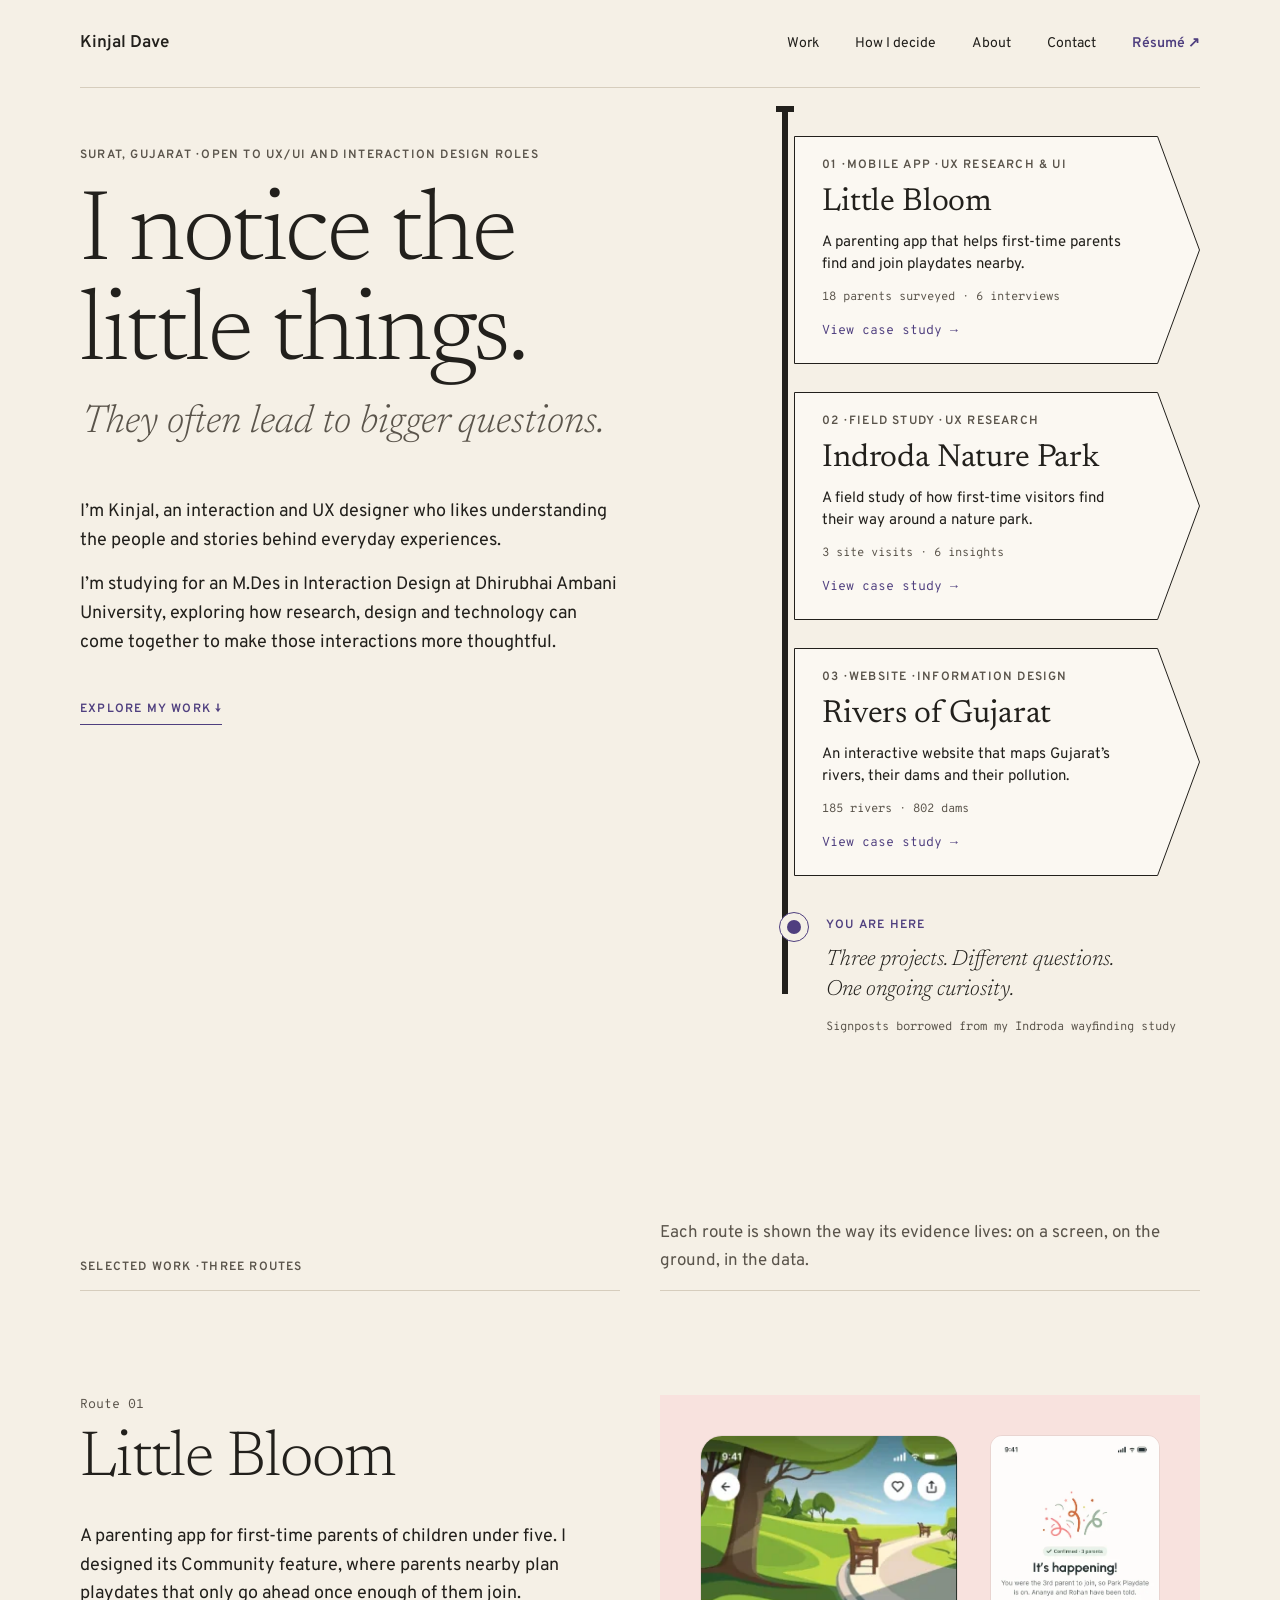
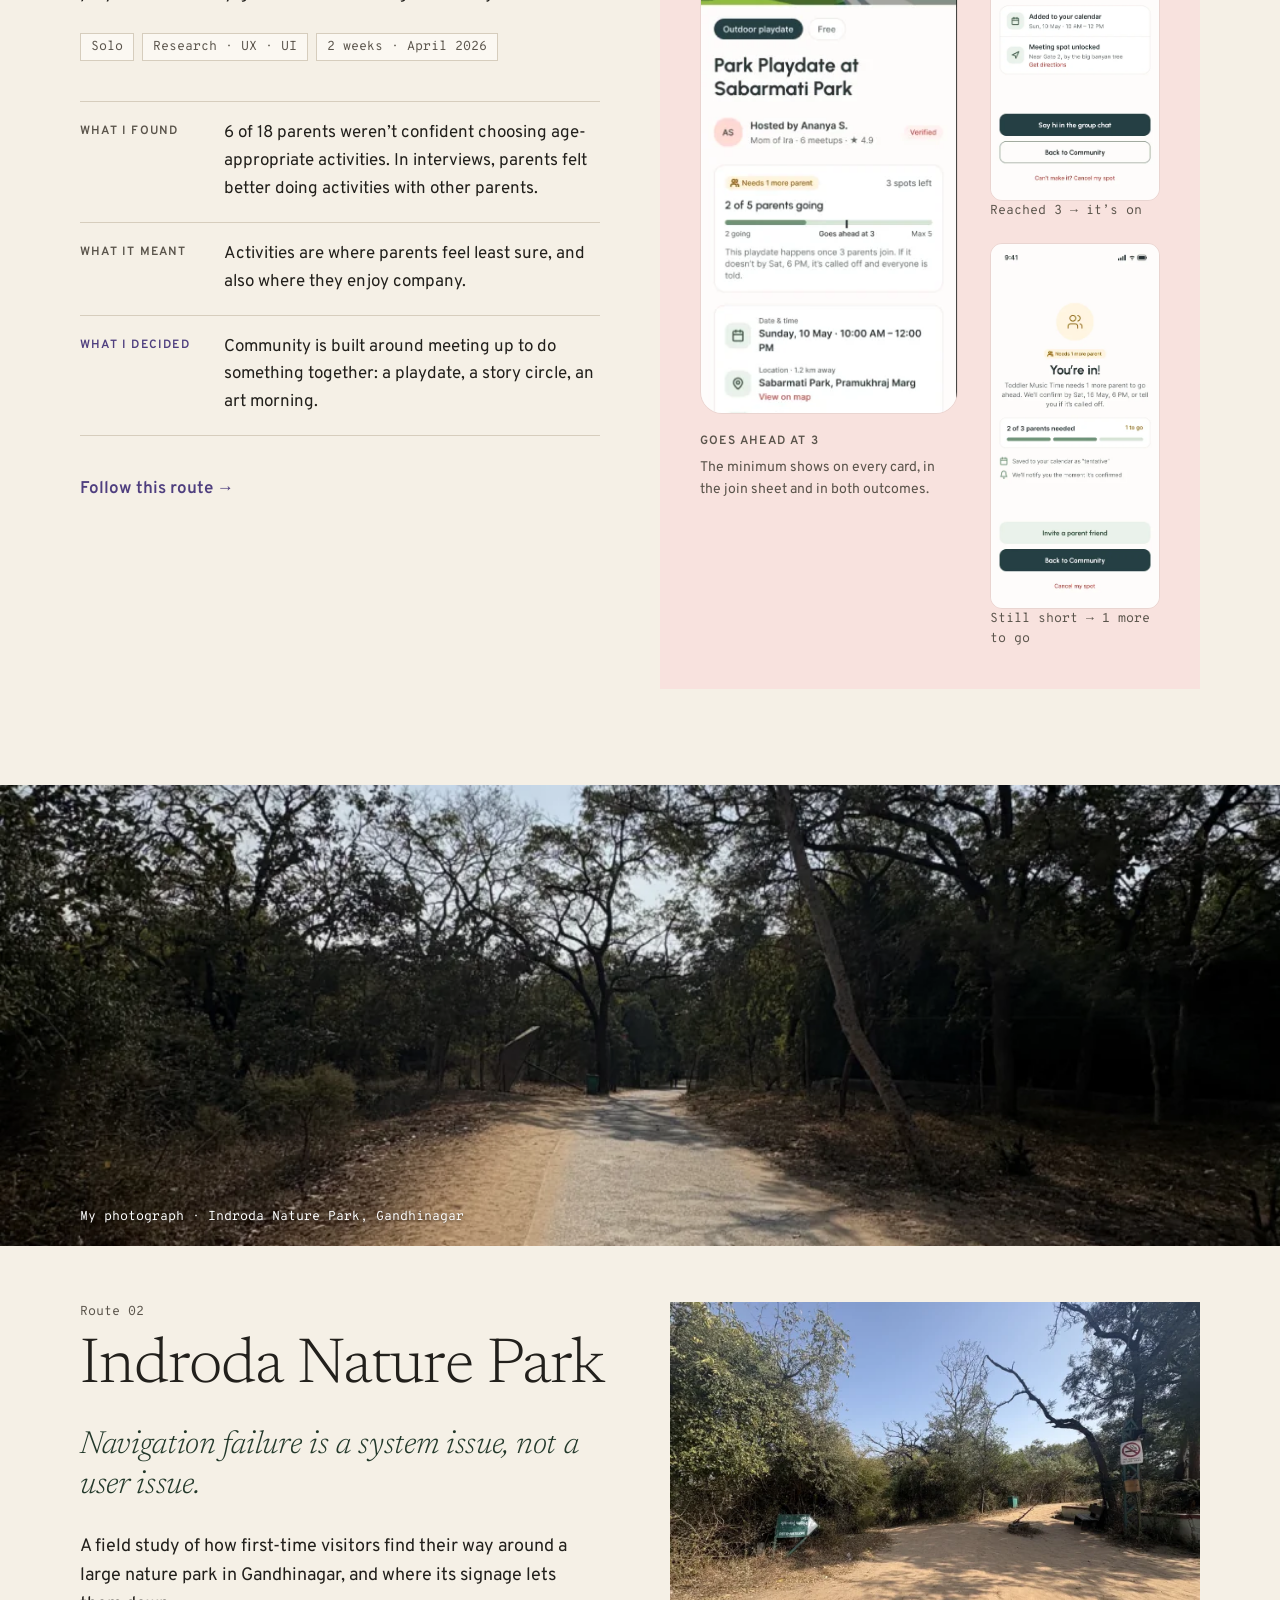
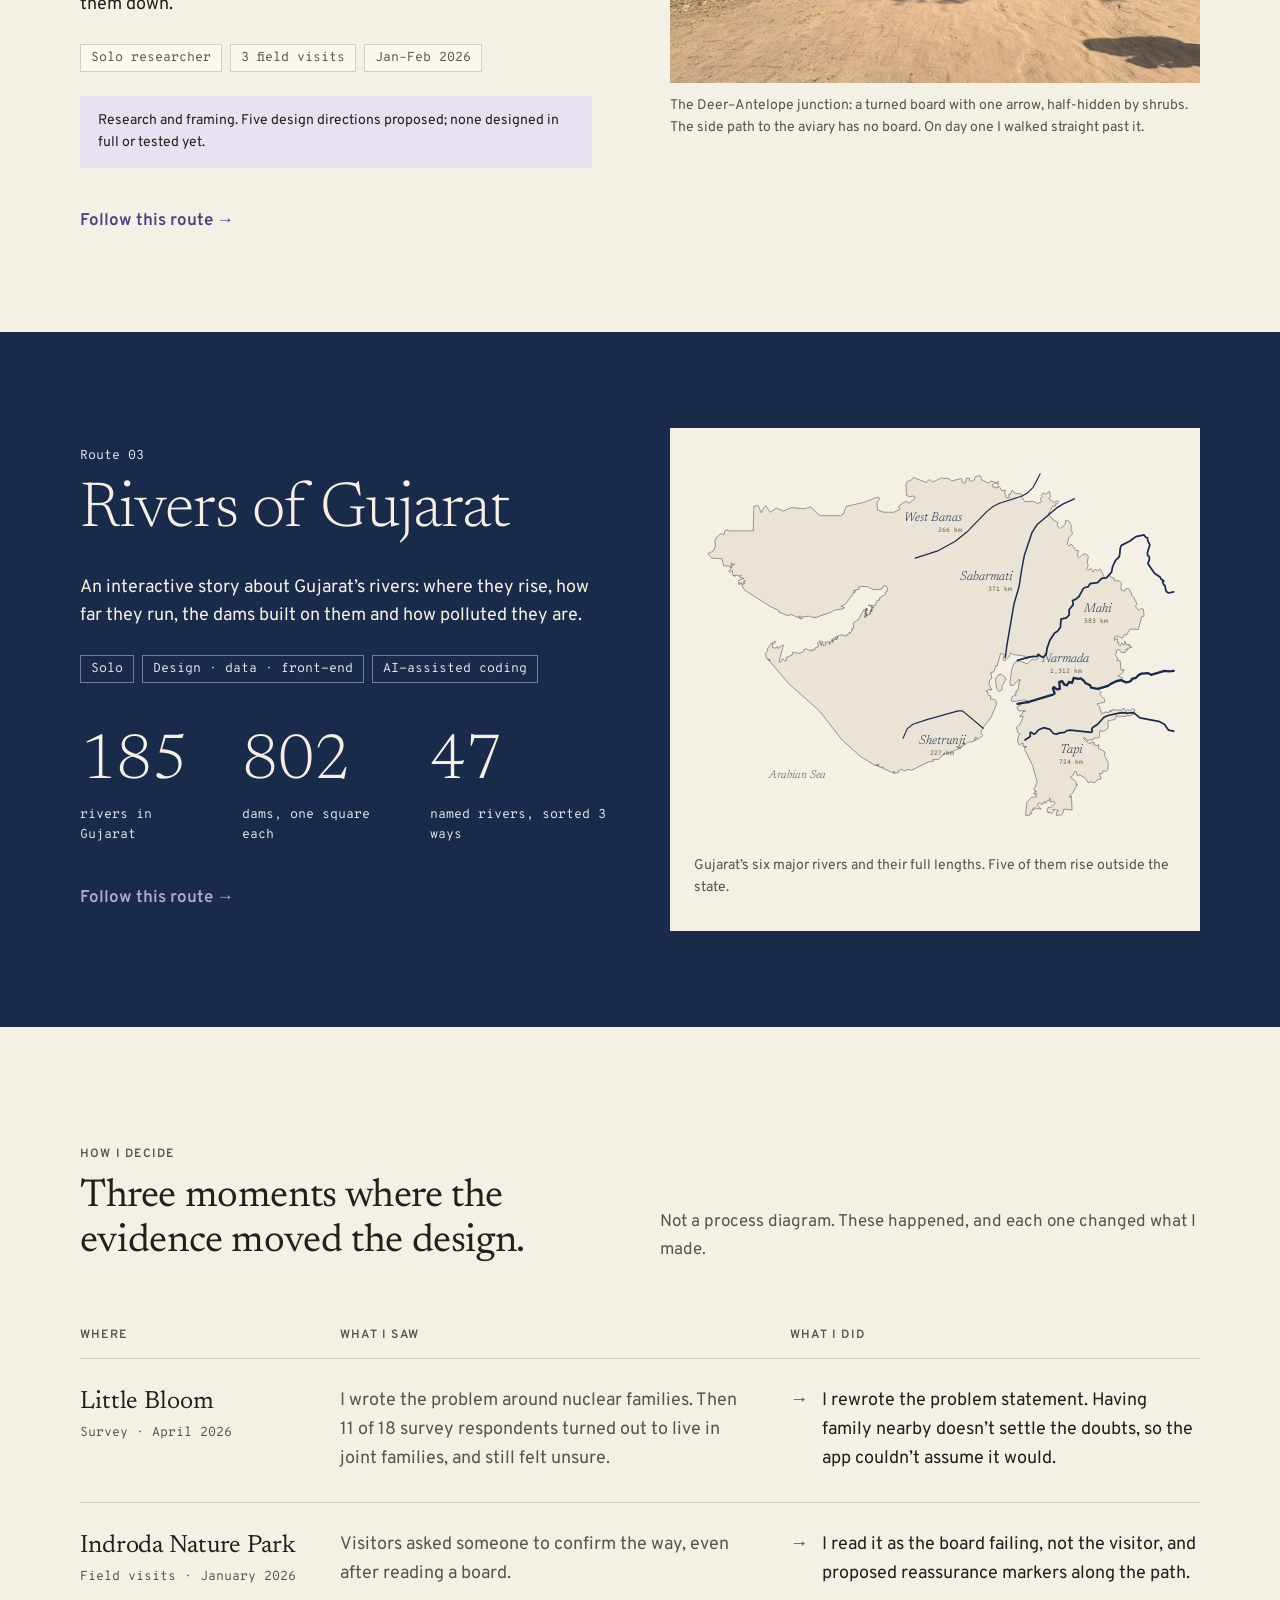
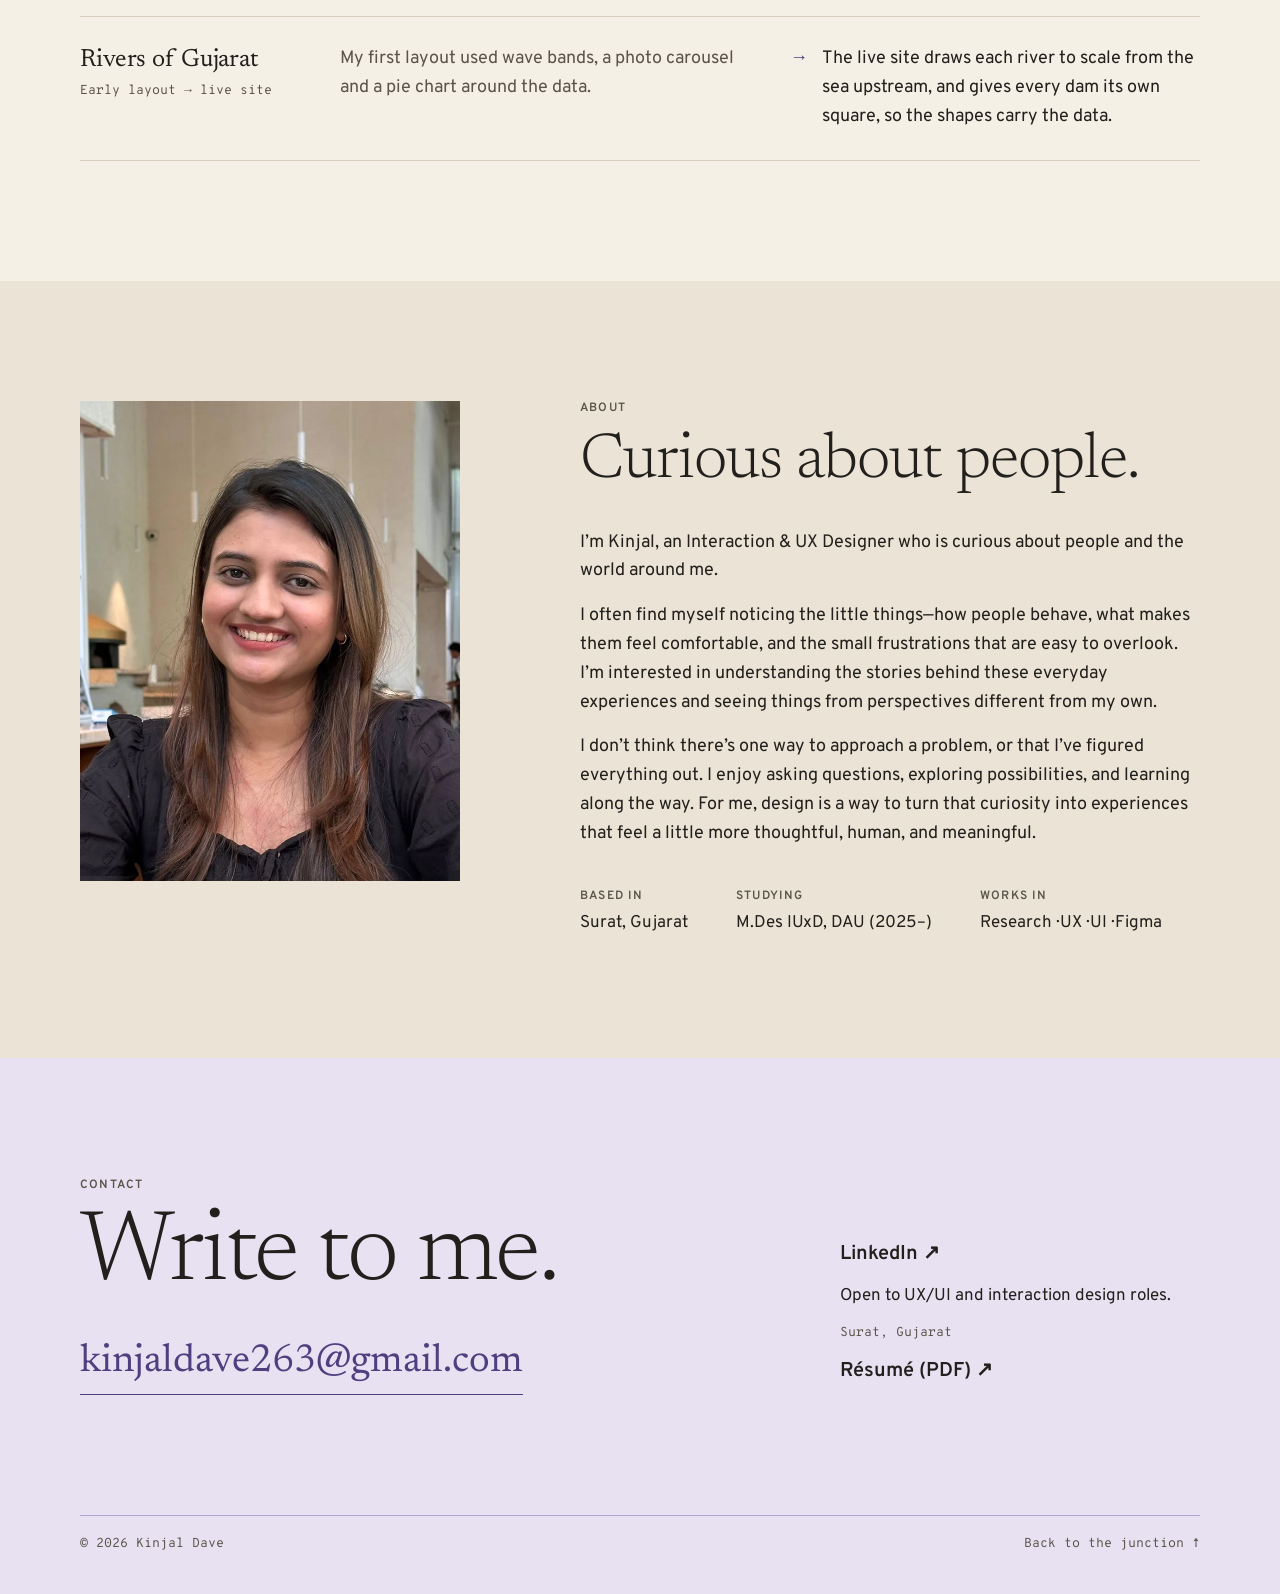
==== index.html @ 8dba32a5 "Add files via upload" ====
<!doctype html>
<html lang="en">
<head>
<meta charset="utf-8">
<meta name="viewport" content="width=device-width, initial-scale=1">
<title>Kinjal Dave · Interaction and UX designer</title>
<meta name="description" content="Kinjal Dave, interaction and UX designer studying for an M.Des at Dhirubhai Ambani University. Three projects: a parenting app, a wayfinding study in a nature park, and an interactive website about Gujarat’s rivers.">
<meta property="og:title" content="Kinjal Dave · Interaction and UX designer">
<meta property="og:description" content="I notice the little things. They often lead to bigger questions.">
<meta name="theme-color" content="#F5F0E6">
<link rel="icon" href="data:image/svg+xml,%3Csvg xmlns='http://www.w3.org/2000/svg' viewBox='0 0 32 32'%3E%3Crect x='13' y='2' width='4' height='28' fill='%2322201C'/%3E%3Cpath d='M17 7h9l4 4-4 4h-9z' fill='%23B3A6D6'/%3E%3C/svg%3E">
<link rel="preload" href="fonts/newsreader-latin-300-normal.woff2" as="font" type="font/woff2" crossorigin>
<link rel="preload" href="fonts/overpass-latin-400-normal.woff2" as="font" type="font/woff2" crossorigin>
<link rel="stylesheet" href="css/site.css">
</head>
<body id="top">
<a class="skip" href="#content">Skip to content</a>
<header class="nav">
  <div class="wrap">
    <a class="name" href="#top">Kinjal Dave</a>
    <button class="menu-btn" type="button" aria-expanded="false" aria-controls="menu">Menu</button>
    <ul id="menu">
      <li><a href="#work">Work</a></li>
      <li><a href="#decide">How I decide</a></li>
      <li><a href="#about">About</a></li>
      <li><a href="#contact">Contact</a></li>
      <li><a class="resume" href="Kinjal-Dave-Resume.pdf" target="_blank" rel="noopener">Résumé ↗</a></li>
    </ul>
  </div>
</header>

<main id="content">
<section class="hero" aria-labelledby="hero-h">
  <div class="wrap">
    <div class="intro">
      <p class="label soft">Surat, Gujarat · Open to UX/UI and interaction design roles</p>
      <h1 id="hero-h" class="t-xl">I notice the<br>little things.</h1>
      <p class="second">They often lead to bigger questions.</p>
      <div class="lede b-l">
        <p>I’m Kinjal, an interaction and UX designer who likes understanding the people and stories behind everyday experiences.</p>
        <p>I’m studying for an M.Des in Interaction Design at Dhirubhai Ambani University, exploring how research, design and technology can come together to make those interactions more thoughtful.</p>
      </div>
      <a class="cta label" href="#work">Explore my work ↓</a>
    </div>

    <nav class="junction" aria-label="Projects">
      <span class="post" aria-hidden="true"></span>
      <span class="lit" aria-hidden="true"></span>
      <ul class="signs">
        <li>
          <a class="sign" data-route="bloom" href="work/little-bloom.html">
            <svg class="shape" viewBox="0 0 402 228" preserveAspectRatio="none" aria-hidden="true"><polygon points="0.5,0.5 360,0.5 401.5,114 360,227.5 0.5,227.5"/></svg>
            <span class="label meta">01 · Mobile app · UX research &amp; UI</span>
            <span class="title">Little Bloom</span>
            <span class="desc">A parenting app that helps first-time parents find and join playdates nearby.</span>
            <span class="facts">18 parents surveyed · 6 interviews</span>
            <span class="go">View case study →</span>
          </a>
          <div class="tap-preview" id="tap-bloom"><div><p>“Goes ahead at 3”: one rule, followed through every screen.</p><p class="mono">Tap again →</p></div><img src="img/lb-c02-details.webp" alt="" width="262" height="1024" loading="lazy"></div>
        </li>
        <li>
          <a class="sign" data-route="indroda" href="work/indroda-nature-park.html">
            <svg class="shape" viewBox="0 0 402 228" preserveAspectRatio="none" aria-hidden="true"><polygon points="0.5,0.5 360,0.5 401.5,114 360,227.5 0.5,227.5"/></svg>
            <span class="label meta">02 · Field study · UX research</span>
            <span class="title">Indroda Nature Park</span>
            <span class="desc">A field study of how first-time visitors find their way around a nature park.</span>
            <span class="facts">3 site visits · 6 insights</span>
            <span class="go">View case study →</span>
          </a>
          <div class="tap-preview" id="tap-indroda"><div><p>One turned board, one arrow, and a side path to the aviary with no board at all.</p><p class="mono">Tap again →</p></div><img src="img/in-junction-deer.webp" alt="" width="640" height="460" loading="lazy"></div>
        </li>
        <li>
          <a class="sign" data-route="rivers" href="work/rivers-of-gujarat.html">
            <svg class="shape" viewBox="0 0 402 228" preserveAspectRatio="none" aria-hidden="true"><polygon points="0.5,0.5 360,0.5 401.5,114 360,227.5 0.5,227.5"/></svg>
            <span class="label meta">03 · Website · Information design</span>
            <span class="title">Rivers of Gujarat</span>
            <span class="desc">An interactive website that maps Gujarat’s rivers, their dams and their pollution.</span>
            <span class="facts">185 rivers · 802 dams</span>
            <span class="go">View case study →</span>
          </a>
          <div class="tap-preview" id="tap-rivers"><div><p>Gujarat’s six major rivers and their full lengths.</p><p class="mono">Tap again →</p></div><svg class="rivers-map mini" viewBox="0 0 830 640" aria-hidden="true"><path class="land" d="M404 520 L375 534 L366 533 L364 536 L357 533 L352 535 L352 538 L347 539 L344 536 L343 538 L346 540 L325 531 L326 528 L322 530 L313 525 L318 527 L318 524 L312 526 L286 510 L254 481 L216 432 L164 386 L127 343 L131 346 L131 344 L125 342 L123 333 L127 329 L126 326 L132 317 L139 312 L141 313 L137 317 L135 316 L135 323 L140 324 L144 321 L145 325 L151 319 L154 319 L147 345 L147 348 L149 348 L153 342 L156 346 L159 345 L159 340 L169 336 L170 331 L181 333 L189 330 L190 326 L194 325 L197 328 L199 326 L201 329 L204 329 L204 326 L208 327 L209 323 L214 322 L213 315 L217 311 L217 317 L220 320 L219 314 L221 312 L223 320 L228 318 L225 314 L228 313 L233 314 L234 318 L233 313 L240 314 L236 310 L241 311 L237 310 L241 307 L241 309 L246 309 L242 306 L247 304 L247 308 L246 304 L253 301 L263 303 L264 300 L268 299 L267 297 L270 297 L273 292 L271 291 L275 289 L274 281 L283 275 L293 257 L296 258 L297 255 L296 260 L298 256 L294 262 L298 256 L299 258 L294 265 L297 262 L298 264 L295 265 L299 266 L295 266 L297 267 L293 269 L296 269 L294 272 L297 267 L298 269 L303 263 L303 266 L304 260 L306 261 L304 260 L305 257 L306 261 L305 257 L307 259 L306 254 L307 256 L306 254 L310 254 L300 250 L312 251 L315 242 L320 241 L319 238 L330 231 L329 228 L333 226 L333 221 L332 218 L327 216 L324 222 L317 223 L308 223 L299 218 L285 218 L283 219 L285 222 L275 225 L278 225 L277 228 L274 227 L275 229 L261 248 L253 252 L259 254 L258 256 L240 259 L237 262 L207 272 L207 270 L202 271 L199 269 L188 270 L187 272 L185 269 L180 269 L186 274 L167 266 L162 268 L146 262 L146 259 L131 252 L87 224 L82 215 L87 213 L86 209 L88 207 L84 213 L78 212 L80 214 L77 214 L77 207 L86 204 L79 202 L81 198 L78 200 L72 198 L70 201 L70 199 L67 199 L66 190 L62 194 L60 192 L65 185 L62 185 L70 179 L67 180 L64 177 L65 181 L62 183 L51 182 L48 170 L30 169 L24 161 L33 157 L37 148 L36 139 L38 134 L46 127 L52 128 L53 122 L58 120 L59 122 L102 122 L103 80 L110 78 L116 91 L120 82 L124 79 L131 90 L142 83 L154 88 L168 82 L189 84 L201 81 L217 96 L252 96 L257 93 L262 80 L292 73 L316 64 L320 66 L315 73 L316 86 L327 90 L344 90 L355 85 L352 80 L360 74 L365 71 L369 74 L372 73 L381 66 L379 62 L371 63 L366 61 L365 42 L367 37 L375 34 L378 30 L400 39 L403 35 L407 34 L411 38 L426 31 L438 32 L444 36 L460 32 L462 34 L461 38 L467 40 L469 31 L475 32 L474 35 L477 37 L483 34 L484 29 L491 27 L494 28 L495 34 L507 40 L511 36 L520 39 L524 37 L524 42 L519 40 L513 43 L515 47 L518 46 L519 48 L523 48 L523 45 L526 46 L530 53 L536 52 L535 57 L538 65 L543 65 L542 59 L544 60 L548 52 L552 57 L565 59 L565 65 L570 72 L584 71 L592 75 L599 71 L596 67 L600 63 L598 61 L601 57 L606 59 L612 54 L614 63 L611 67 L620 73 L625 70 L628 72 L625 76 L623 75 L622 80 L618 79 L610 93 L617 102 L627 108 L625 113 L631 118 L639 111 L640 104 L645 105 L650 113 L649 119 L652 127 L645 134 L643 145 L646 148 L649 145 L651 146 L658 156 L662 156 L660 165 L664 168 L670 162 L675 162 L679 166 L677 178 L679 181 L676 188 L678 190 L684 187 L687 193 L691 188 L695 191 L700 188 L707 203 L712 202 L715 197 L718 202 L723 203 L724 208 L732 208 L736 212 L735 223 L741 226 L744 221 L749 222 L754 231 L753 233 L757 236 L763 248 L760 252 L766 259 L769 256 L774 257 L775 269 L771 270 L765 292 L751 291 L745 301 L741 301 L738 307 L729 303 L724 305 L724 311 L726 308 L730 308 L729 314 L732 314 L731 317 L734 320 L737 315 L739 318 L742 317 L742 312 L744 318 L749 318 L749 320 L750 318 L754 323 L750 322 L749 325 L746 325 L746 328 L744 326 L742 332 L735 331 L732 326 L728 328 L726 336 L730 342 L728 345 L734 346 L735 361 L741 362 L739 362 L739 366 L731 371 L731 373 L738 375 L737 380 L726 382 L710 391 L696 395 L701 400 L699 404 L707 412 L707 417 L694 420 L698 424 L702 437 L709 434 L714 435 L715 432 L718 434 L717 431 L720 432 L720 430 L736 431 L738 428 L741 428 L743 433 L747 430 L751 432 L755 428 L759 430 L758 437 L750 441 L745 439 L744 442 L735 441 L732 443 L727 440 L725 447 L713 449 L713 462 L706 467 L699 466 L698 478 L689 479 L687 483 L685 481 L677 483 L673 478 L670 479 L679 487 L683 488 L685 485 L688 488 L690 486 L688 490 L694 492 L697 490 L696 496 L708 503 L707 509 L713 521 L713 533 L710 536 L705 535 L703 540 L698 540 L701 549 L694 551 L690 556 L684 554 L679 556 L673 547 L663 542 L660 544 L658 536 L655 537 L653 543 L648 546 L658 554 L658 559 L660 559 L651 575 L647 578 L647 581 L650 579 L651 603 L637 601 L635 609 L631 612 L629 610 L627 613 L624 612 L624 607 L628 604 L622 602 L618 602 L619 605 L616 609 L611 606 L610 608 L608 603 L610 598 L614 599 L622 591 L620 588 L614 589 L613 582 L611 587 L607 587 L606 591 L603 588 L603 591 L600 591 L599 594 L595 590 L592 592 L592 595 L598 601 L585 599 L586 602 L583 601 L583 604 L580 605 L581 610 L579 608 L578 612 L571 612 L573 590 L581 581 L590 580 L588 577 L591 575 L585 575 L587 571 L590 571 L585 568 L591 555 L583 526 L570 500 L569 494 L573 494 L566 493 L567 488 L563 488 L561 491 L557 486 L559 474 L562 472 L558 470 L555 460 L561 456 L567 441 L561 442 L567 433 L571 432 L559 432 L556 426 L567 418 L577 419 L579 417 L570 413 L549 416 L546 414 L548 407 L555 405 L552 402 L556 400 L554 398 L558 397 L560 380 L563 379 L559 378 L550 388 L545 388 L544 381 L548 357 L553 348 L561 346 L574 351 L580 345 L584 343 L587 345 L592 342 L594 336 L596 336 L594 333 L591 335 L592 339 L583 337 L573 343 L571 338 L550 335 L545 332 L543 338 L535 346 L532 344 L534 335 L528 333 L522 355 L520 354 L516 365 L511 366 L513 376 L509 379 L508 387 L513 396 L507 395 L503 398 L505 398 L507 405 L511 406 L511 412 L517 412 L520 415 L521 421 L512 442 L497 462 L494 469 L497 475 L485 483 L483 483 L487 478 L485 477 L481 485 L471 486 L466 491 L467 488 L463 488 L465 491 L459 494 L461 495 L458 496 L455 493 L454 496 L459 496 L429 508 L432 504 L421 516 L411 516 L412 519 L404 520 Z M525 399 L521 393 L519 377 L524 370 L529 369 L535 373 L537 378 L531 388 L530 396 L525 399 Z"/><path class="river" stroke-width="4" d="M826 363 L818 364 L810 363 L787 370 L782 367 L771 368 L766 370 L761 375 L754 377 L753 380 L749 382 L744 383 L735 379 L727 381 L717 386 L713 389 L695 394 L684 392 L682 388 L674 384 L671 380 L666 376 L662 377 L654 375 L651 384 L646 382 L642 388 L638 387 L634 381 L629 382 L630 394 L625 395 L620 391 L618 393 L621 402 L618 404 L578 416 L557 420"/><path class="river" stroke-width="3" d="M826 467 L817 465 L810 455 L800 450 L768 444 L757 435 L746 436 L736 435 L713 440 L706 443 L695 455 L686 461 L685 464 L686 467 L684 469 L648 465 L642 466 L638 469 L630 470 L624 472 L619 471 L613 464 L602 461 L593 465 L588 471 L585 472 L581 469 L579 469 L579 476 L570 482"/><path class="river" stroke-width="3" d="M826 227 L817 229 L814 227 L812 223 L811 216 L809 215 L807 210 L809 208 L804 205 L803 202 L793 195 L782 179 L782 177 L784 172 L784 167 L781 164 L781 159 L785 146 L781 138 L781 134 L778 133 L775 129 L761 132 L750 140 L736 147 L734 152 L733 163 L732 167 L726 173 L721 183 L719 193 L712 201 L710 203 L702 204 L695 211 L682 213 L679 218 L672 220 L670 222 L663 235 L657 240 L652 242 L653 249 L646 258 L646 267 L641 272 L632 274 L631 288 L626 295 L621 298 L613 310 L608 324 L607 332 L605 336 L601 340 L592 335 L591 338 L578 339 L557 345"/><path class="river" stroke-width="2.5" d="M655 67 L635 76 L624 83 L591 111 L582 125 L569 164 L564 190 L560 217 L551 248 L539 318 L536 340"/><path class="river" stroke-width="2" d="M596 24 L584 47 L574 57 L565 62 L525 75 L515 80 L505 88 L471 123 L450 140 L421 156 L381 169"/><path class="river" stroke-width="2" d="M360 479 L367 463 L377 455 L401 447 L455 432 L461 432 L466 435 L498 462"/><text class="rn" x="640" y="347" text-anchor="middle">Narmada</text><text class="rk" x="640" y="366" text-anchor="middle">1,312 km</text><text class="rn" x="650" y="505" text-anchor="middle">Tapi</text><text class="rk" x="650" y="524" text-anchor="middle">724 km</text><text class="rn" x="672" y="261" text-anchor="start">Mahi</text><text class="rk" x="672" y="280" text-anchor="start">583 km</text><text class="rn" x="547" y="207" text-anchor="end">Sabarmati</text><text class="rk" x="547" y="226" text-anchor="end">371 km</text><text class="rn" x="462" y="105" text-anchor="end">West Banas</text><text class="rk" x="462" y="124" text-anchor="end">266 km</text><text class="rn" x="427" y="489" text-anchor="middle">Shetrunji</text><text class="rk" x="427" y="508" text-anchor="middle">227 km</text><text class="sea" x="130" y="548">Arabian Sea</text></svg></div>
        </li>
      </ul>
      <div class="here">
        <span class="dot" aria-hidden="true"></span>
        <p class="label">You are here</p>
        <p class="line">Three projects. Different questions.<br>One ongoing curiosity.</p>
        <p class="src mono">Signposts borrowed from my Indroda wayfinding study</p>
      </div>
    </nav>

    <div class="preview" aria-hidden="true"></div>
    <span class="route-line" aria-hidden="true"></span>
  </div>
  <template id="pv-bloom"><div class="pv-media"><img src="img/lb-c02-details.webp" alt=""></div><div class="pv-text"><p class="label lav">Inside this case study</p><p class="pv-line">“Goes ahead at 3”: one rule, followed through every screen.</p><p class="mono lav">Enter to follow →</p></div></template>
  <template id="pv-indroda"><div class="pv-media"><img src="img/in-junction-deer.webp" alt="" style="object-position:center"></div><div class="pv-text"><p class="label lav">Inside this case study</p><p class="pv-line">One turned board, one arrow, and a side path to the aviary with no board at all.</p><p class="mono lav">Enter to follow →</p></div></template>
  <template id="pv-rivers"><div class="pv-media" style="background:var(--paper)"><svg class="rivers-map mini" viewBox="0 0 830 640" aria-hidden="true"><path class="land" d="M404 520 L375 534 L366 533 L364 536 L357 533 L352 535 L352 538 L347 539 L344 536 L343 538 L346 540 L325 531 L326 528 L322 530 L313 525 L318 527 L318 524 L312 526 L286 510 L254 481 L216 432 L164 386 L127 343 L131 346 L131 344 L125 342 L123 333 L127 329 L126 326 L132 317 L139 312 L141 313 L137 317 L135 316 L135 323 L140 324 L144 321 L145 325 L151 319 L154 319 L147 345 L147 348 L149 348 L153 342 L156 346 L159 345 L159 340 L169 336 L170 331 L181 333 L189 330 L190 326 L194 325 L197 328 L199 326 L201 329 L204 329 L204 326 L208 327 L209 323 L214 322 L213 315 L217 311 L217 317 L220 320 L219 314 L221 312 L223 320 L228 318 L225 314 L228 313 L233 314 L234 318 L233 313 L240 314 L236 310 L241 311 L237 310 L241 307 L241 309 L246 309 L242 306 L247 304 L247 308 L246 304 L253 301 L263 303 L264 300 L268 299 L267 297 L270 297 L273 292 L271 291 L275 289 L274 281 L283 275 L293 257 L296 258 L297 255 L296 260 L298 256 L294 262 L298 256 L299 258 L294 265 L297 262 L298 264 L295 265 L299 266 L295 266 L297 267 L293 269 L296 269 L294 272 L297 267 L298 269 L303 263 L303 266 L304 260 L306 261 L304 260 L305 257 L306 261 L305 257 L307 259 L306 254 L307 256 L306 254 L310 254 L300 250 L312 251 L315 242 L320 241 L319 238 L330 231 L329 228 L333 226 L333 221 L332 218 L327 216 L324 222 L317 223 L308 223 L299 218 L285 218 L283 219 L285 222 L275 225 L278 225 L277 228 L274 227 L275 229 L261 248 L253 252 L259 254 L258 256 L240 259 L237 262 L207 272 L207 270 L202 271 L199 269 L188 270 L187 272 L185 269 L180 269 L186 274 L167 266 L162 268 L146 262 L146 259 L131 252 L87 224 L82 215 L87 213 L86 209 L88 207 L84 213 L78 212 L80 214 L77 214 L77 207 L86 204 L79 202 L81 198 L78 200 L72 198 L70 201 L70 199 L67 199 L66 190 L62 194 L60 192 L65 185 L62 185 L70 179 L67 180 L64 177 L65 181 L62 183 L51 182 L48 170 L30 169 L24 161 L33 157 L37 148 L36 139 L38 134 L46 127 L52 128 L53 122 L58 120 L59 122 L102 122 L103 80 L110 78 L116 91 L120 82 L124 79 L131 90 L142 83 L154 88 L168 82 L189 84 L201 81 L217 96 L252 96 L257 93 L262 80 L292 73 L316 64 L320 66 L315 73 L316 86 L327 90 L344 90 L355 85 L352 80 L360 74 L365 71 L369 74 L372 73 L381 66 L379 62 L371 63 L366 61 L365 42 L367 37 L375 34 L378 30 L400 39 L403 35 L407 34 L411 38 L426 31 L438 32 L444 36 L460 32 L462 34 L461 38 L467 40 L469 31 L475 32 L474 35 L477 37 L483 34 L484 29 L491 27 L494 28 L495 34 L507 40 L511 36 L520 39 L524 37 L524 42 L519 40 L513 43 L515 47 L518 46 L519 48 L523 48 L523 45 L526 46 L530 53 L536 52 L535 57 L538 65 L543 65 L542 59 L544 60 L548 52 L552 57 L565 59 L565 65 L570 72 L584 71 L592 75 L599 71 L596 67 L600 63 L598 61 L601 57 L606 59 L612 54 L614 63 L611 67 L620 73 L625 70 L628 72 L625 76 L623 75 L622 80 L618 79 L610 93 L617 102 L627 108 L625 113 L631 118 L639 111 L640 104 L645 105 L650 113 L649 119 L652 127 L645 134 L643 145 L646 148 L649 145 L651 146 L658 156 L662 156 L660 165 L664 168 L670 162 L675 162 L679 166 L677 178 L679 181 L676 188 L678 190 L684 187 L687 193 L691 188 L695 191 L700 188 L707 203 L712 202 L715 197 L718 202 L723 203 L724 208 L732 208 L736 212 L735 223 L741 226 L744 221 L749 222 L754 231 L753 233 L757 236 L763 248 L760 252 L766 259 L769 256 L774 257 L775 269 L771 270 L765 292 L751 291 L745 301 L741 301 L738 307 L729 303 L724 305 L724 311 L726 308 L730 308 L729 314 L732 314 L731 317 L734 320 L737 315 L739 318 L742 317 L742 312 L744 318 L749 318 L749 320 L750 318 L754 323 L750 322 L749 325 L746 325 L746 328 L744 326 L742 332 L735 331 L732 326 L728 328 L726 336 L730 342 L728 345 L734 346 L735 361 L741 362 L739 362 L739 366 L731 371 L731 373 L738 375 L737 380 L726 382 L710 391 L696 395 L701 400 L699 404 L707 412 L707 417 L694 420 L698 424 L702 437 L709 434 L714 435 L715 432 L718 434 L717 431 L720 432 L720 430 L736 431 L738 428 L741 428 L743 433 L747 430 L751 432 L755 428 L759 430 L758 437 L750 441 L745 439 L744 442 L735 441 L732 443 L727 440 L725 447 L713 449 L713 462 L706 467 L699 466 L698 478 L689 479 L687 483 L685 481 L677 483 L673 478 L670 479 L679 487 L683 488 L685 485 L688 488 L690 486 L688 490 L694 492 L697 490 L696 496 L708 503 L707 509 L713 521 L713 533 L710 536 L705 535 L703 540 L698 540 L701 549 L694 551 L690 556 L684 554 L679 556 L673 547 L663 542 L660 544 L658 536 L655 537 L653 543 L648 546 L658 554 L658 559 L660 559 L651 575 L647 578 L647 581 L650 579 L651 603 L637 601 L635 609 L631 612 L629 610 L627 613 L624 612 L624 607 L628 604 L622 602 L618 602 L619 605 L616 609 L611 606 L610 608 L608 603 L610 598 L614 599 L622 591 L620 588 L614 589 L613 582 L611 587 L607 587 L606 591 L603 588 L603 591 L600 591 L599 594 L595 590 L592 592 L592 595 L598 601 L585 599 L586 602 L583 601 L583 604 L580 605 L581 610 L579 608 L578 612 L571 612 L573 590 L581 581 L590 580 L588 577 L591 575 L585 575 L587 571 L590 571 L585 568 L591 555 L583 526 L570 500 L569 494 L573 494 L566 493 L567 488 L563 488 L561 491 L557 486 L559 474 L562 472 L558 470 L555 460 L561 456 L567 441 L561 442 L567 433 L571 432 L559 432 L556 426 L567 418 L577 419 L579 417 L570 413 L549 416 L546 414 L548 407 L555 405 L552 402 L556 400 L554 398 L558 397 L560 380 L563 379 L559 378 L550 388 L545 388 L544 381 L548 357 L553 348 L561 346 L574 351 L580 345 L584 343 L587 345 L592 342 L594 336 L596 336 L594 333 L591 335 L592 339 L583 337 L573 343 L571 338 L550 335 L545 332 L543 338 L535 346 L532 344 L534 335 L528 333 L522 355 L520 354 L516 365 L511 366 L513 376 L509 379 L508 387 L513 396 L507 395 L503 398 L505 398 L507 405 L511 406 L511 412 L517 412 L520 415 L521 421 L512 442 L497 462 L494 469 L497 475 L485 483 L483 483 L487 478 L485 477 L481 485 L471 486 L466 491 L467 488 L463 488 L465 491 L459 494 L461 495 L458 496 L455 493 L454 496 L459 496 L429 508 L432 504 L421 516 L411 516 L412 519 L404 520 Z M525 399 L521 393 L519 377 L524 370 L529 369 L535 373 L537 378 L531 388 L530 396 L525 399 Z"/><path class="river" stroke-width="4" d="M826 363 L818 364 L810 363 L787 370 L782 367 L771 368 L766 370 L761 375 L754 377 L753 380 L749 382 L744 383 L735 379 L727 381 L717 386 L713 389 L695 394 L684 392 L682 388 L674 384 L671 380 L666 376 L662 377 L654 375 L651 384 L646 382 L642 388 L638 387 L634 381 L629 382 L630 394 L625 395 L620 391 L618 393 L621 402 L618 404 L578 416 L557 420"/><path class="river" stroke-width="3" d="M826 467 L817 465 L810 455 L800 450 L768 444 L757 435 L746 436 L736 435 L713 440 L706 443 L695 455 L686 461 L685 464 L686 467 L684 469 L648 465 L642 466 L638 469 L630 470 L624 472 L619 471 L613 464 L602 461 L593 465 L588 471 L585 472 L581 469 L579 469 L579 476 L570 482"/><path class="river" stroke-width="3" d="M826 227 L817 229 L814 227 L812 223 L811 216 L809 215 L807 210 L809 208 L804 205 L803 202 L793 195 L782 179 L782 177 L784 172 L784 167 L781 164 L781 159 L785 146 L781 138 L781 134 L778 133 L775 129 L761 132 L750 140 L736 147 L734 152 L733 163 L732 167 L726 173 L721 183 L719 193 L712 201 L710 203 L702 204 L695 211 L682 213 L679 218 L672 220 L670 222 L663 235 L657 240 L652 242 L653 249 L646 258 L646 267 L641 272 L632 274 L631 288 L626 295 L621 298 L613 310 L608 324 L607 332 L605 336 L601 340 L592 335 L591 338 L578 339 L557 345"/><path class="river" stroke-width="2.5" d="M655 67 L635 76 L624 83 L591 111 L582 125 L569 164 L564 190 L560 217 L551 248 L539 318 L536 340"/><path class="river" stroke-width="2" d="M596 24 L584 47 L574 57 L565 62 L525 75 L515 80 L505 88 L471 123 L450 140 L421 156 L381 169"/><path class="river" stroke-width="2" d="M360 479 L367 463 L377 455 L401 447 L455 432 L461 432 L466 435 L498 462"/><text class="rn" x="640" y="347" text-anchor="middle">Narmada</text><text class="rk" x="640" y="366" text-anchor="middle">1,312 km</text><text class="rn" x="650" y="505" text-anchor="middle">Tapi</text><text class="rk" x="650" y="524" text-anchor="middle">724 km</text><text class="rn" x="672" y="261" text-anchor="start">Mahi</text><text class="rk" x="672" y="280" text-anchor="start">583 km</text><text class="rn" x="547" y="207" text-anchor="end">Sabarmati</text><text class="rk" x="547" y="226" text-anchor="end">371 km</text><text class="rn" x="462" y="105" text-anchor="end">West Banas</text><text class="rk" x="462" y="124" text-anchor="end">266 km</text><text class="rn" x="427" y="489" text-anchor="middle">Shetrunji</text><text class="rk" x="427" y="508" text-anchor="middle">227 km</text><text class="sea" x="130" y="548">Arabian Sea</text></svg></div><div class="pv-text"><p class="label lav">Inside this case study</p><p class="pv-line">Each river drawn to scale, from the sea upstream.</p><p class="mono lav">Enter to follow →</p></div></template>
</section>

<section class="work-head" id="work" aria-label="Selected work">
  <div class="wrap">
    <div><p class="label soft">Selected work · three routes</p></div>
    <div><p class="b-m soft">Each route is shown the way its evidence lives: on a screen, on the ground, in the data.</p></div>
  </div>
</section>

<section class="route" aria-labelledby="r1">
  <div class="wrap">
    <div class="reveal">
      <p class="mono num">Route 01</p>
      <h2 id="r1" class="t-l">Little Bloom</h2>
      <p class="intro b-l">A parenting app for first-time parents of children under five. I designed its Community feature, where parents nearby plan playdates that only go ahead once enough of them join.</p>
      <p class="tags"><span class="tag">Solo</span><span class="tag">Research · UX · UI</span><span class="tag">2 weeks · April 2026</span></p>
      <dl class="chain">
        <div><dt class="label">What I found</dt><dd class="b-m">6 of 18 parents weren’t confident choosing age-appropriate activities. In interviews, parents felt better doing activities with other parents.</dd></div>
        <div><dt class="label">What it meant</dt><dd class="b-m">Activities are where parents feel least sure, and also where they enjoy company.</dd></div>
        <div><dt class="label">What I decided</dt><dd class="b-m">Community is built around meeting up to do something together: a playdate, a story circle, an art morning.</dd></div>
      </dl>
      <a class="follow" href="work/little-bloom.html">Follow this route →</a>
    </div>
    <div class="art reveal">
      <div class="panel-bloom">
        <div class="main"><img src="img/lb-c02-details.webp" alt="Little Bloom meetup details screen: Park Playdate at Sabarmati Park, 2 of 5 parents going, goes ahead at 3." width="262" height="1024" loading="lazy">
          <div class="cap"><p class="label">Goes ahead at 3</p><p class="b-s">The minimum shows on every card, in the join sheet and in both outcomes.</p></div></div>
        <div class="side">
          <figure><img src="img/lb-c04-confirmed.webp" alt="Confirmed screen: the playdate is happening." width="393" height="852" loading="lazy"><figcaption class="mono soft">Reached 3 → it’s on</figcaption></figure>
          <figure><img src="img/lb-c04a-waiting.webp" alt="Waiting screen: you’re in, 1 more parent to go." width="393" height="852" loading="lazy"><figcaption class="mono soft">Still short → 1 more to go</figcaption></figure>
        </div>
      </div>
    </div>
  </div>
</section>

<section class="route route-indroda" aria-labelledby="r2">
  <figure class="field-photo"><img src="img/in-hero-path.webp" alt="A long, empty dirt path through dry forest at Indroda Nature Park." width="1024" height="441" loading="lazy"><figcaption>My photograph · Indroda Nature Park, Gandhinagar</figcaption></figure>
  <div class="wrap">
    <div class="reveal">
      <p class="mono num">Route 02</p>
      <h2 id="r2" class="t-l">Indroda Nature Park</h2>
      <p class="t-it it">Navigation failure is a system issue, not a user issue.</p>
      <p class="intro b-l">A field study of how first-time visitors find their way around a large nature park in Gandhinagar, and where its signage lets them down.</p>
      <p class="tags"><span class="tag">Solo researcher</span><span class="tag">3 field visits</span><span class="tag">Jan–Feb 2026</span></p>
      <p class="status b-s">Research and framing. Five design directions proposed; none designed in full or tested yet.</p>
      <a class="follow" href="work/indroda-nature-park.html">Follow this route →</a>
    </div>
    <figure class="art reveal"><img src="img/in-junction-deer.webp" alt="The Deer–Antelope junction: a sandy fork in the path with a small, turned signboard among shrubs." width="640" height="460" loading="lazy"><figcaption class="b-s soft">The Deer–Antelope junction: a turned board with one arrow, half-hidden by shrubs. The side path to the aviary has no board. On day one I walked straight past it.</figcaption></figure>
  </div>
</section>

<section class="route route-rivers" aria-labelledby="r3">
  <div class="wrap">
    <div class="reveal">
      <p class="mono num">Route 03</p>
      <h2 id="r3" class="t-l">Rivers of Gujarat</h2>
      <p class="intro b-l">An interactive story about Gujarat’s rivers: where they rise, how far they run, the dams built on them and how polluted they are.</p>
      <p class="tags"><span class="tag">Solo</span><span class="tag">Design · data · front-end</span><span class="tag">AI-assisted coding</span></p>
      <div class="stats">
        <div><p class="n">185</p><p class="mono">rivers in Gujarat</p></div>
        <div><p class="n">802</p><p class="mono">dams, one square each</p></div>
        <div><p class="n">47</p><p class="mono">named rivers, sorted 3 ways</p></div>
      </div>
      <a class="follow" href="work/rivers-of-gujarat.html">Follow this route →</a>
    </div>
    <figure class="map-card art reveal"><svg class="rivers-map" viewBox="0 0 830 640" role="img" aria-labelledby="mt-rivers-map"><title id="mt-rivers-map">Map of Gujarat with its six major rivers: Narmada 1,312 km, Tapi 724 km, Mahi 583 km, Sabarmati 371 km, West Banas 266 km, Shetrunji 227 km.</title><path class="land" d="M404 520 L375 534 L366 533 L364 536 L357 533 L352 535 L352 538 L347 539 L344 536 L343 538 L346 540 L325 531 L326 528 L322 530 L313 525 L318 527 L318 524 L312 526 L286 510 L254 481 L216 432 L164 386 L127 343 L131 346 L131 344 L125 342 L123 333 L127 329 L126 326 L132 317 L139 312 L141 313 L137 317 L135 316 L135 323 L140 324 L144 321 L145 325 L151 319 L154 319 L147 345 L147 348 L149 348 L153 342 L156 346 L159 345 L159 340 L169 336 L170 331 L181 333 L189 330 L190 326 L194 325 L197 328 L199 326 L201 329 L204 329 L204 326 L208 327 L209 323 L214 322 L213 315 L217 311 L217 317 L220 320 L219 314 L221 312 L223 320 L228 318 L225 314 L228 313 L233 314 L234 318 L233 313 L240 314 L236 310 L241 311 L237 310 L241 307 L241 309 L246 309 L242 306 L247 304 L247 308 L246 304 L253 301 L263 303 L264 300 L268 299 L267 297 L270 297 L273 292 L271 291 L275 289 L274 281 L283 275 L293 257 L296 258 L297 255 L296 260 L298 256 L294 262 L298 256 L299 258 L294 265 L297 262 L298 264 L295 265 L299 266 L295 266 L297 267 L293 269 L296 269 L294 272 L297 267 L298 269 L303 263 L303 266 L304 260 L306 261 L304 260 L305 257 L306 261 L305 257 L307 259 L306 254 L307 256 L306 254 L310 254 L300 250 L312 251 L315 242 L320 241 L319 238 L330 231 L329 228 L333 226 L333 221 L332 218 L327 216 L324 222 L317 223 L308 223 L299 218 L285 218 L283 219 L285 222 L275 225 L278 225 L277 228 L274 227 L275 229 L261 248 L253 252 L259 254 L258 256 L240 259 L237 262 L207 272 L207 270 L202 271 L199 269 L188 270 L187 272 L185 269 L180 269 L186 274 L167 266 L162 268 L146 262 L146 259 L131 252 L87 224 L82 215 L87 213 L86 209 L88 207 L84 213 L78 212 L80 214 L77 214 L77 207 L86 204 L79 202 L81 198 L78 200 L72 198 L70 201 L70 199 L67 199 L66 190 L62 194 L60 192 L65 185 L62 185 L70 179 L67 180 L64 177 L65 181 L62 183 L51 182 L48 170 L30 169 L24 161 L33 157 L37 148 L36 139 L38 134 L46 127 L52 128 L53 122 L58 120 L59 122 L102 122 L103 80 L110 78 L116 91 L120 82 L124 79 L131 90 L142 83 L154 88 L168 82 L189 84 L201 81 L217 96 L252 96 L257 93 L262 80 L292 73 L316 64 L320 66 L315 73 L316 86 L327 90 L344 90 L355 85 L352 80 L360 74 L365 71 L369 74 L372 73 L381 66 L379 62 L371 63 L366 61 L365 42 L367 37 L375 34 L378 30 L400 39 L403 35 L407 34 L411 38 L426 31 L438 32 L444 36 L460 32 L462 34 L461 38 L467 40 L469 31 L475 32 L474 35 L477 37 L483 34 L484 29 L491 27 L494 28 L495 34 L507 40 L511 36 L520 39 L524 37 L524 42 L519 40 L513 43 L515 47 L518 46 L519 48 L523 48 L523 45 L526 46 L530 53 L536 52 L535 57 L538 65 L543 65 L542 59 L544 60 L548 52 L552 57 L565 59 L565 65 L570 72 L584 71 L592 75 L599 71 L596 67 L600 63 L598 61 L601 57 L606 59 L612 54 L614 63 L611 67 L620 73 L625 70 L628 72 L625 76 L623 75 L622 80 L618 79 L610 93 L617 102 L627 108 L625 113 L631 118 L639 111 L640 104 L645 105 L650 113 L649 119 L652 127 L645 134 L643 145 L646 148 L649 145 L651 146 L658 156 L662 156 L660 165 L664 168 L670 162 L675 162 L679 166 L677 178 L679 181 L676 188 L678 190 L684 187 L687 193 L691 188 L695 191 L700 188 L707 203 L712 202 L715 197 L718 202 L723 203 L724 208 L732 208 L736 212 L735 223 L741 226 L744 221 L749 222 L754 231 L753 233 L757 236 L763 248 L760 252 L766 259 L769 256 L774 257 L775 269 L771 270 L765 292 L751 291 L745 301 L741 301 L738 307 L729 303 L724 305 L724 311 L726 308 L730 308 L729 314 L732 314 L731 317 L734 320 L737 315 L739 318 L742 317 L742 312 L744 318 L749 318 L749 320 L750 318 L754 323 L750 322 L749 325 L746 325 L746 328 L744 326 L742 332 L735 331 L732 326 L728 328 L726 336 L730 342 L728 345 L734 346 L735 361 L741 362 L739 362 L739 366 L731 371 L731 373 L738 375 L737 380 L726 382 L710 391 L696 395 L701 400 L699 404 L707 412 L707 417 L694 420 L698 424 L702 437 L709 434 L714 435 L715 432 L718 434 L717 431 L720 432 L720 430 L736 431 L738 428 L741 428 L743 433 L747 430 L751 432 L755 428 L759 430 L758 437 L750 441 L745 439 L744 442 L735 441 L732 443 L727 440 L725 447 L713 449 L713 462 L706 467 L699 466 L698 478 L689 479 L687 483 L685 481 L677 483 L673 478 L670 479 L679 487 L683 488 L685 485 L688 488 L690 486 L688 490 L694 492 L697 490 L696 496 L708 503 L707 509 L713 521 L713 533 L710 536 L705 535 L703 540 L698 540 L701 549 L694 551 L690 556 L684 554 L679 556 L673 547 L663 542 L660 544 L658 536 L655 537 L653 543 L648 546 L658 554 L658 559 L660 559 L651 575 L647 578 L647 581 L650 579 L651 603 L637 601 L635 609 L631 612 L629 610 L627 613 L624 612 L624 607 L628 604 L622 602 L618 602 L619 605 L616 609 L611 606 L610 608 L608 603 L610 598 L614 599 L622 591 L620 588 L614 589 L613 582 L611 587 L607 587 L606 591 L603 588 L603 591 L600 591 L599 594 L595 590 L592 592 L592 595 L598 601 L585 599 L586 602 L583 601 L583 604 L580 605 L581 610 L579 608 L578 612 L571 612 L573 590 L581 581 L590 580 L588 577 L591 575 L585 575 L587 571 L590 571 L585 568 L591 555 L583 526 L570 500 L569 494 L573 494 L566 493 L567 488 L563 488 L561 491 L557 486 L559 474 L562 472 L558 470 L555 460 L561 456 L567 441 L561 442 L567 433 L571 432 L559 432 L556 426 L567 418 L577 419 L579 417 L570 413 L549 416 L546 414 L548 407 L555 405 L552 402 L556 400 L554 398 L558 397 L560 380 L563 379 L559 378 L550 388 L545 388 L544 381 L548 357 L553 348 L561 346 L574 351 L580 345 L584 343 L587 345 L592 342 L594 336 L596 336 L594 333 L591 335 L592 339 L583 337 L573 343 L571 338 L550 335 L545 332 L543 338 L535 346 L532 344 L534 335 L528 333 L522 355 L520 354 L516 365 L511 366 L513 376 L509 379 L508 387 L513 396 L507 395 L503 398 L505 398 L507 405 L511 406 L511 412 L517 412 L520 415 L521 421 L512 442 L497 462 L494 469 L497 475 L485 483 L483 483 L487 478 L485 477 L481 485 L471 486 L466 491 L467 488 L463 488 L465 491 L459 494 L461 495 L458 496 L455 493 L454 496 L459 496 L429 508 L432 504 L421 516 L411 516 L412 519 L404 520 Z M525 399 L521 393 L519 377 L524 370 L529 369 L535 373 L537 378 L531 388 L530 396 L525 399 Z"/><path class="river" stroke-width="4" d="M826 363 L818 364 L810 363 L787 370 L782 367 L771 368 L766 370 L761 375 L754 377 L753 380 L749 382 L744 383 L735 379 L727 381 L717 386 L713 389 L695 394 L684 392 L682 388 L674 384 L671 380 L666 376 L662 377 L654 375 L651 384 L646 382 L642 388 L638 387 L634 381 L629 382 L630 394 L625 395 L620 391 L618 393 L621 402 L618 404 L578 416 L557 420"/><path class="river" stroke-width="3" d="M826 467 L817 465 L810 455 L800 450 L768 444 L757 435 L746 436 L736 435 L713 440 L706 443 L695 455 L686 461 L685 464 L686 467 L684 469 L648 465 L642 466 L638 469 L630 470 L624 472 L619 471 L613 464 L602 461 L593 465 L588 471 L585 472 L581 469 L579 469 L579 476 L570 482"/><path class="river" stroke-width="3" d="M826 227 L817 229 L814 227 L812 223 L811 216 L809 215 L807 210 L809 208 L804 205 L803 202 L793 195 L782 179 L782 177 L784 172 L784 167 L781 164 L781 159 L785 146 L781 138 L781 134 L778 133 L775 129 L761 132 L750 140 L736 147 L734 152 L733 163 L732 167 L726 173 L721 183 L719 193 L712 201 L710 203 L702 204 L695 211 L682 213 L679 218 L672 220 L670 222 L663 235 L657 240 L652 242 L653 249 L646 258 L646 267 L641 272 L632 274 L631 288 L626 295 L621 298 L613 310 L608 324 L607 332 L605 336 L601 340 L592 335 L591 338 L578 339 L557 345"/><path class="river" stroke-width="2.5" d="M655 67 L635 76 L624 83 L591 111 L582 125 L569 164 L564 190 L560 217 L551 248 L539 318 L536 340"/><path class="river" stroke-width="2" d="M596 24 L584 47 L574 57 L565 62 L525 75 L515 80 L505 88 L471 123 L450 140 L421 156 L381 169"/><path class="river" stroke-width="2" d="M360 479 L367 463 L377 455 L401 447 L455 432 L461 432 L466 435 L498 462"/><text class="rn" x="640" y="347" text-anchor="middle">Narmada</text><text class="rk" x="640" y="366" text-anchor="middle">1,312 km</text><text class="rn" x="650" y="505" text-anchor="middle">Tapi</text><text class="rk" x="650" y="524" text-anchor="middle">724 km</text><text class="rn" x="672" y="261" text-anchor="start">Mahi</text><text class="rk" x="672" y="280" text-anchor="start">583 km</text><text class="rn" x="547" y="207" text-anchor="end">Sabarmati</text><text class="rk" x="547" y="226" text-anchor="end">371 km</text><text class="rn" x="462" y="105" text-anchor="end">West Banas</text><text class="rk" x="462" y="124" text-anchor="end">266 km</text><text class="rn" x="427" y="489" text-anchor="middle">Shetrunji</text><text class="rk" x="427" y="508" text-anchor="middle">227 km</text><text class="sea" x="130" y="548">Arabian Sea</text></svg><figcaption class="cap b-s">Gujarat’s six major rivers and their full lengths. Five of them rise outside the state.</figcaption></figure>
  </div>
</section>

<section class="decide" id="decide" aria-labelledby="dh">
  <div class="wrap">
    <div class="head reveal">
      <div><p class="label soft">How I decide</p><h2 id="dh" class="t-m">Three moments where the evidence moved the design.</h2></div>
      <p class="b-m soft">Not a process diagram. These happened, and each one changed what I made.</p>
    </div>
    <div class="log reveal" role="table" aria-label="Three decisions">
      <div class="row headrow" role="row"><span class="label" role="columnheader">Where</span><span class="label" role="columnheader">What I saw</span><span class="label" role="columnheader">What I did</span></div>
      <div class="row" role="row"><div class="where" role="cell"><p class="t-s">Little Bloom</p><p class="mono">Survey · April 2026</p></div><p class="saw b-l" role="cell">I wrote the problem around nuclear families. Then 11 of 18 survey respondents turned out to live in joint families, and still felt unsure.</p><p class="did b-l" role="cell"><span>I rewrote the problem statement. Having family nearby doesn’t settle the doubts, so the app couldn’t assume it would.</span></p></div>
      <div class="row" role="row"><div class="where" role="cell"><p class="t-s">Indroda Nature Park</p><p class="mono">Field visits · January 2026</p></div><p class="saw b-l" role="cell">Visitors asked someone to confirm the way, even after reading a board.</p><p class="did b-l" role="cell"><span>I read it as the board failing, not the visitor, and proposed reassurance markers along the path.</span></p></div>
      <div class="row" role="row"><div class="where" role="cell"><p class="t-s">Rivers of Gujarat</p><p class="mono">Early layout → live site</p></div><p class="saw b-l" role="cell">My first layout used wave bands, a photo carousel and a pie chart around the data.</p><p class="did b-l" role="cell"><span>The live site draws each river to scale from the sea upstream, and gives every dam its own square, so the shapes carry the data.</span></p></div>
    </div>
  </div>
</section>

<section class="about" id="about" aria-labelledby="ah">
  <div class="wrap">
    <img class="reveal" src="img/portrait.webp" alt="Portrait of Kinjal Dave, smiling, in a dark top." width="760" height="959" loading="lazy">
    <div class="reveal">
      <p class="label soft">About</p>
      <h2 id="ah" class="t-l">Curious about people.</h2>
      <div class="text b-l">
        <p>I’m Kinjal, an Interaction &amp; UX Designer who is curious about people and the world around me.</p>
        <p>I often find myself noticing the little things—how people behave, what makes them feel comfortable, and the small frustrations that are easy to overlook. I’m interested in understanding the stories behind these everyday experiences and seeing things from perspectives different from my own.</p>
        <p>I don’t think there’s one way to approach a problem, or that I’ve figured everything out. I enjoy asking questions, exploring possibilities, and learning along the way. For me, design is a way to turn that curiosity into experiences that feel a little more thoughtful, human, and meaningful.</p>
      </div>
      <dl class="facts-row">
        <div><dt class="label">Based in</dt><dd>Surat, Gujarat</dd></div>
        <div><dt class="label">Studying</dt><dd>M.Des IUxD, DAU (2025–)</dd></div>
        <div><dt class="label">Works in</dt><dd>Research · UX · UI · Figma</dd></div>
      </dl>
    </div>
  </div>
</section>

<section class="contact" id="contact" aria-labelledby="ch">
  <div class="wrap">
    <div class="grid">
      <div>
        <p class="label soft">Contact</p>
        <h2 id="ch" class="t-xl">Write to me.</h2>
        <a class="mail" href="mailto:kinjaldave263@gmail.com">kinjaldave263@gmail.com</a>
      </div>
      <div class="details">
        <a href="https://www.linkedin.com/in/kinjal-dave-8830182ba/" target="_blank" rel="noopener">LinkedIn ↗</a>
        <p class="b-m">Open to UX/UI and interaction design roles.</p>
        <p class="mono soft">Surat, Gujarat</p>
        <a class="resume-link" href="Kinjal-Dave-Resume.pdf" target="_blank" rel="noopener">Résumé (PDF) ↗</a>
      </div>
    </div>
    <footer class="foot mono"><span>© 2026 Kinjal Dave</span><a href="#top">Back to the junction ↑</a></footer>
  </div>
</section>
</main>
<script src="js/site.js" defer></script>
</body>
</html>
---- css/site.css ----
/* Kinjal Dave · portfolio
   Tokens mirror the Figma file "Portfolio / Colour", "Portfolio / Space" and the local text styles. */

@font-face{font-family:"Newsreader";src:url(../fonts/newsreader-latin-300-normal.woff2) format("woff2");font-weight:300;font-style:normal;font-display:swap}
@font-face{font-family:"Newsreader";src:url(../fonts/newsreader-latin-300-italic.woff2) format("woff2");font-weight:300;font-style:italic;font-display:swap}
@font-face{font-family:"Newsreader";src:url(../fonts/newsreader-latin-400-normal.woff2) format("woff2");font-weight:400;font-style:normal;font-display:swap}
@font-face{font-family:"Newsreader";src:url(../fonts/newsreader-latin-400-italic.woff2) format("woff2");font-weight:400;font-style:italic;font-display:swap}
@font-face{font-family:"Overpass";src:url(../fonts/overpass-latin-400-normal.woff2) format("woff2");font-weight:400;font-display:swap}
@font-face{font-family:"Overpass";src:url(../fonts/overpass-latin-600-normal.woff2) format("woff2");font-weight:600;font-display:swap}
@font-face{font-family:"Overpass Mono";src:url(../fonts/overpass-mono-latin-400-normal.woff2) format("woff2");font-weight:400;font-display:swap}

:root{
  --paper:#F5F0E6; --paper-raised:#FBF8F2; --stone:#EBE4D6; --rule:#D6CDBD;
  --ink:#22201C; --ink-soft:#5A544B;
  --lavender-wash:#E7E1F1; --lavender:#B3A6D6; --lavender-ink:#4F3F7F;
  --bloom-teal:#23403F; --bloom-blush:#F8E2DE;
  --indroda-forest:#22382A; --indroda-sand:#E9E1CF;
  --rivers-navy:#1A2A4A; --rivers-mist:#DCE5F0;
  --serif:"Newsreader",Georgia,"Times New Roman",serif;
  --sans:"Overpass","Helvetica Neue",Arial,sans-serif;
  --mono:"Overpass Mono",ui-monospace,Menlo,monospace;
  --gutter:80px; --max:1440px;
  --ease:cubic-bezier(.2,.7,.2,1);
}
*,*::before,*::after{box-sizing:border-box}
html{-webkit-text-size-adjust:100%;scroll-behavior:smooth;scroll-padding-top:96px}
body{margin:0;background:var(--paper);color:var(--ink);font-family:var(--sans);font-size:17px;line-height:1.64;-webkit-font-smoothing:antialiased;text-rendering:optimizeLegibility}
img{max-width:100%;height:auto;display:block}
a{color:inherit}
p{margin:0}
h1,h2,h3,h4{margin:0;font-weight:inherit}
ul,ol,dl,dd,figure{margin:0;padding:0}
ul{list-style:none}
button{font:inherit;color:inherit;background:none;border:0;padding:0;cursor:pointer}
:focus-visible{outline:2px solid var(--lavender-ink);outline-offset:4px;border-radius:2px}
.skip{position:absolute;left:-9999px;top:0;background:var(--ink);color:var(--paper);padding:10px 16px;z-index:100}
.skip:focus{left:16px;top:16px}
.vh{position:absolute!important;width:1px;height:1px;overflow:hidden;clip:rect(0 0 0 0);white-space:nowrap}

/* ---------- Type (Figma text styles) ---------- */
.t-xl{font-family:var(--serif);font-weight:300;font-size:clamp(52px,7.8vw,112px);line-height:1;letter-spacing:-.025em}
.t-l{font-family:var(--serif);font-weight:300;font-size:clamp(40px,5vw,72px);line-height:1.06;letter-spacing:-.015em}
.t-m{font-family:var(--serif);font-weight:400;font-size:clamp(30px,3.06vw,44px);line-height:1.14;letter-spacing:-.01em}
.t-s{font-family:var(--serif);font-weight:400;font-size:clamp(22px,1.95vw,28px);line-height:1.28;letter-spacing:-.005em}
.t-it{font-family:var(--serif);font-weight:300;font-style:italic;font-size:clamp(26px,2.5vw,36px);line-height:1.24;letter-spacing:-.01em}
.b-l{font-size:clamp(18px,1.4vw,20px);line-height:1.6}
.b-m{font-size:17px;line-height:1.64}
.b-s{font-size:14px;line-height:1.57}
.label{font-family:var(--sans);font-weight:600;font-size:12px;line-height:1.33;letter-spacing:.1em;text-transform:uppercase}
.mono{font-family:var(--mono);font-size:13px;line-height:1.54}
.soft{color:var(--ink-soft)}
.lav{color:var(--lavender-ink)}

/* ---------- Layout ---------- */
.wrap{max-width:var(--max);margin:0 auto;padding:0 var(--gutter)}
.rule-top{border-top:1px solid var(--rule)}

/* ---------- Nav ---------- */
.nav{position:sticky;top:0;z-index:40;background:color-mix(in srgb,var(--paper) 94%,transparent);backdrop-filter:saturate(1.1)}
.nav .wrap{display:flex;align-items:center;justify-content:space-between;height:88px;position:relative}
.nav .wrap::after{content:"";position:absolute;left:var(--gutter);right:var(--gutter);bottom:0;height:1px;background:var(--rule)}
.nav .name{font-weight:600;font-size:17px;text-decoration:none}
.nav ul{display:flex;gap:36px;font-size:14px}
.nav a{text-decoration:none}
.nav ul a:hover{text-decoration:underline;text-underline-offset:4px}
.nav .resume{font-weight:600;color:var(--lavender-ink)}
.nav .back{font-family:var(--mono);font-size:13px;text-decoration:none}
.nav .back:hover{text-decoration:underline}
.nav .crumb{font-size:14px;color:var(--ink-soft)}
.nav .crumb a{color:var(--ink);text-decoration:none;font-weight:600}
.nav.on-dark{background:var(--rivers-navy);color:var(--paper)}
.nav.on-dark .crumb{color:var(--rivers-mist)}
.nav.on-dark .crumb a{color:var(--paper)}
.nav.on-dark .wrap::after{background:rgba(255,255,255,.18)}
.nav .menu-btn{display:none}

/* ---------- Hero ---------- */
.hero{padding:48px 0 120px}
.hero .wrap{display:grid;grid-template-columns:minmax(0,1fr) 418px;column-gap:88px;align-items:start}
.hero .intro{padding-top:12px;position:relative}
.hero h1{margin-top:22px}
.hero .second{font-family:var(--serif);font-style:italic;font-weight:300;font-size:clamp(26px,3.06vw,44px);line-height:1.18;color:var(--ink-soft);margin:14px 0 0 .06em}
.hero .lede{max-width:540px;margin-top:52px;display:grid;gap:16px}
.cta{display:inline-block;margin-top:44px;color:var(--lavender-ink);text-decoration:none;border-bottom:1px solid var(--lavender-ink);padding-bottom:6px}
.cta:hover{border-bottom-width:2px;padding-bottom:5px}

/* Junction: the signpost navigation */
.junction{position:relative;padding-left:12px}
.junction .post{position:absolute;left:0;top:-30px;width:6px;bottom:42px;background:var(--ink)}
.junction .post::before{content:"";position:absolute;left:-6px;top:0;width:18px;height:6px;background:var(--ink)}
.junction .lit{position:absolute;left:0;width:6px;background:var(--lavender-ink);transform-origin:top;transform:scaleY(0);transition:transform .3s var(--ease)}
.signs{display:grid;gap:28px}
.sign{position:relative;display:block;text-decoration:none;color:var(--ink);padding:22px 54px 22px 28px;min-height:228px;display:flex;flex-direction:column;transition:opacity .2s var(--ease)}
.sign .shape{position:absolute;inset:0;width:100%;height:100%;overflow:visible;z-index:-1}
.sign .shape polygon{fill:var(--paper-raised);stroke:var(--ink);stroke-width:1;vector-effect:non-scaling-stroke;transition:fill .2s var(--ease)}
.sign{isolation:isolate}
.sign .meta{color:var(--ink-soft)}
.sign .title{font-family:var(--serif);font-weight:400;font-size:32px;line-height:1.25;letter-spacing:-.005em;margin-top:8px}
.sign .desc{font-size:15px;line-height:1.47;margin-top:10px;max-width:316px}
.sign .facts{font-family:var(--mono);font-size:12px;line-height:1.5;color:var(--ink-soft);margin-top:12px}
.sign .go{font-family:var(--mono);font-size:13px;color:var(--lavender-ink);margin-top:auto;padding-top:14px}
.junction.engaged .sign{opacity:.38}
.junction.engaged .sign.active{opacity:1}
.sign.active .shape polygon,.sign:focus-visible .shape polygon{fill:var(--lavender-wash);stroke:var(--lavender-ink)}
.sign:focus-visible{outline:none}
.sign:focus-visible .shape polygon{stroke-width:2.5}
.here{position:relative;margin-top:42px;padding-left:32px}
.here .dot{position:absolute;left:-15px;top:-6px;width:30px;height:30px;border-radius:50%;border:1px solid var(--lavender-ink);display:grid;place-items:center;background:var(--paper)}
.here .dot::after{content:"";width:14px;height:14px;border-radius:50%;background:var(--lavender-ink)}
.here .label{color:var(--lavender-ink)}
.here .line{font-family:var(--serif);font-style:italic;font-weight:300;font-size:22px;line-height:1.36;margin-top:12px}
.here .src{margin-top:12px;color:var(--ink-soft);font-size:12px}

/* Hover preview window (desktop) */
.preview{position:absolute;left:0;width:min(560px,100%);display:grid;grid-template-columns:200px 1fr;gap:24px;align-items:center;padding:20px;background:var(--paper-raised);border:1px solid var(--lavender-ink);opacity:0;transform:translateY(8px);pointer-events:none;transition:opacity .2s var(--ease),transform .2s var(--ease)}
.preview.show{opacity:1;transform:none}
.preview .pv-media{height:220px;display:grid;place-items:center;overflow:hidden;background:var(--stone)}
.preview .pv-media img{width:100%;height:100%;object-fit:cover;object-position:top}
.preview .pv-media svg{width:100%;height:auto}
.preview .pv-text{display:grid;gap:12px}
.preview .pv-line{font-family:var(--serif);font-size:22px;line-height:1.3}
.route-line{position:absolute;height:2px;background:var(--lavender-ink);transform-origin:left;transform:scaleX(0);transition:transform .3s var(--ease);pointer-events:none}
.route-line.show{transform:scaleX(1)}
.tap-preview{display:none}

/* ---------- Work: route sections ---------- */
.work-head{padding:64px 0 48px}
.work-head .wrap{display:grid;grid-template-columns:1fr 1fr;gap:40px;align-items:end}
.work-head .wrap>div{border-bottom:1px solid var(--rule);padding-bottom:14px}
.route{padding:56px 0 96px}
.route .wrap{display:grid;grid-template-columns:minmax(0,520px) minmax(0,700px);justify-content:space-between;gap:60px;align-items:start}
.route .num{color:var(--ink-soft)}
.route h2{margin-top:12px}
.route .intro{margin-top:28px;max-width:520px}
.tags{display:flex;flex-wrap:wrap;gap:8px;margin-top:24px}
.tag{font-family:var(--mono);font-size:13px;line-height:1;padding:7px 10px 6px;border:1px solid var(--rule);color:var(--ink-soft);background:var(--paper-raised)}
.follow{display:inline-block;margin-top:40px;font-weight:600;color:var(--lavender-ink);text-decoration:none}
.follow:hover{text-decoration:underline;text-underline-offset:5px}
.chain{margin-top:40px;border-top:1px solid var(--rule)}
.chain>div{display:grid;grid-template-columns:120px 1fr;gap:24px;padding:18px 0;border-bottom:1px solid var(--rule)}
.chain dt{padding-top:4px;color:var(--ink-soft)}
.chain>div:last-child dt{color:var(--lavender-ink)}
.panel-bloom{background:var(--bloom-blush);padding:40px;display:grid;grid-template-columns:1fr 150px;gap:32px;align-items:start}
.panel-bloom .main img{width:100%;aspect-ratio:330/740;object-fit:cover;object-position:top;border-radius:22px;border:1px solid rgba(0,0,0,.06)}
.panel-bloom .side{display:grid;gap:22px}
.panel-bloom .side img{border-radius:12px;border:1px solid rgba(0,0,0,.06)}
.panel-bloom .side p{margin-top:8px}
.panel-bloom .cap{margin-top:20px}
.panel-bloom .cap p{margin-top:8px}
.route-indroda{padding-top:0}
.field-photo{position:relative;height:clamp(240px,36vw,520px);overflow:hidden;margin-bottom:56px}
.field-photo img{width:100%;height:100%;object-fit:cover}
.field-photo figcaption{position:absolute;left:var(--gutter);bottom:18px;color:#fff;font-family:var(--mono);font-size:13px;text-shadow:0 1px 3px rgba(0,0,0,.5)}
.route-indroda .wrap{grid-template-columns:minmax(0,560px) minmax(0,600px)}
.route-indroda .it{margin-top:24px;color:var(--indroda-forest);max-width:520px}
.status{margin-top:24px;background:var(--lavender-wash);padding:14px 18px;max-width:512px}
.route-indroda figure img{width:100%;aspect-ratio:600/431;object-fit:cover}
.route-indroda figcaption{margin-top:12px}
.route-rivers{background:var(--rivers-navy);color:var(--paper);padding:96px 0}
.route-rivers .wrap{align-items:center}
.route-rivers .num,.route-rivers .soft{color:var(--rivers-mist)}
.route-rivers .tag{background:transparent;color:var(--rivers-mist);border-color:rgba(220,229,240,.45)}
.route-rivers .follow{color:var(--lavender)}
.stats{display:flex;gap:56px;margin-top:48px;flex-wrap:wrap}
.stats .n{font-family:var(--serif);font-weight:300;font-size:clamp(48px,5vw,72px);line-height:1}
.stats .mono{color:var(--rivers-mist);margin-top:10px}
.ticks{margin-top:28px;width:100%;max-width:560px;height:48px;display:block}
.map-card{background:var(--paper);color:var(--ink);padding:32px 24px}
.map-card .cap{margin-top:24px;color:var(--ink-soft)}
.rivers-map{width:100%;height:auto;display:block}
.rivers-map .land{fill:var(--stone);stroke:var(--ink-soft);stroke-width:1;stroke-linejoin:round}
.rivers-map .river{fill:none;stroke:var(--rivers-navy);stroke-linecap:round;stroke-linejoin:round}
.rivers-map .rn{font-family:var(--serif);font-style:italic;font-weight:300;font-size:22px;fill:var(--rivers-navy)}
.rivers-map .rk{font-family:var(--mono);font-size:11px;fill:var(--ink-soft)}
.rivers-map .sea{font-family:var(--serif);font-style:italic;font-weight:300;font-size:20px;fill:var(--ink-soft)}

/* ---------- How I decide ---------- */
.decide{padding:120px 0}
.decide .head{display:grid;grid-template-columns:1fr 1fr;gap:40px;align-items:end}
.decide h2{margin-top:12px;max-width:640px}
.log{margin-top:64px}
.log .row{display:grid;grid-template-columns:220px 1fr 1fr;gap:40px;padding:28px 0;border-bottom:1px solid var(--rule)}
.log .row.headrow{padding:0 0 14px;color:var(--ink-soft)}
.log .where .mono{color:var(--ink-soft);margin-top:4px}
.log .saw{color:var(--ink-soft)}
.log .did{display:grid;grid-template-columns:24px 1fr;gap:8px}
.log .did::before{content:"→";color:var(--lavender-ink)}

/* ---------- About / Contact ---------- */
.about{background:var(--stone);padding:120px 0}
.about .wrap{display:grid;grid-template-columns:380px minmax(0,1fr);gap:120px;align-items:start}
.about img{width:100%;aspect-ratio:380/480;object-fit:cover}
.about h2{margin-top:12px}
.about .text{margin-top:32px;display:grid;gap:16px;max-width:620px}
.facts-row{display:flex;gap:48px;margin-top:40px;flex-wrap:wrap}
.facts-row dt{color:var(--ink-soft)}
.facts-row dd{margin-top:6px;font-size:17px}
.contact{background:var(--lavender-wash);padding:120px 0 40px}
.contact .grid{display:grid;grid-template-columns:1fr 360px;gap:60px;align-items:start}
.contact h2{margin-top:12px}
.mail{display:inline-block;margin-top:24px;font-family:var(--serif);font-size:clamp(26px,3.06vw,44px);color:var(--lavender-ink);text-decoration:none;border-bottom:1px solid var(--lavender-ink);word-break:break-word}
.mail:hover{border-bottom-width:2px}
.contact .details{padding-top:60px;display:grid;gap:12px}
.contact .details a{font-weight:600;font-size:20px;text-decoration:none}
.contact .details a:hover{text-decoration:underline}
.foot{display:flex;justify-content:space-between;margin-top:120px;padding-top:18px;border-top:1px solid var(--lavender);color:var(--ink-soft)}
.foot a{text-decoration:none}
.foot a:hover{text-decoration:underline}

/* ---------- Case studies ---------- */
.cs-open{padding:64px 0 0}
.cs-open .wrap>.label{color:var(--ink-soft)}
.cs-open h1{margin-top:16px}
.cs-open .it{margin-top:24px;max-width:860px}
.opening-photo{position:relative;height:clamp(260px,42vw,600px);overflow:hidden}
.opening-photo img{width:100%;height:100%;object-fit:cover}
.opening-photo figcaption{position:absolute;left:var(--gutter);bottom:18px;color:#fff;font-family:var(--mono);font-size:13px;text-shadow:0 1px 3px rgba(0,0,0,.6)}
.navy-band{background:var(--rivers-navy);color:var(--paper);padding:56px 0 96px}
.navy-band .label{color:var(--rivers-mist)}
.navy-band .sub{color:var(--rivers-mist);max-width:620px;margin-top:20px}
.navy-band .live{display:inline-block;margin-top:28px;color:var(--lavender);font-weight:600;text-decoration:none}
.navy-band .live:hover{text-decoration:underline}
.band-art{display:grid;grid-template-columns:560fr 640fr;gap:80px;margin-top:80px}
.band-art figure{background:var(--paper);color:var(--ink);padding:0}
.band-art img{width:100%}
.band-art figcaption{padding:16px 20px;color:var(--ink-soft);font-size:14px}

.cs{display:grid;grid-template-columns:240px minmax(0,980px);column-gap:60px;max-width:var(--max);margin:0 auto;padding:0 var(--gutter)}
.cs main{min-width:0}
.rail{position:sticky;top:120px;align-self:start;margin-top:96px;padding-left:22px}
.rail .route-name{color:var(--ink-soft);margin:0 0 18px -22px}
.rail ol{list-style:none;padding:0;margin:0;position:relative}
.rail ol::before{content:"";position:absolute;left:-17px;top:6px;bottom:6px;width:3px;background:var(--rail,var(--ink))}
.rail.dashed ol::before{width:0;border-left:3px dashed var(--rail)}
.rail li{position:relative;padding:5px 0}
.rail a{display:grid;grid-template-columns:28px 1fr;gap:6px;text-decoration:none;color:var(--ink-soft);font-size:13px;line-height:1.4}
.rail a .n{font-family:var(--mono);font-size:12px}
.rail a:hover{color:var(--ink)}
.rail li::before{content:"";position:absolute;left:-22px;top:10px;width:13px;height:13px;border-radius:50%;background:var(--paper);border:2px solid var(--rail,var(--ink));transition:background .2s}
.rail li.passed::before{background:var(--rail,var(--ink))}
.rail li.current::before{background:var(--lavender-ink);border-color:var(--lavender-ink);box-shadow:0 0 0 5px var(--paper),0 0 0 6px var(--lavender-ink)}
.rail li.current a{color:var(--ink);font-weight:600}
.rail li.tick::after{content:"";position:absolute;left:-30px;top:16px;width:10px;height:2px;background:var(--lavender-ink)}
.rail .end{font-family:var(--mono);font-size:12px;color:var(--ink-soft);margin-left:-22px}
.rail .end.top{margin-bottom:6px}.rail .end.bottom{margin-top:6px}
.progress{display:none}

.glance{margin-top:56px;border-top:1px solid var(--rule);max-width:932px}
.glance>div{display:grid;grid-template-columns:160px 1fr;gap:32px;padding:18px 0;border-bottom:1px solid var(--rule)}
.glance dt{padding-top:5px;color:var(--ink-soft)}
.proto-links{display:flex;flex-wrap:wrap;gap:32px;margin-top:28px;font-weight:600}
.proto-links a{color:var(--lavender-ink);text-decoration:none}
.proto-links a:hover{text-decoration:underline}
.proto-links .pending{color:var(--ink-soft);font-weight:400}

.stop{padding-top:160px}
.stop:first-of-type{padding-top:120px}
.stop-head .mono{color:var(--lavender-ink)}
.stop-head h2{margin-top:10px;max-width:900px}
.stop-head .lede{margin-top:16px;max-width:720px;color:var(--ink-soft)}
.stop-body{margin-top:56px}
.stack>*+*{margin-top:40px}
.two{display:grid;grid-template-columns:1fr 1fr;gap:40px}
.three{display:grid;grid-template-columns:repeat(3,1fr);gap:24px}
.cap{font-size:14px;line-height:1.57;color:var(--ink-soft);margin-top:10px}
.callout{background:var(--lavender-wash);padding:24px 28px}
.callout .label{color:var(--lavender-ink)}
.callout p{margin-top:8px}
.note{border:1px dashed var(--ink);padding:22px 28px}
.note .label{color:var(--ink-soft)}
.note p{margin-top:8px}
.boxed{background:var(--paper-raised);border:1px solid var(--rule);padding:24px}
.sec-title{font-family:var(--serif);font-size:28px;line-height:1.28}
.list-dash>li{padding-left:0}
.list-dash>li+li{margin-top:8px}
.table{border-top:1px solid var(--rule)}
.table .tr{display:grid;gap:32px;padding:20px 0;border-bottom:1px solid var(--rule)}
.table .th{padding:0 0 12px;color:var(--ink-soft);border-bottom:1px solid var(--rule)}
.screen{border-radius:18px;border:1px solid rgba(0,0,0,.08);background:#fff;overflow:hidden}
.screen img{width:100%}
.screens{display:flex;gap:24px;align-items:flex-start;flex-wrap:wrap}
.screens figure{flex:1 1 0;min-width:0}
.screens figcaption{font-family:var(--mono);font-size:13px;color:var(--ink-soft);margin-top:10px}
.decision{display:grid;grid-template-columns:400px minmax(0,1fr);gap:48px;padding:40px 0;border-top:1px solid var(--rule);align-items:start}
.decision .mono{color:var(--lavender-ink)}
.decision h3{margin-top:10px}
.decision p{margin-top:14px}
.decision .screens{background:var(--bloom-blush);padding:24px;justify-content:center}
.decision .screens figure{max-width:220px}
.strip{background:var(--bloom-blush);padding:32px;overflow-x:auto}
.strip .screens{flex-wrap:nowrap}
.strip figure{min-width:120px;max-width:150px}

.nums{display:grid;grid-template-columns:repeat(3,1fr);gap:24px}
.nums .big{font-family:var(--serif);font-weight:300;font-size:clamp(64px,7.8vw,112px);line-height:1;letter-spacing:-.025em}
.nums .of{font-family:var(--serif);font-size:28px;color:var(--ink-soft)}
.nums p{margin-top:12px}
.bars .row{display:grid;grid-template-columns:170px 1fr 28px;gap:12px;align-items:center;margin-top:10px;font-size:14px}
.bars .bar{height:12px;background:var(--bloom-teal)}
.bars .track{background:var(--stone)}
.stack-bar{display:flex;height:30px;margin-top:6px}
.stack-bar span{display:grid;place-items:center;font-family:var(--mono);font-size:13px}
.legend{display:flex;gap:18px;flex-wrap:wrap;margin-top:14px;font-family:var(--mono);font-size:13px;color:var(--ink-soft)}
.legend i{display:inline-block;width:12px;height:12px;margin-right:6px;vertical-align:-1px}
.c1{background:var(--bloom-teal);color:#fff}.c2{background:#8FB1AD;color:var(--ink)}.c3{background:var(--bloom-blush);color:var(--ink)}
.themes{display:grid;grid-template-columns:repeat(3,1fr);gap:24px}
.themes>div{border-top:2px solid var(--bloom-teal);padding-top:14px}
.themes h4{font-weight:600;font-size:17px}
.themes p{font-size:14px;color:var(--ink-soft);margin-top:6px}
.reframe{border-left:3px solid var(--lavender-ink);padding-left:32px;max-width:900px}
.reframe p+p{margin-top:24px}
.reframe .t-it{color:var(--lavender-ink)}
.board{display:grid;grid-template-columns:repeat(4,1fr);gap:20px;background:var(--stone);padding:24px}
.board h4{margin-bottom:10px;color:var(--ink-soft)}
.board li{background:var(--paper-raised);padding:9px 12px;font-size:14px;margin-top:8px;border:1px solid var(--rule)}
.board li.picked{background:var(--lavender-wash);border-color:var(--lavender-ink);font-weight:600}
.board-key{margin-top:12px;font-family:var(--mono);font-size:13px;color:var(--ink-soft)}
.board-key i{display:inline-block;width:12px;height:12px;background:var(--lavender-wash);border:1px solid var(--lavender-ink);margin-right:6px;vertical-align:-1px}
.synth .tr{grid-template-columns:1fr 1fr 1fr}
.synth .did{display:grid;grid-template-columns:16px 1fr;gap:10px}
.synth .did::before{content:"";width:14px;height:14px;background:var(--lavender-ink);margin-top:6px}

.gallery{display:grid;grid-template-columns:240px 1fr;gap:40px;padding:32px 0;border-top:1px solid var(--rule)}
.gallery .label{color:var(--lavender-ink)}
.gallery h3{margin-top:8px}
.gallery .pics{display:grid;grid-template-columns:repeat(3,1fr);gap:20px}
.gallery .pics.two{grid-template-columns:repeat(2,1fr)}
.gallery .pics img{width:100%;object-fit:cover}
.visits{display:grid;grid-template-columns:repeat(3,1fr);gap:24px}
.visits>div{border-top:2px solid var(--indroda-forest);padding-top:20px}
.visits .t-m{color:var(--indroda-forest)}
.visits .label{color:var(--ink-soft);margin-top:4px}
.visits p{margin-top:10px}
.methods{display:flex;flex-wrap:wrap;gap:10px}
.empathy{display:grid;grid-template-columns:repeat(3,1fr);gap:20px}
.empathy>div{background:var(--paper-raised);border:1px solid var(--rule);padding:22px}
.empathy>div.pain{background:var(--indroda-sand)}
.empathy h4{display:flex;align-items:baseline;gap:10px}
.empathy h4 .label{color:var(--lavender-ink)}
.empathy li{margin-top:10px}
.empathy .say li{font-family:var(--serif);font-style:italic;font-weight:300;font-size:20px;line-height:1.3;color:var(--indroda-forest)}
.ekey{display:flex;flex-wrap:wrap;gap:8px 24px;margin-bottom:24px}
.ekey .label{color:var(--lavender-ink);margin-right:6px}
.insights{display:grid;grid-template-columns:1fr 1fr;gap:40px 24px}
.insight{border-top:2px solid var(--indroda-forest);padding-top:20px;display:grid;gap:14px;align-content:start}
.insight.key{background:var(--lavender-wash);border-top-color:var(--lavender-ink);padding:20px 24px 24px}
.insight .mono{color:var(--lavender-ink)}
.insight .label{color:var(--ink-soft);margin-bottom:4px}
.hmw{background:var(--indroda-forest);color:var(--paper);padding:44px 48px}
.hmw .label{color:var(--lavender)}
.hmw p{margin-top:12px}
.flag{display:inline-block;border:1px dashed var(--lavender-ink);color:var(--lavender-ink);padding:6px 12px;font-family:var(--mono);font-size:13px}
.lessons .tr{grid-template-columns:400px 1fr}
.bullets li{display:grid;grid-template-columns:10px 1fr;gap:12px}
.bullets li::before{content:"";height:1px;background:var(--rule);margin-top:13px}
.bullets.lav li::before{background:var(--lavender)}
.closing{color:var(--paper);padding:110px 0}
.closing .wrap{display:grid;grid-template-columns:minmax(0,1fr) 460px;gap:80px;align-items:center}
.closing .label{color:var(--lavender)}
.closing p.t-m{margin-top:20px;max-width:620px}
.closing .small{margin-top:40px;font-size:14px;opacity:.85}
.closing img{width:100%}
.next{padding:72px 0 96px}
.next .wrap{display:flex;justify-content:space-between;align-items:center;gap:40px;flex-wrap:wrap}
.next a.go{text-decoration:none}
.next a.go:hover .t-l{text-decoration:underline;text-decoration-thickness:2px;text-underline-offset:10px}
.next .mono{color:var(--lavender-ink);margin-top:10px}
.next .back{font-size:17px;color:var(--ink-soft);text-decoration:none}
.next .back:hover{text-decoration:underline}

.facts4{display:grid;grid-template-columns:repeat(4,1fr);gap:20px}
.facts4>div{border-top:2px solid var(--rivers-navy);padding-top:16px}
.facts4 .t-l{color:var(--rivers-navy)}
.facts4 p{font-size:14px;color:var(--ink-soft);margin-top:6px}
.question{background:var(--rivers-mist);padding:36px 40px}
.question .label{color:var(--rivers-navy)}
.question p{margin-top:10px}
.chapters .tr{grid-template-columns:100px 200px 300px 1fr;align-items:baseline}
.chapters .q{font-family:var(--serif);font-style:italic;font-weight:300;font-size:22px;color:var(--rivers-navy)}
.compare{display:grid;grid-template-columns:1fr 1fr;gap:40px}
.compare figure .label{display:block;margin-bottom:10px}
.compare img{border:1px solid var(--rule);width:100%}
.compare .live .label{color:var(--rivers-navy)}
.first-layout{display:grid;grid-template-columns:187px 1fr;gap:48px}
.first-layout img{border:1px solid var(--rule)}
.inter h3{display:flex;gap:20px;align-items:baseline;flex-wrap:wrap}
.inter h3 .label{color:var(--rivers-navy)}
.inter img{border:1px solid var(--rule);width:100%;margin-top:16px}
.inter p{margin-top:14px;color:var(--ink-soft)}

/* ---------- Reveal (respectful) ---------- */
@media (prefers-reduced-motion:no-preference){
  .js .reveal{opacity:0;transform:translateY(14px);transition:opacity .6s var(--ease),transform .6s var(--ease)}
  .js .reveal.in{opacity:1;transform:none}
}
@media (prefers-reduced-motion:reduce){
  html{scroll-behavior:auto}
  *,*::before,*::after{transition:none!important;animation:none!important}
}

/* ---------- Responsive ---------- */
@media (max-width:1240px){
  :root{--gutter:48px}
  .hero .wrap{grid-template-columns:minmax(0,1fr) 380px;column-gap:56px}
  .sign .title{font-size:28px}
  .cs{grid-template-columns:200px minmax(0,1fr);column-gap:40px}
  .decision{grid-template-columns:320px minmax(0,1fr)}
  .about .wrap{gap:64px;grid-template-columns:320px minmax(0,1fr)}
}
@media (max-width:1024px){
  .hero .wrap{grid-template-columns:1fr;row-gap:64px}
  .junction{max-width:480px}
  .preview,.route-line,.junction .lit{display:none}
  .route .wrap,.route-indroda .wrap{grid-template-columns:1fr}
  .route .art{order:2}
  .cs{display:block}
  .rail{display:none}
  .progress{display:block;position:fixed;left:0;top:0;height:3px;width:100%;z-index:60;background:var(--lavender-ink);transform-origin:left;transform:scaleX(0)}
  .decision{grid-template-columns:1fr}
  .band-art{grid-template-columns:1fr;gap:32px}
  .closing .wrap{grid-template-columns:1fr}
  .closing img{max-width:420px}
  .board{grid-template-columns:repeat(2,1fr)}
  .first-layout{grid-template-columns:120px 1fr;gap:24px}
  .about .wrap{grid-template-columns:1fr}
  .about img{max-width:380px}
  .contact .grid{grid-template-columns:1fr}
  .contact .details{padding-top:0}
}
@media (max-width:760px){
  :root{--gutter:24px}
  body{font-size:16px}
  .nav .wrap{height:68px}
  .nav ul{display:none}
  .nav ul.open{display:grid;position:absolute;top:68px;left:0;right:0;background:var(--paper);padding:16px var(--gutter) 24px;gap:14px;font-size:17px;border-bottom:1px solid var(--rule)}
  .nav .menu-btn{display:block;font-family:var(--mono);font-size:13px;padding:10px 0}
  .nav .crumb .sep,.nav .crumb .who{display:none}
  .hero{padding:32px 0 72px}
  .hero .lede{margin-top:32px}
  .junction{padding-left:12px}
  .sign{min-height:0;padding:20px 48px 20px 22px}
  .sign .title{font-size:26px}
  .signs{gap:16px}
  .tap-preview.open{display:grid;grid-template-columns:1fr 120px;gap:16px;align-items:center;border:1px solid var(--lavender-ink);background:var(--paper-raised);padding:16px;margin-top:-4px}
  .tap-preview p{font-family:var(--serif);font-size:19px;line-height:1.3}
  .tap-preview .mono{color:var(--lavender-ink);margin-top:10px}
  .tap-preview img,.tap-preview svg{width:100%;max-height:190px;object-fit:cover;object-position:top}
  .work-head .wrap,.decide .head{grid-template-columns:1fr}
  .route{padding:40px 0 72px}
  .panel-bloom{padding:20px;grid-template-columns:1fr 110px;gap:16px}
  .chain>div{grid-template-columns:1fr;gap:4px}
  .stats{gap:28px}
  .decide{padding:80px 0}
  .log .row{grid-template-columns:1fr;gap:12px}
  .log .row.headrow{display:none}
  .about,.contact{padding:80px 0 32px}
  .foot{margin-top:72px}
  .glance>div{grid-template-columns:1fr;gap:4px}
  .stop{padding-top:96px}
  .two,.three,.nums,.visits,.empathy,.insights,.compare,.themes{grid-template-columns:1fr}
  .gallery{grid-template-columns:1fr;gap:20px}
  .gallery .pics{grid-template-columns:repeat(2,1fr)}
  .table .tr,.synth .tr,.lessons .tr,.chapters .tr{grid-template-columns:1fr;gap:8px}
  .table .th{display:none}
  .facts4{grid-template-columns:1fr 1fr}
  .board{grid-template-columns:1fr}
  .decision .screens{padding:16px}
  .hmw{padding:28px 24px}
  .first-layout{grid-template-columns:1fr}
  .first-layout img{max-width:160px}
  .bars .row{grid-template-columns:120px 1fr 24px}
  .next .wrap{display:block}
  .next .back{display:inline-block;margin-top:28px}
}

/* hero positioning helpers */
.hero .wrap{position:relative}
.preview{left:var(--gutter)}
.junction .signs>li{position:relative}
.rivers-map.mini{width:100%;height:auto}
.cs-main{min-width:0}
.screen img{aspect-ratio:393/852;object-fit:cover;object-position:top}
.route-rivers .wrap{grid-template-columns:minmax(0,640px) minmax(0,600px)}
.route-rivers .stats{gap:48px;flex-wrap:nowrap}
.panel-bloom{grid-template-columns:1fr 170px}
@media (max-width:1240px){.route-rivers .stats{flex-wrap:wrap}}
/* Indroda additions */
.fieldlog{margin-top:64px;max-width:980px}
.fieldlog-grid{display:grid;grid-template-columns:420fr 260fr 260fr;gap:24px;margin-top:16px;align-items:start}
.fieldlog-grid img{width:100%;object-fit:cover}
.fieldlog-grid figure:nth-child(1) img{aspect-ratio:420/302}
.fieldlog-grid figure:nth-child(2) img{aspect-ratio:260/169}
.fieldlog-grid figure:nth-child(3) img{aspect-ratio:260/306}
.split{display:grid;grid-template-columns:520fr 412fr;gap:48px;align-items:start}
.split img{width:100%}
.table.obs .tr{grid-template-columns:40px 260px 1fr 1fr;gap:28px;align-items:start}
.table.obs .t-s{font-size:24px}
.three.parts>div{border-top:1px solid var(--rule);padding-top:16px}
.three.parts .label{margin-bottom:10px}
.empathy h3{display:flex;align-items:baseline;gap:10px}
.empathy h3 .label{color:var(--lavender-ink)}
.empathy ul{margin-top:6px}
.gallery .pics figure img{aspect-ratio:220/283}
.gallery .pics.two figure img{aspect-ratio:330/214}
@media (max-width:1024px){.split{grid-template-columns:1fr}.fieldlog-grid{grid-template-columns:1fr 1fr}.fieldlog-grid figure:nth-child(1){grid-column:1/-1}}
@media (max-width:760px){.table.obs .tr{grid-template-columns:1fr}.three.parts{grid-template-columns:1fr}}
.gallery .pics.land figure img{aspect-ratio:220/189}
.gallery .pics.mid figure img{aspect-ratio:220/259}
/* Rivers additions */
.ruled{border-top:1px solid var(--rule);padding-top:16px}
.ruled .label{margin-bottom:10px}
.navy-band .t-it.sub{color:var(--rivers-mist)}
.band-art figure{align-self:start}
.rail.river ol::before{width:3px;border-radius:2px}
.closing .t-m{margin-top:16px}
.facts4 p.t-l{font-size:clamp(44px,5vw,72px);color:var(--rivers-navy);margin:0}
@media (max-width:1024px){
  .chapters .tr{grid-template-columns:110px 1fr;row-gap:6px}
  .chapters .tr>*:nth-child(n+3){grid-column:2}
  .table.obs .tr{grid-template-columns:40px 1fr 1fr;}
  .table.obs .tr>*:nth-child(2){grid-column:2/-1}
  .table.obs .tr>*:nth-child(3){grid-column:2}
  .table.obs .th>*:nth-child(n+2){display:none}
}
@media (max-width:760px){.chapters .tr{grid-template-columns:1fr}.chapters .tr>*:nth-child(n+3){grid-column:auto}.table.obs .tr>*{grid-column:auto!important}}
@media (max-width:1024px){.route-rivers .wrap{grid-template-columns:1fr}.route-rivers .map-card{max-width:600px}}
@media (max-width:760px){
  .screens{flex-wrap:nowrap;overflow-x:auto;scroll-snap-type:x mandatory;-webkit-overflow-scrolling:touch;padding-bottom:8px}
  .screens figure{flex:0 0 46%;min-width:0;scroll-snap-align:start;max-width:none!important}
  .decision .screens{justify-content:flex-start}
  .cs-open .screens{padding:20px!important;gap:16px!important}
}
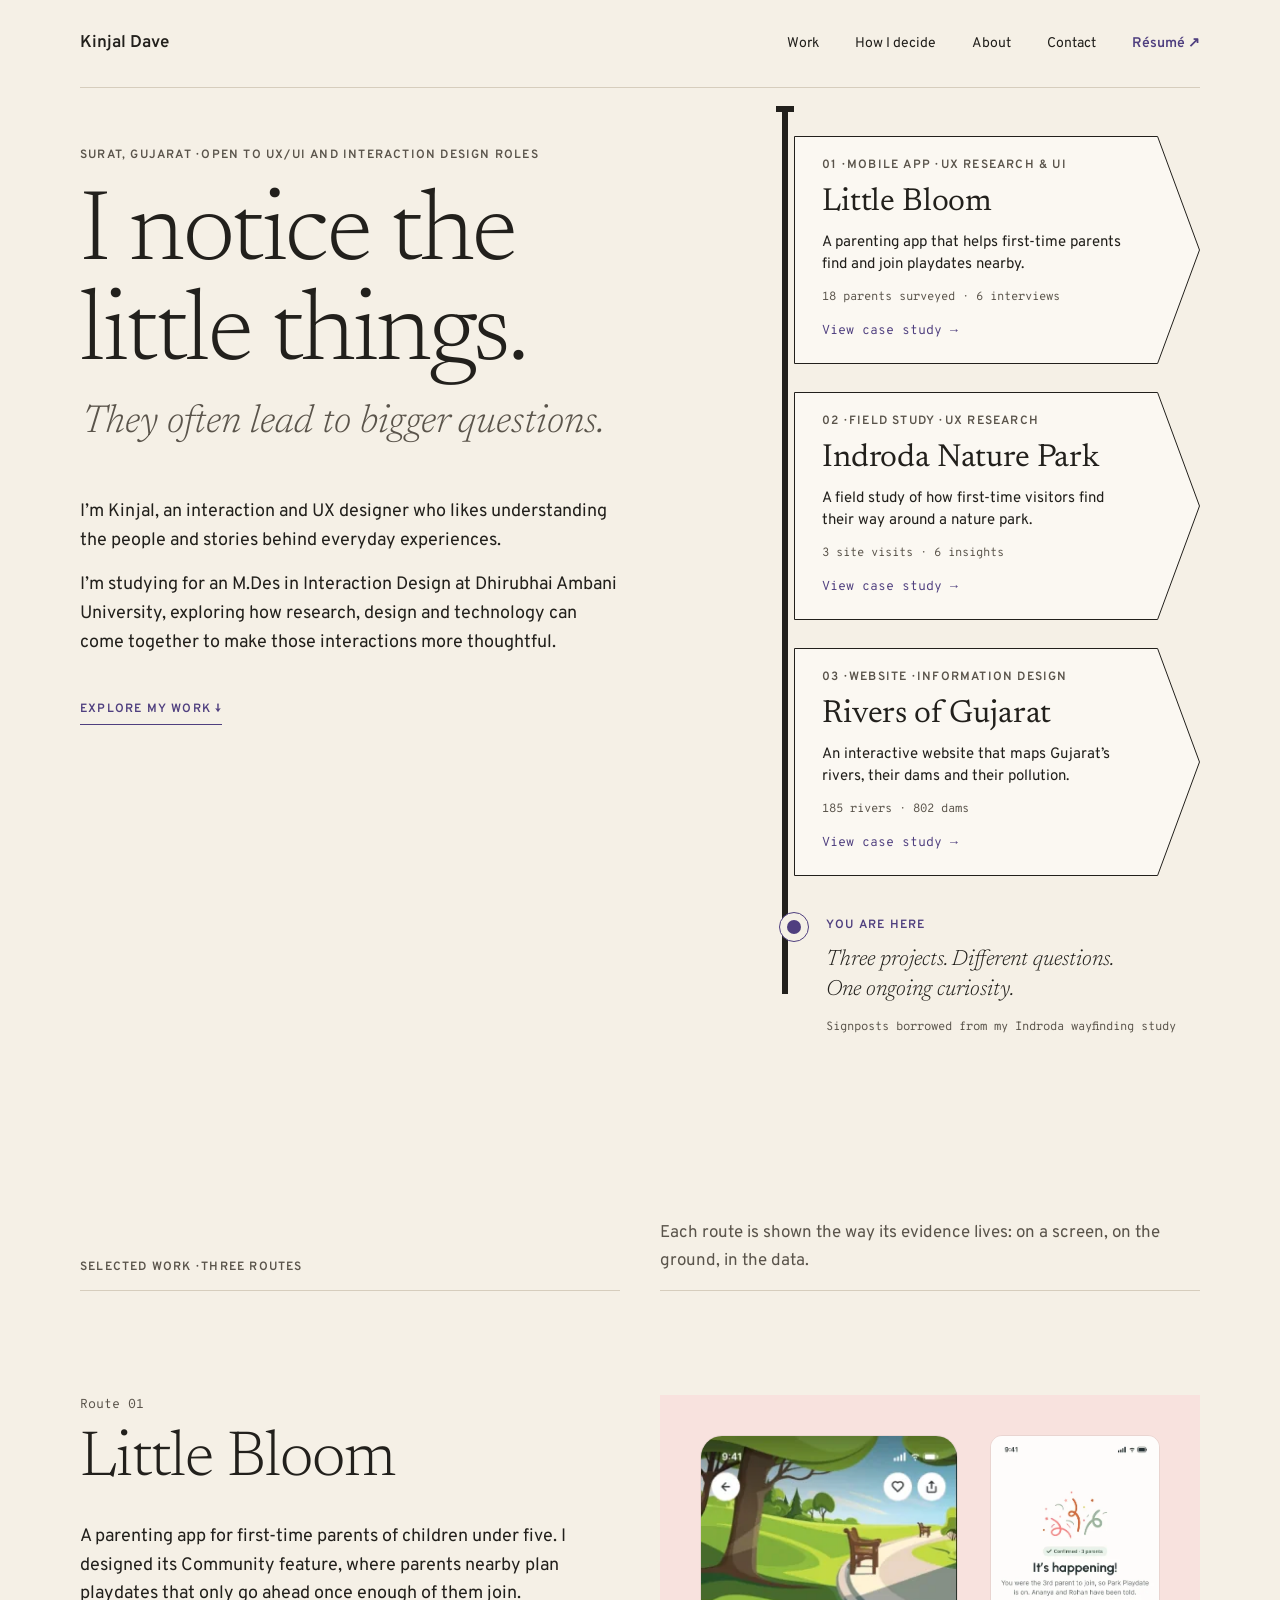
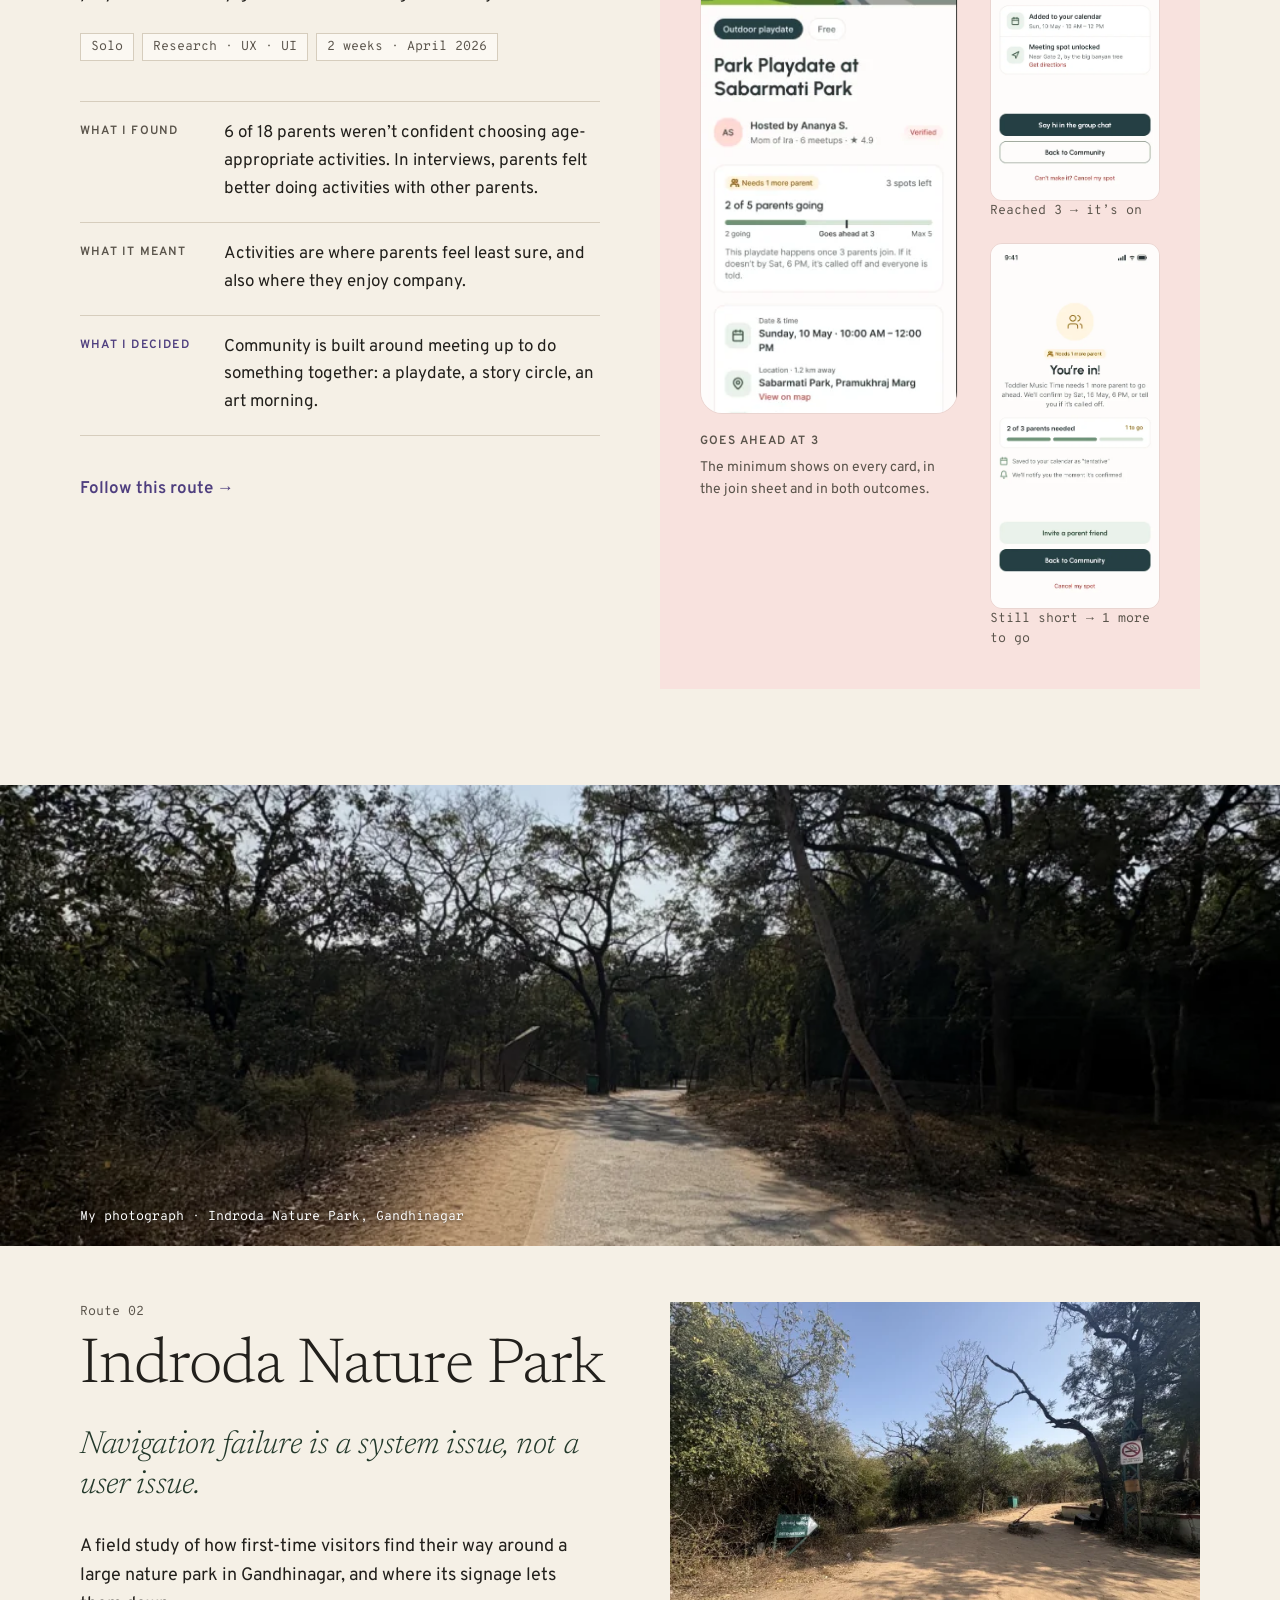
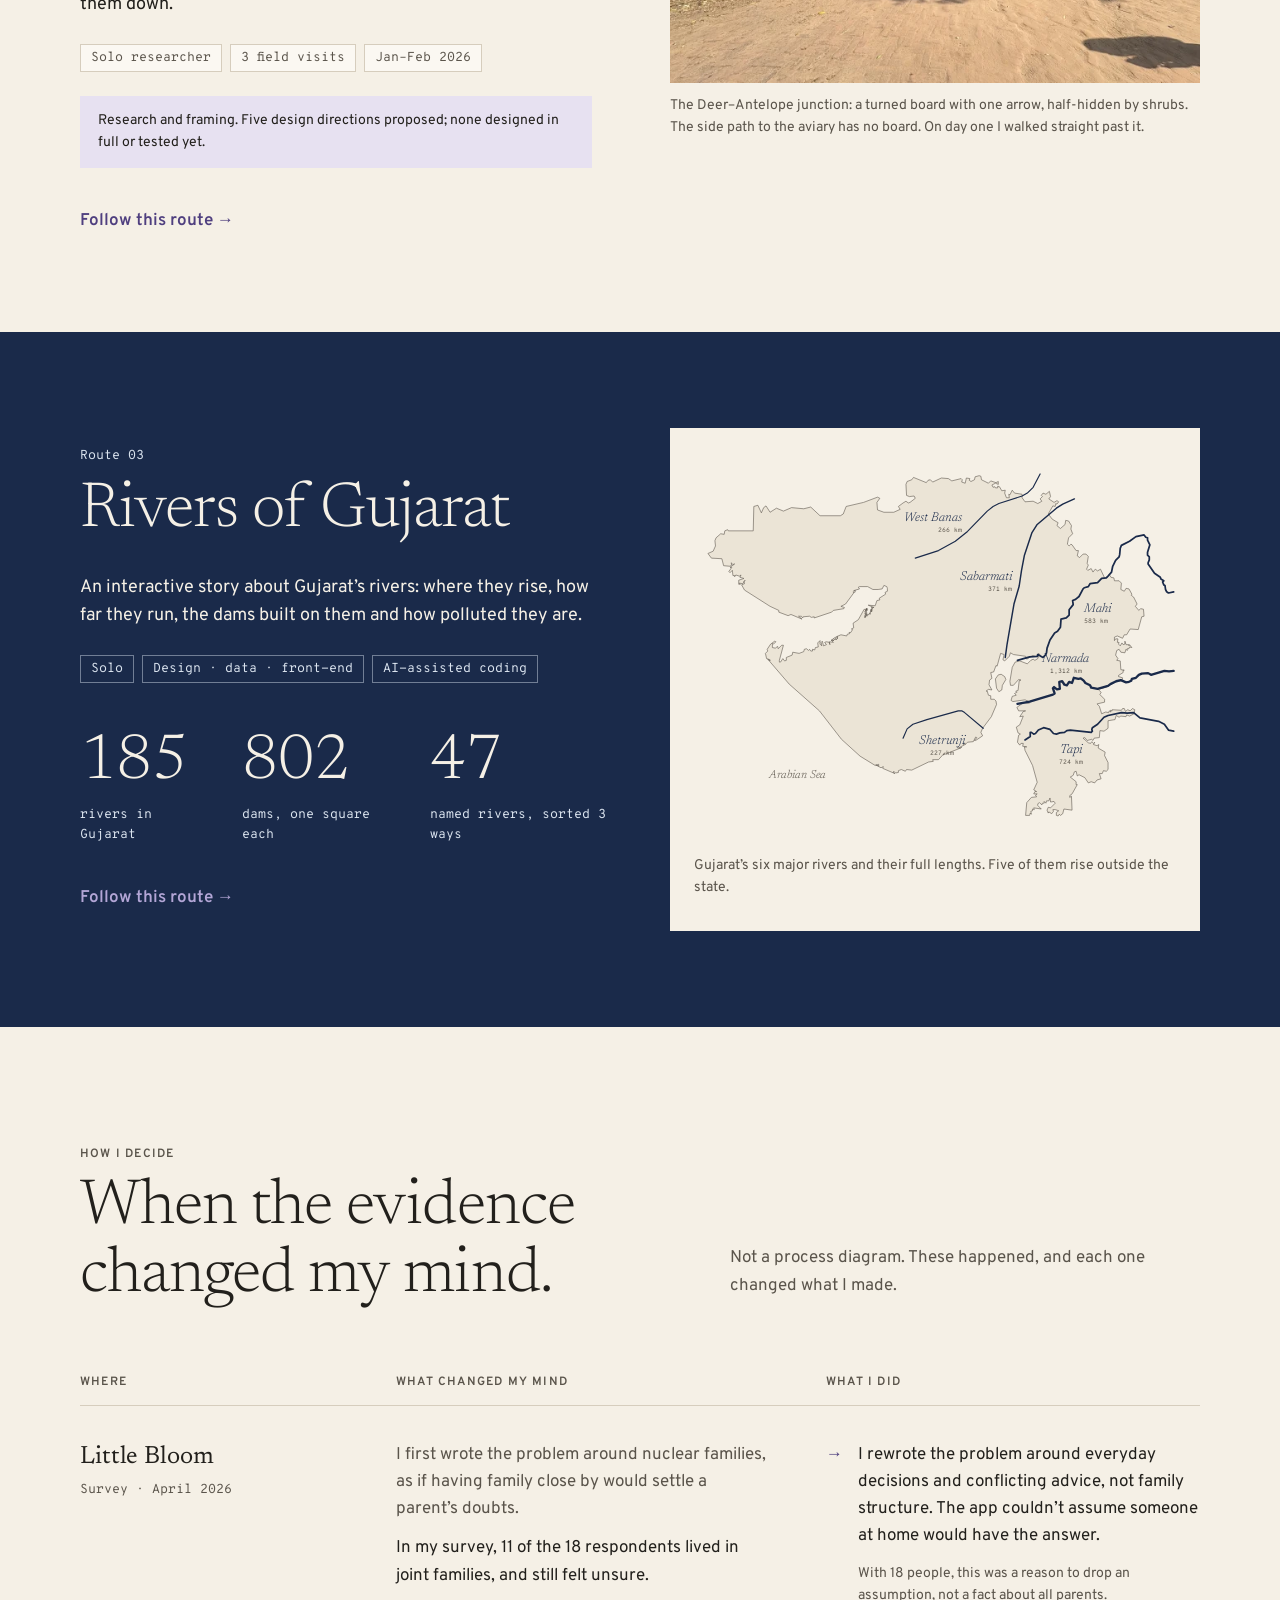
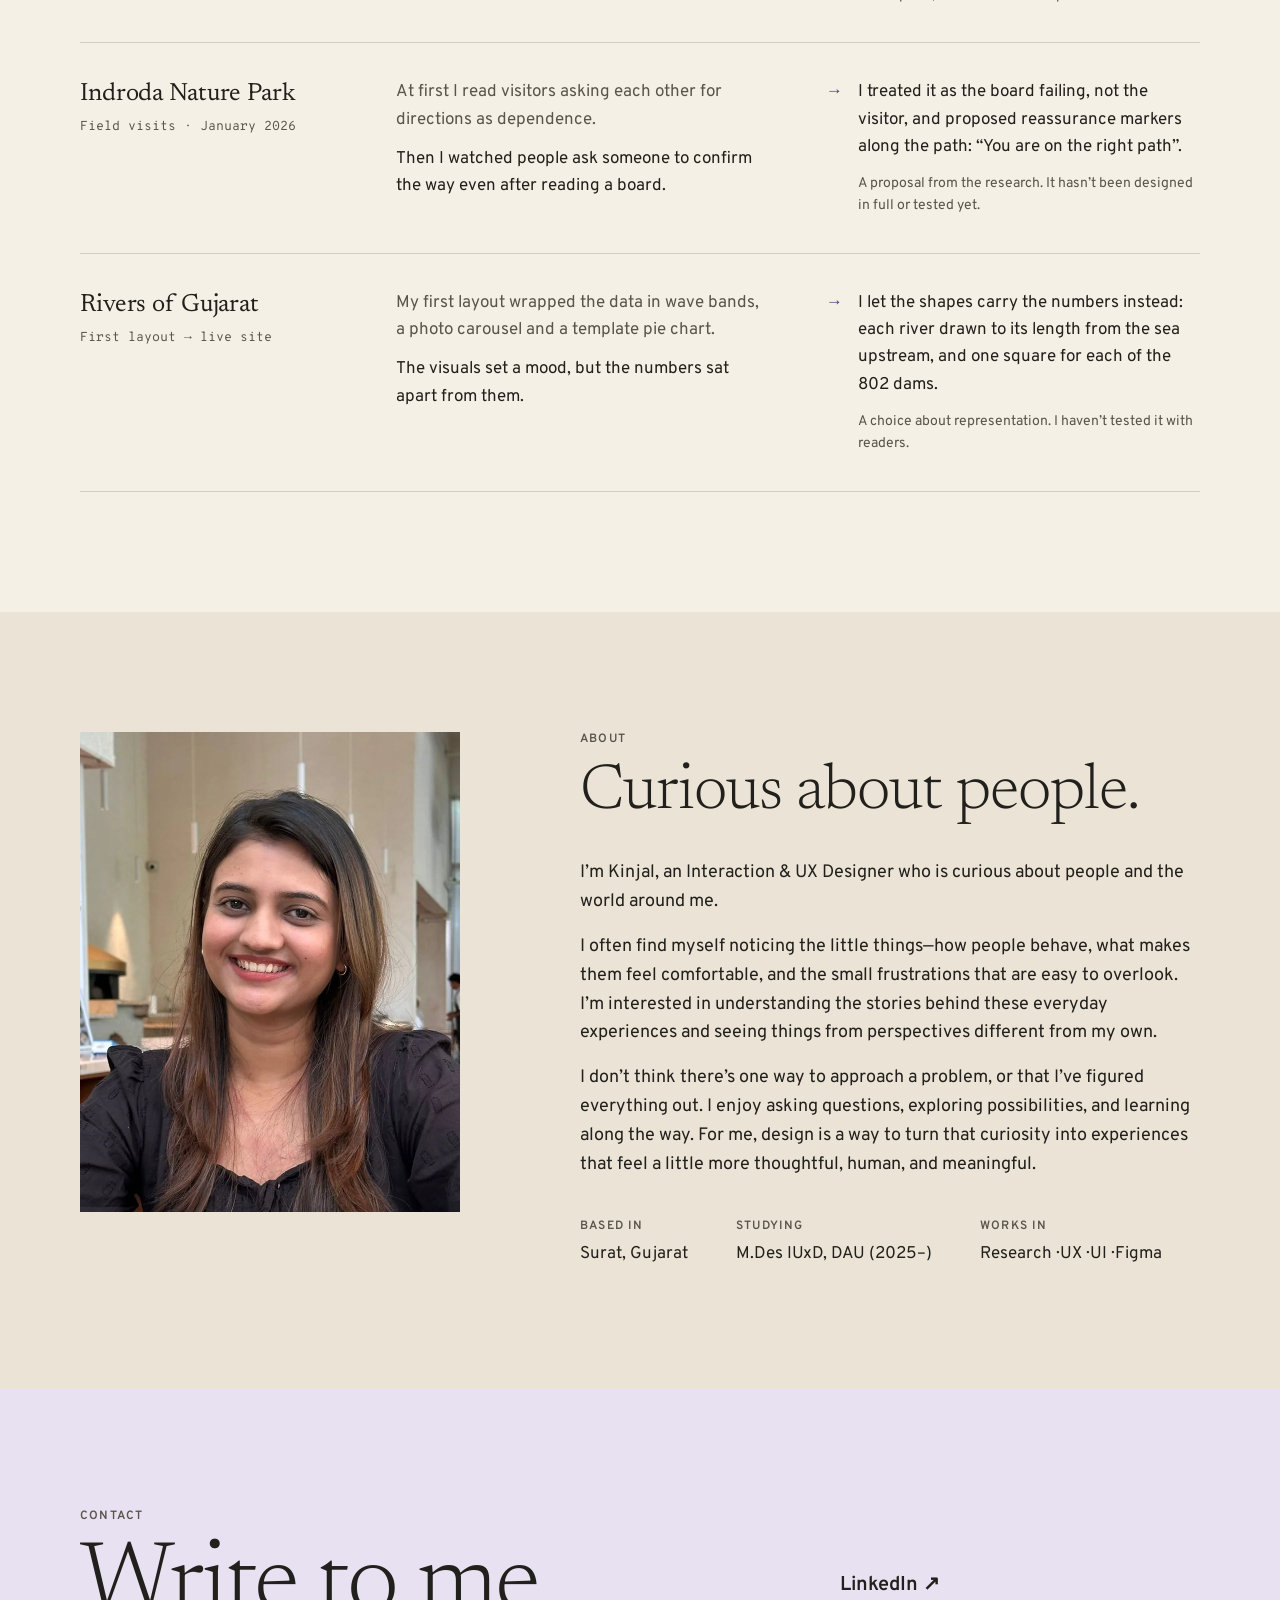
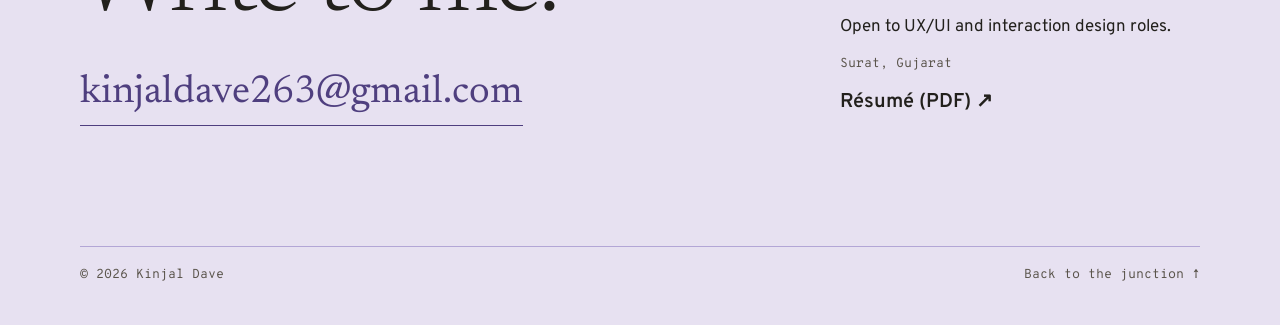
==== commit 10456563: "Refine the How I decide section Co-Authored-By: Claude Opus 5.5 <noreply@anthropic.com> Claude-Sessi" ====
--- a/index.html
+++ b/index.html
@@ -168,14 +168,26 @@
 <section class="decide" id="decide" aria-labelledby="dh">
   <div class="wrap">
     <div class="head reveal">
-      <div><p class="label soft">How I decide</p><h2 id="dh" class="t-m">Three moments where the evidence moved the design.</h2></div>
+      <div><p class="label soft">How I decide</p><h2 id="dh" class="t-l">When the evidence changed my mind.</h2></div>
       <p class="b-m soft">Not a process diagram. These happened, and each one changed what I made.</p>
     </div>
-    <div class="log reveal" role="table" aria-label="Three decisions">
-      <div class="row headrow" role="row"><span class="label" role="columnheader">Where</span><span class="label" role="columnheader">What I saw</span><span class="label" role="columnheader">What I did</span></div>
-      <div class="row" role="row"><div class="where" role="cell"><p class="t-s">Little Bloom</p><p class="mono">Survey · April 2026</p></div><p class="saw b-l" role="cell">I wrote the problem around nuclear families. Then 11 of 18 survey respondents turned out to live in joint families, and still felt unsure.</p><p class="did b-l" role="cell"><span>I rewrote the problem statement. Having family nearby doesn’t settle the doubts, so the app couldn’t assume it would.</span></p></div>
-      <div class="row" role="row"><div class="where" role="cell"><p class="t-s">Indroda Nature Park</p><p class="mono">Field visits · January 2026</p></div><p class="saw b-l" role="cell">Visitors asked someone to confirm the way, even after reading a board.</p><p class="did b-l" role="cell"><span>I read it as the board failing, not the visitor, and proposed reassurance markers along the path.</span></p></div>
-      <div class="row" role="row"><div class="where" role="cell"><p class="t-s">Rivers of Gujarat</p><p class="mono">Early layout → live site</p></div><p class="saw b-l" role="cell">My first layout used wave bands, a photo carousel and a pie chart around the data.</p><p class="did b-l" role="cell"><span>The live site draws each river to scale from the sea upstream, and gives every dam its own square, so the shapes carry the data.</span></p></div>
+    <div class="log reveal" role="table" aria-label="Three moments where the evidence changed my mind">
+      <div class="row headrow" role="row"><span class="label" role="columnheader">Where</span><span class="label" role="columnheader">What changed my mind</span><span class="label" role="columnheader">What I did</span></div>
+      <div class="row" role="row">
+        <div class="where" role="cell"><a class="t-s" href="work/little-bloom.html#s3">Little Bloom</a><p class="mono">Survey · April 2026</p></div>
+        <div class="saw" role="cell"><p class="mlabel label" aria-hidden="true">What changed my mind</p><p class="before">I first wrote the problem around nuclear families, as if having family close by would settle a parent’s doubts.</p><p class="after">In my survey, 11 of the 18 respondents lived in joint families, and still felt unsure.</p></div>
+        <div class="did" role="cell"><p class="mlabel label" aria-hidden="true">What I did</p><p>I rewrote the problem around everyday decisions and conflicting advice, not family structure. The app couldn’t assume someone at home would have the answer.</p><p class="why">With 18 people, this was a reason to drop an assumption, not a fact about all parents.</p></div>
+      </div>
+      <div class="row" role="row">
+        <div class="where" role="cell"><a class="t-s" href="work/indroda-nature-park.html#s9">Indroda Nature Park</a><p class="mono">Field visits · January 2026</p></div>
+        <div class="saw" role="cell"><p class="mlabel label" aria-hidden="true">What changed my mind</p><p class="before">At first I read visitors asking each other for directions as dependence.</p><p class="after">Then I watched people ask someone to confirm the way even after reading a board.</p></div>
+        <div class="did" role="cell"><p class="mlabel label" aria-hidden="true">What I did</p><p>I treated it as the board failing, not the visitor, and proposed reassurance markers along the path: “You are on the right path”.</p><p class="why">A proposal from the research. It hasn’t been designed in full or tested yet.</p></div>
+      </div>
+      <div class="row" role="row">
+        <div class="where" role="cell"><a class="t-s" href="work/rivers-of-gujarat.html#s4">Rivers of Gujarat</a><p class="mono">First layout → live site</p></div>
+        <div class="saw" role="cell"><p class="mlabel label" aria-hidden="true">What changed my mind</p><p class="before">My first layout wrapped the data in wave bands, a photo carousel and a template pie chart.</p><p class="after">The visuals set a mood, but the numbers sat apart from them.</p></div>
+        <div class="did" role="cell"><p class="mlabel label" aria-hidden="true">What I did</p><p>I let the shapes carry the numbers instead: each river drawn to its length from the sea upstream, and one square for each of the 802 dams.</p><p class="why">A choice about representation. I haven’t tested it with readers.</p></div>
+      </div>
     </div>
   </div>
 </section>
--- a/css/site.css
+++ b/css/site.css
@@ -530,3 +530,39 @@
   .decision .screens{justify-content:flex-start}
   .cs-open .screens{padding:20px!important;gap:16px!important}
 }
+
+/* How I decide — refined */
+.decide .head{grid-template-columns:minmax(0,1.3fr) minmax(0,1fr)}
+.decide h2.t-l{max-width:760px}
+.decide .head .b-m{max-width:420px;padding-bottom:10px}
+.log .row{grid-template-columns:260px minmax(0,1fr) minmax(0,1fr);column-gap:56px;padding:36px 0}
+.log .row.headrow{padding:0 0 14px}
+.log .where a{display:inline;text-decoration:none;background-image:linear-gradient(var(--lavender-ink),var(--lavender-ink));background-size:0 1px;background-repeat:no-repeat;background-position:0 100%;transition:background-size .25s var(--ease)}
+.log .where a:hover,.log .where a:focus-visible{background-size:100% 1px}
+.log .where .mono{margin-top:6px}
+.log .saw,.log .did{display:grid;gap:12px;align-content:start;font-size:clamp(17px,1.25vw,19px);line-height:1.6}
+.log .saw .before{color:var(--ink-soft)}
+.log .saw .after{color:var(--ink)}
+.log .did{display:grid;grid-template-columns:28px 1fr;column-gap:4px;row-gap:12px}
+.log .did::before{content:"→";color:var(--lavender-ink);grid-row:1;transition:transform .25s var(--ease)}
+.log .did p{grid-column:2}
+.log .did .why{font-size:14px;line-height:1.57;color:var(--ink-soft)}
+.log .row:not(.headrow):hover .did::before{transform:translateX(4px)}
+@media (max-width:1024px){
+  .log .row{grid-template-columns:200px 1fr 1fr;column-gap:32px}
+}
+.log .mlabel{display:none}
+@media (max-width:760px){
+  .decide .head{grid-template-columns:1fr}
+  .log .row{grid-template-columns:1fr;row-gap:20px;padding:28px 0}
+  .log .mlabel{display:block;color:var(--ink-soft);grid-column:1/-1}
+  .log .did{grid-template-columns:24px 1fr}
+  .log .did::before{grid-row:2}
+}
+@media (max-width:1024px) and (min-width:761px){
+  .log .row{grid-template-columns:1fr 1fr;column-gap:40px;row-gap:16px}
+  .log .row .where{grid-column:1/-1;display:flex;align-items:baseline;gap:16px;flex-wrap:wrap}
+  .log .row .where .mono{margin-top:0}
+  .log .row.headrow>*:first-child{display:none}
+}
+@media (max-width:760px){ .log .did .mlabel{grid-column:1/-1} }
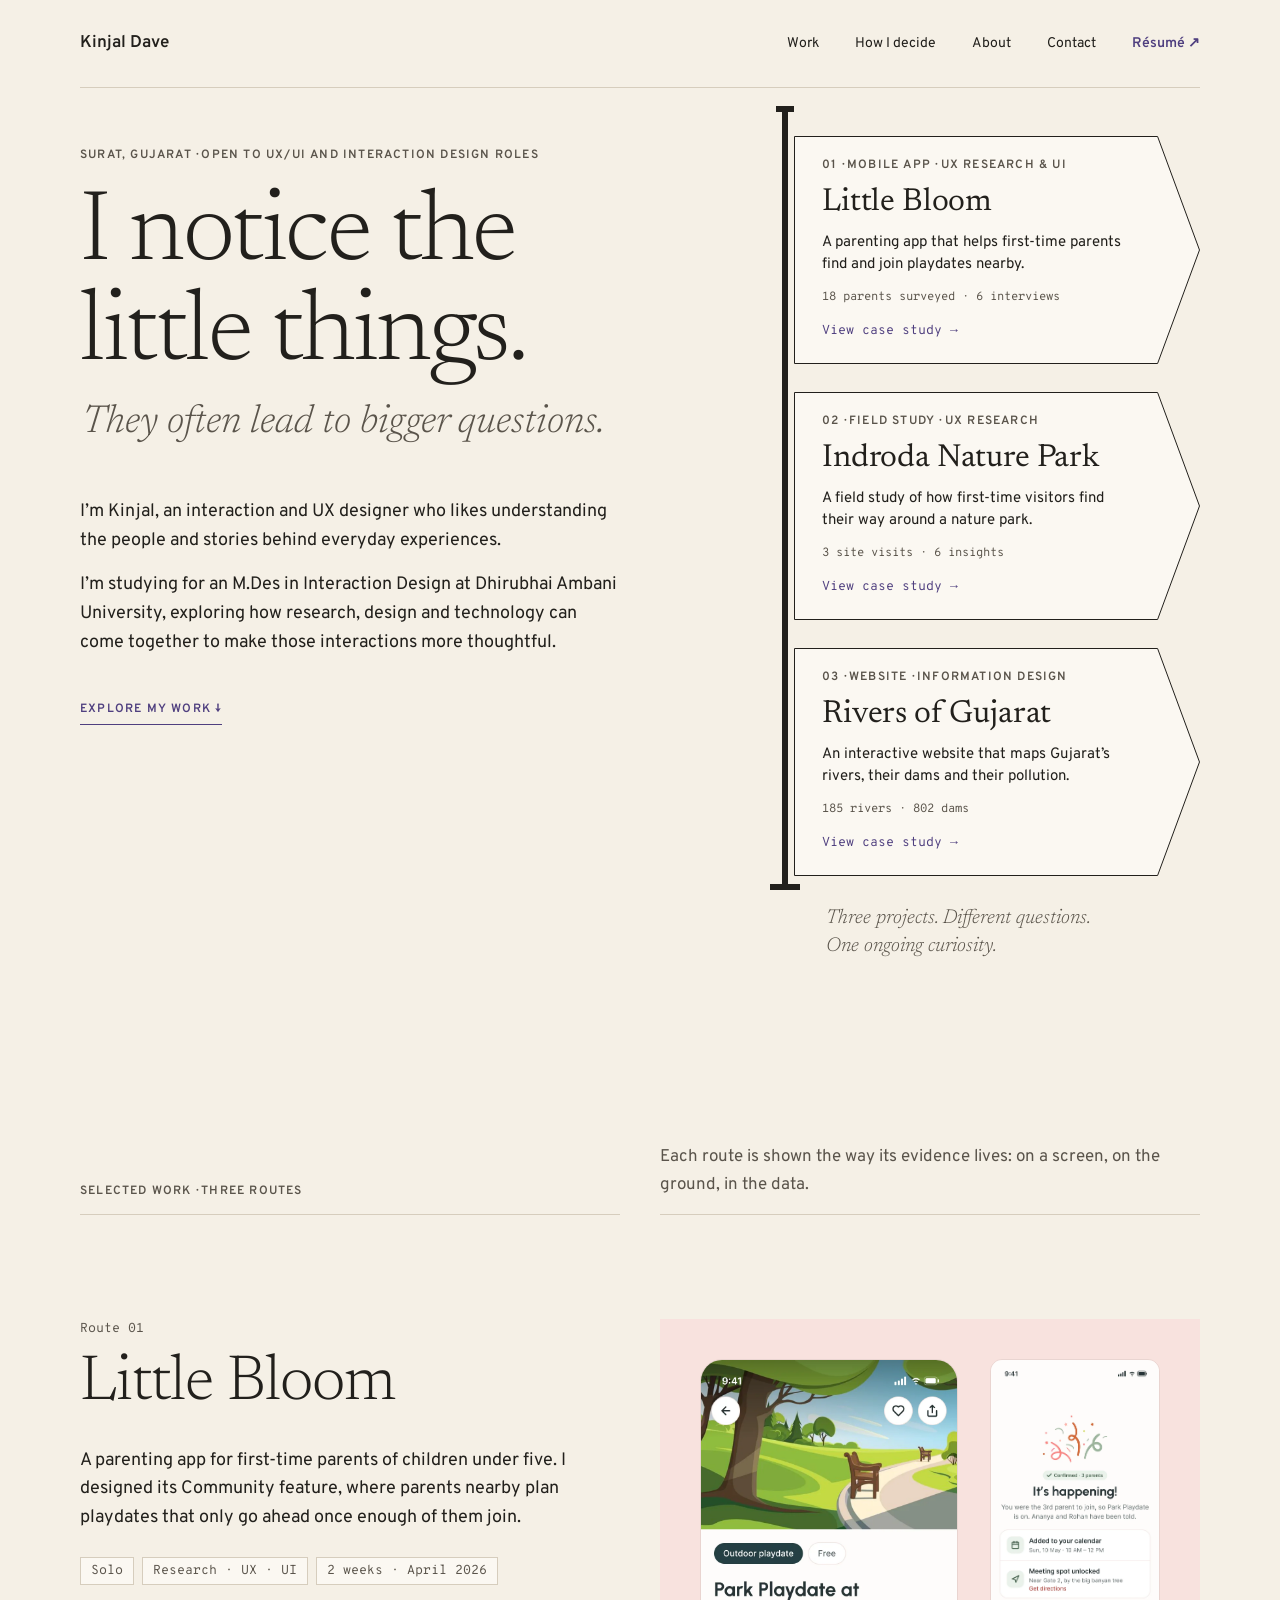
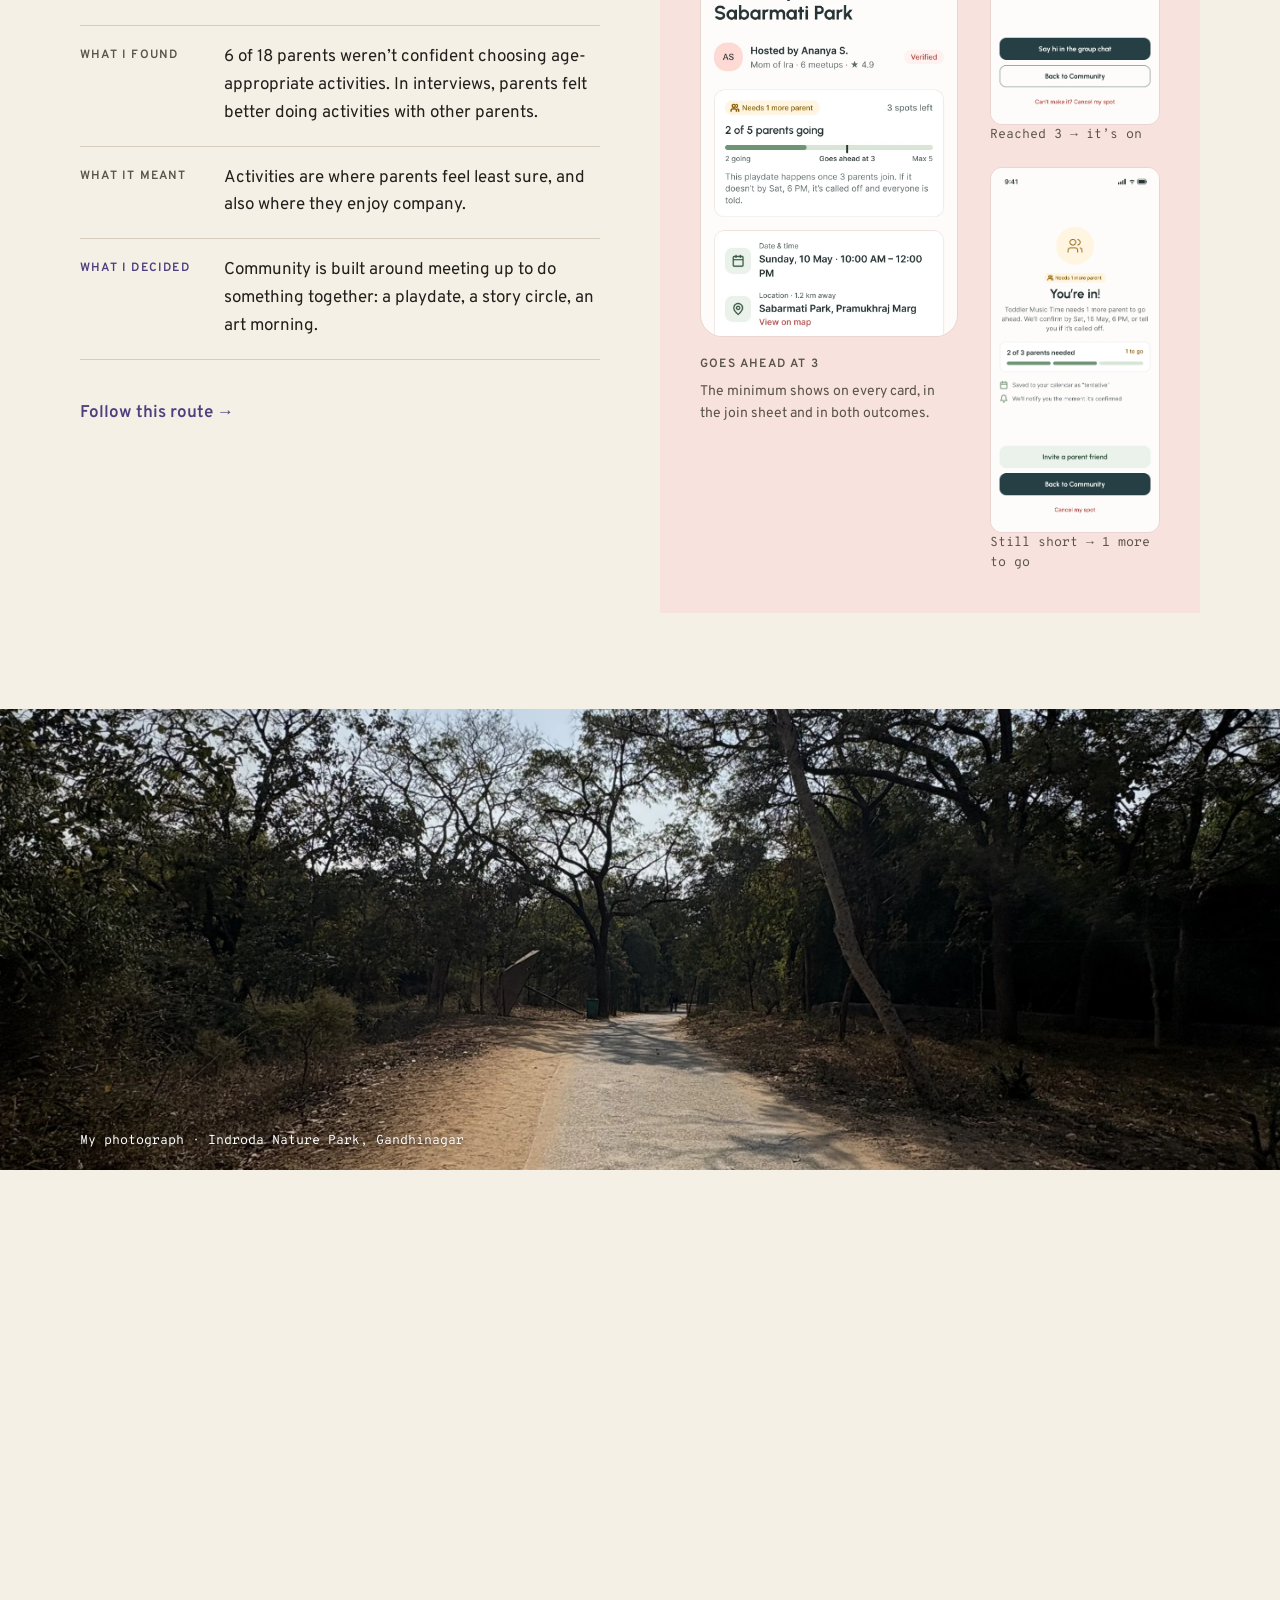
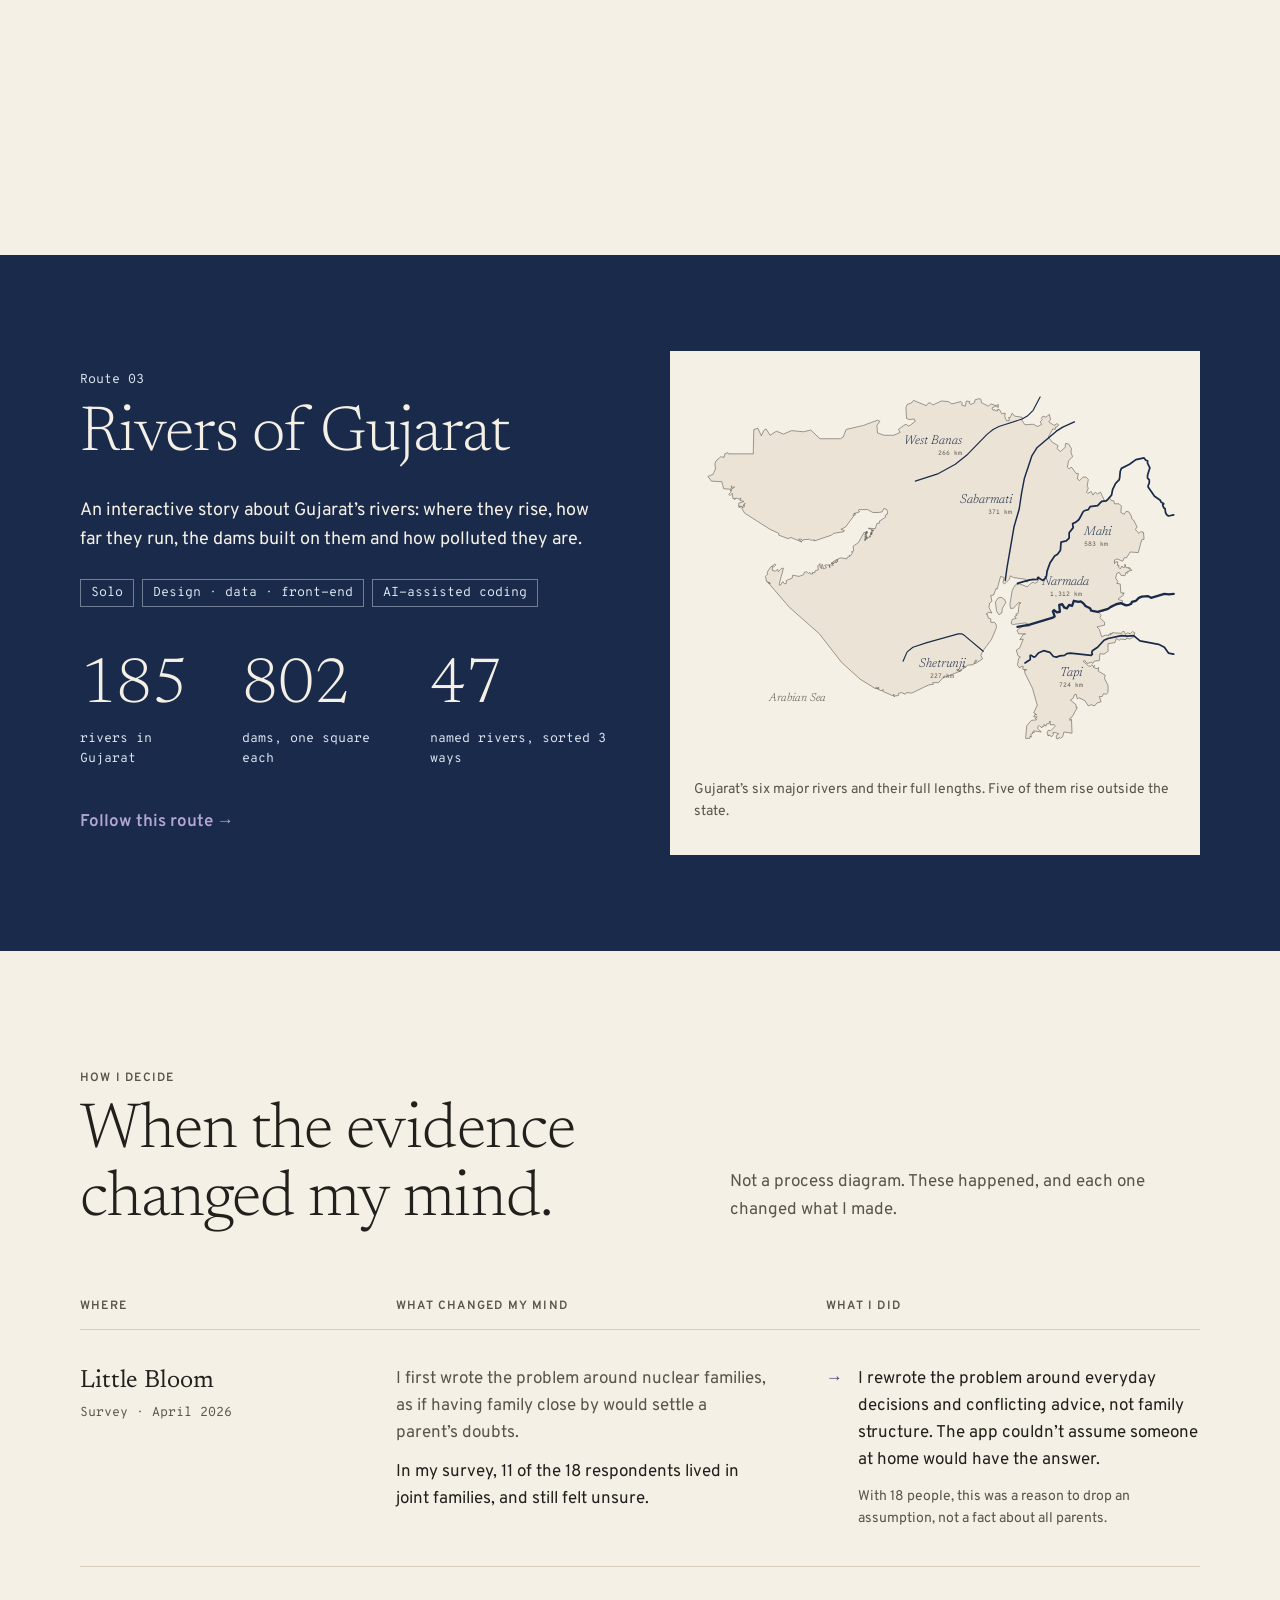
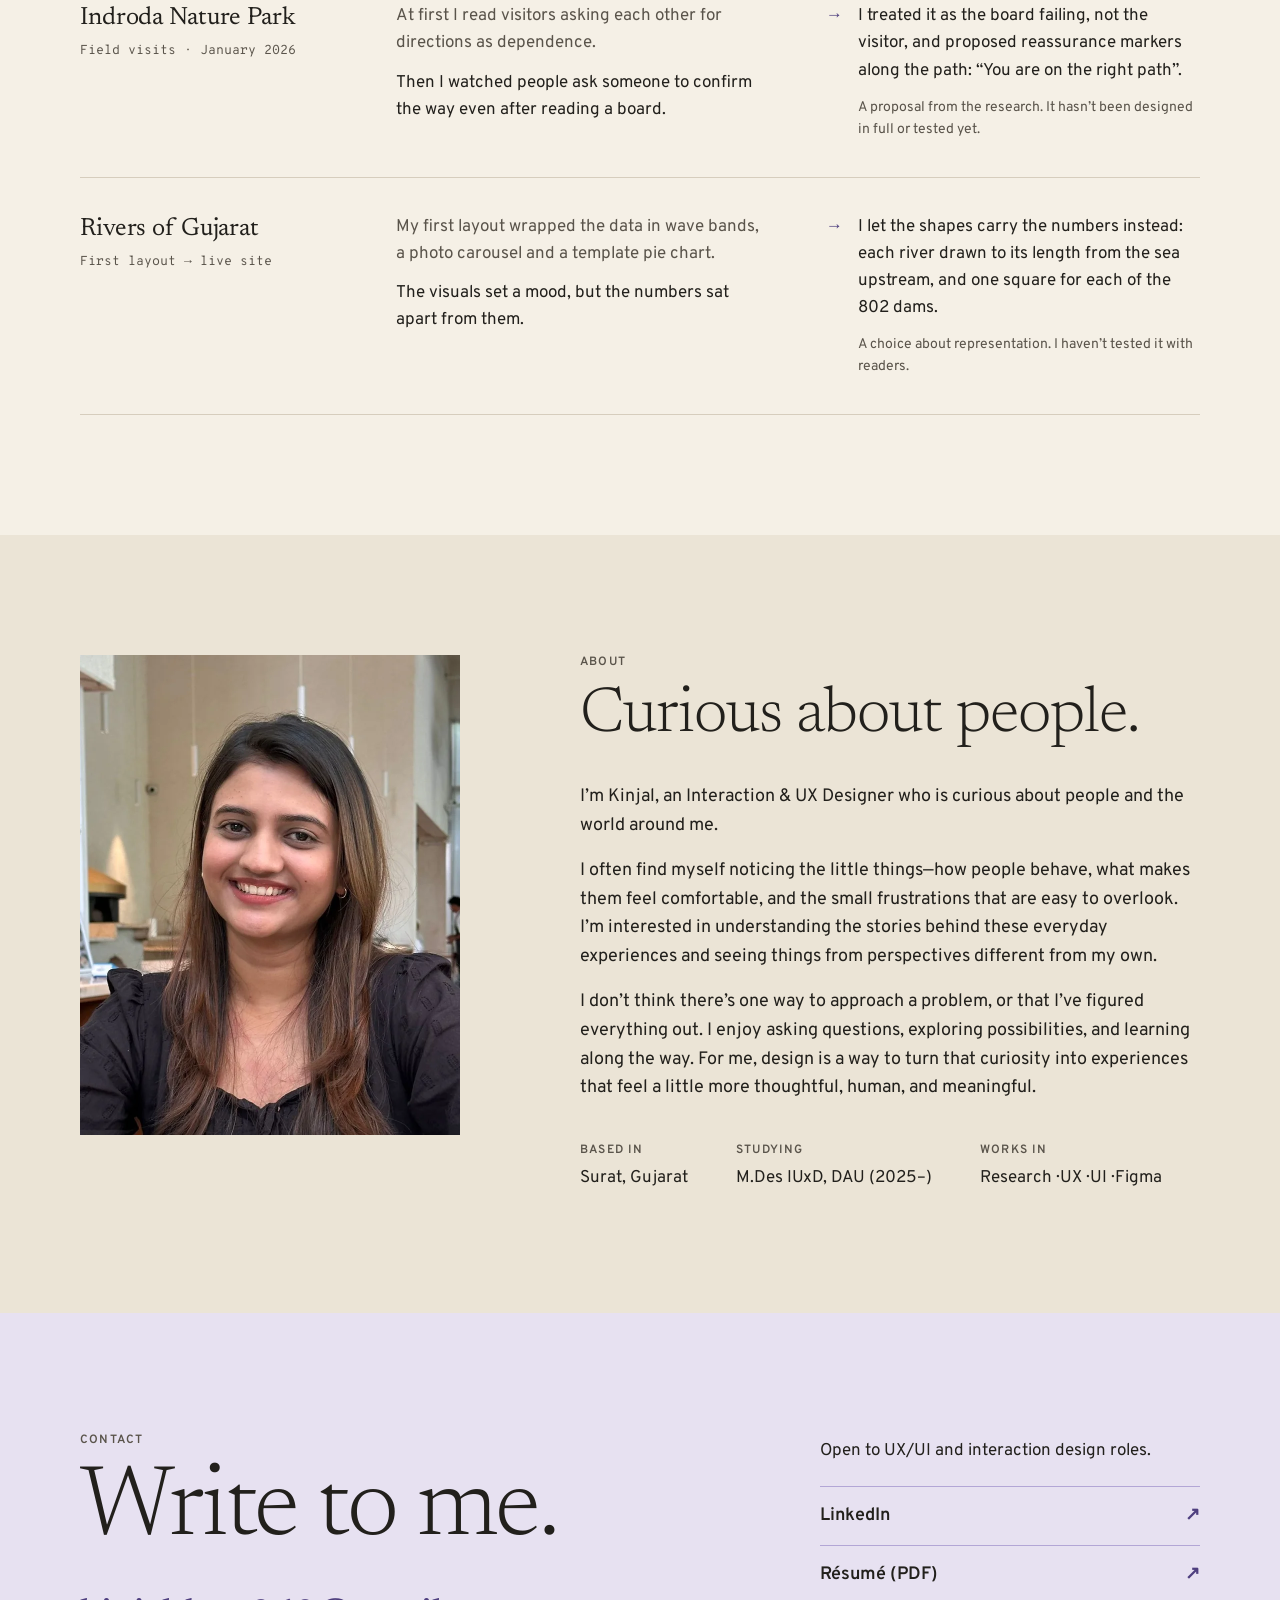
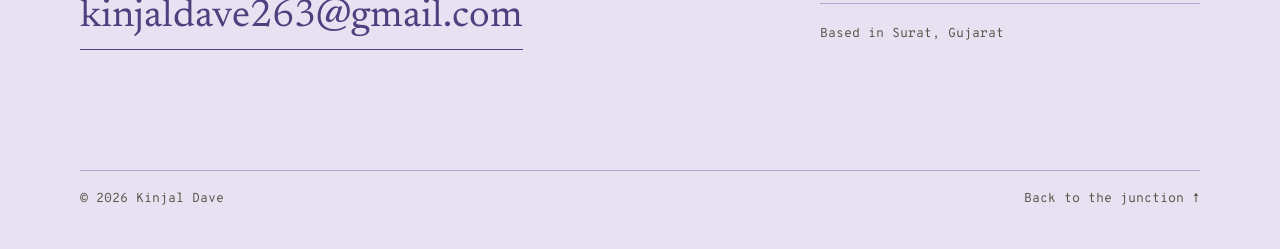
==== commit 76338af5: "Sharper project images, hover preview stays on screen, simpler signpost base, tidier contact Co-Auth" ====
--- a/index.html
+++ b/index.html
@@ -56,7 +56,7 @@
             <span class="facts">18 parents surveyed · 6 interviews</span>
             <span class="go">View case study →</span>
           </a>
-          <div class="tap-preview" id="tap-bloom"><div><p>“Goes ahead at 3”: one rule, followed through every screen.</p><p class="mono">Tap again →</p></div><img src="img/lb-c02-details.webp" alt="" width="262" height="1024" loading="lazy"></div>
+          <div class="tap-preview" id="tap-bloom"><div><p>“Goes ahead at 3”: one rule, followed through every screen.</p><p class="mono">Tap again →</p></div><img src="img/lb-c02-details.webp" alt="" width="786" height="2758" loading="lazy"></div>
         </li>
         <li>
           <a class="sign" data-route="indroda" href="work/indroda-nature-park.html">
@@ -67,7 +67,7 @@
             <span class="facts">3 site visits · 6 insights</span>
             <span class="go">View case study →</span>
           </a>
-          <div class="tap-preview" id="tap-indroda"><div><p>One turned board, one arrow, and a side path to the aviary with no board at all.</p><p class="mono">Tap again →</p></div><img src="img/in-junction-deer.webp" alt="" width="640" height="460" loading="lazy"></div>
+          <div class="tap-preview" id="tap-indroda"><div><p>One turned board, one arrow, and a side path to the aviary with no board at all.</p><p class="mono">Tap again →</p></div><img src="img/in-junction-deer.webp" alt="" width="1280" height="920" loading="lazy"></div>
         </li>
         <li>
           <a class="sign" data-route="rivers" href="work/rivers-of-gujarat.html">
@@ -81,12 +81,7 @@
           <div class="tap-preview" id="tap-rivers"><div><p>Gujarat’s six major rivers and their full lengths.</p><p class="mono">Tap again →</p></div><svg class="rivers-map mini" viewBox="0 0 830 640" aria-hidden="true"><path class="land" d="M404 520 L375 534 L366 533 L364 536 L357 533 L352 535 L352 538 L347 539 L344 536 L343 538 L346 540 L325 531 L326 528 L322 530 L313 525 L318 527 L318 524 L312 526 L286 510 L254 481 L216 432 L164 386 L127 343 L131 346 L131 344 L125 342 L123 333 L127 329 L126 326 L132 317 L139 312 L141 313 L137 317 L135 316 L135 323 L140 324 L144 321 L145 325 L151 319 L154 319 L147 345 L147 348 L149 348 L153 342 L156 346 L159 345 L159 340 L169 336 L170 331 L181 333 L189 330 L190 326 L194 325 L197 328 L199 326 L201 329 L204 329 L204 326 L208 327 L209 323 L214 322 L213 315 L217 311 L217 317 L220 320 L219 314 L221 312 L223 320 L228 318 L225 314 L228 313 L233 314 L234 318 L233 313 L240 314 L236 310 L241 311 L237 310 L241 307 L241 309 L246 309 L242 306 L247 304 L247 308 L246 304 L253 301 L263 303 L264 300 L268 299 L267 297 L270 297 L273 292 L271 291 L275 289 L274 281 L283 275 L293 257 L296 258 L297 255 L296 260 L298 256 L294 262 L298 256 L299 258 L294 265 L297 262 L298 264 L295 265 L299 266 L295 266 L297 267 L293 269 L296 269 L294 272 L297 267 L298 269 L303 263 L303 266 L304 260 L306 261 L304 260 L305 257 L306 261 L305 257 L307 259 L306 254 L307 256 L306 254 L310 254 L300 250 L312 251 L315 242 L320 241 L319 238 L330 231 L329 228 L333 226 L333 221 L332 218 L327 216 L324 222 L317 223 L308 223 L299 218 L285 218 L283 219 L285 222 L275 225 L278 225 L277 228 L274 227 L275 229 L261 248 L253 252 L259 254 L258 256 L240 259 L237 262 L207 272 L207 270 L202 271 L199 269 L188 270 L187 272 L185 269 L180 269 L186 274 L167 266 L162 268 L146 262 L146 259 L131 252 L87 224 L82 215 L87 213 L86 209 L88 207 L84 213 L78 212 L80 214 L77 214 L77 207 L86 204 L79 202 L81 198 L78 200 L72 198 L70 201 L70 199 L67 199 L66 190 L62 194 L60 192 L65 185 L62 185 L70 179 L67 180 L64 177 L65 181 L62 183 L51 182 L48 170 L30 169 L24 161 L33 157 L37 148 L36 139 L38 134 L46 127 L52 128 L53 122 L58 120 L59 122 L102 122 L103 80 L110 78 L116 91 L120 82 L124 79 L131 90 L142 83 L154 88 L168 82 L189 84 L201 81 L217 96 L252 96 L257 93 L262 80 L292 73 L316 64 L320 66 L315 73 L316 86 L327 90 L344 90 L355 85 L352 80 L360 74 L365 71 L369 74 L372 73 L381 66 L379 62 L371 63 L366 61 L365 42 L367 37 L375 34 L378 30 L400 39 L403 35 L407 34 L411 38 L426 31 L438 32 L444 36 L460 32 L462 34 L461 38 L467 40 L469 31 L475 32 L474 35 L477 37 L483 34 L484 29 L491 27 L494 28 L495 34 L507 40 L511 36 L520 39 L524 37 L524 42 L519 40 L513 43 L515 47 L518 46 L519 48 L523 48 L523 45 L526 46 L530 53 L536 52 L535 57 L538 65 L543 65 L542 59 L544 60 L548 52 L552 57 L565 59 L565 65 L570 72 L584 71 L592 75 L599 71 L596 67 L600 63 L598 61 L601 57 L606 59 L612 54 L614 63 L611 67 L620 73 L625 70 L628 72 L625 76 L623 75 L622 80 L618 79 L610 93 L617 102 L627 108 L625 113 L631 118 L639 111 L640 104 L645 105 L650 113 L649 119 L652 127 L645 134 L643 145 L646 148 L649 145 L651 146 L658 156 L662 156 L660 165 L664 168 L670 162 L675 162 L679 166 L677 178 L679 181 L676 188 L678 190 L684 187 L687 193 L691 188 L695 191 L700 188 L707 203 L712 202 L715 197 L718 202 L723 203 L724 208 L732 208 L736 212 L735 223 L741 226 L744 221 L749 222 L754 231 L753 233 L757 236 L763 248 L760 252 L766 259 L769 256 L774 257 L775 269 L771 270 L765 292 L751 291 L745 301 L741 301 L738 307 L729 303 L724 305 L724 311 L726 308 L730 308 L729 314 L732 314 L731 317 L734 320 L737 315 L739 318 L742 317 L742 312 L744 318 L749 318 L749 320 L750 318 L754 323 L750 322 L749 325 L746 325 L746 328 L744 326 L742 332 L735 331 L732 326 L728 328 L726 336 L730 342 L728 345 L734 346 L735 361 L741 362 L739 362 L739 366 L731 371 L731 373 L738 375 L737 380 L726 382 L710 391 L696 395 L701 400 L699 404 L707 412 L707 417 L694 420 L698 424 L702 437 L709 434 L714 435 L715 432 L718 434 L717 431 L720 432 L720 430 L736 431 L738 428 L741 428 L743 433 L747 430 L751 432 L755 428 L759 430 L758 437 L750 441 L745 439 L744 442 L735 441 L732 443 L727 440 L725 447 L713 449 L713 462 L706 467 L699 466 L698 478 L689 479 L687 483 L685 481 L677 483 L673 478 L670 479 L679 487 L683 488 L685 485 L688 488 L690 486 L688 490 L694 492 L697 490 L696 496 L708 503 L707 509 L713 521 L713 533 L710 536 L705 535 L703 540 L698 540 L701 549 L694 551 L690 556 L684 554 L679 556 L673 547 L663 542 L660 544 L658 536 L655 537 L653 543 L648 546 L658 554 L658 559 L660 559 L651 575 L647 578 L647 581 L650 579 L651 603 L637 601 L635 609 L631 612 L629 610 L627 613 L624 612 L624 607 L628 604 L622 602 L618 602 L619 605 L616 609 L611 606 L610 608 L608 603 L610 598 L614 599 L622 591 L620 588 L614 589 L613 582 L611 587 L607 587 L606 591 L603 588 L603 591 L600 591 L599 594 L595 590 L592 592 L592 595 L598 601 L585 599 L586 602 L583 601 L583 604 L580 605 L581 610 L579 608 L578 612 L571 612 L573 590 L581 581 L590 580 L588 577 L591 575 L585 575 L587 571 L590 571 L585 568 L591 555 L583 526 L570 500 L569 494 L573 494 L566 493 L567 488 L563 488 L561 491 L557 486 L559 474 L562 472 L558 470 L555 460 L561 456 L567 441 L561 442 L567 433 L571 432 L559 432 L556 426 L567 418 L577 419 L579 417 L570 413 L549 416 L546 414 L548 407 L555 405 L552 402 L556 400 L554 398 L558 397 L560 380 L563 379 L559 378 L550 388 L545 388 L544 381 L548 357 L553 348 L561 346 L574 351 L580 345 L584 343 L587 345 L592 342 L594 336 L596 336 L594 333 L591 335 L592 339 L583 337 L573 343 L571 338 L550 335 L545 332 L543 338 L535 346 L532 344 L534 335 L528 333 L522 355 L520 354 L516 365 L511 366 L513 376 L509 379 L508 387 L513 396 L507 395 L503 398 L505 398 L507 405 L511 406 L511 412 L517 412 L520 415 L521 421 L512 442 L497 462 L494 469 L497 475 L485 483 L483 483 L487 478 L485 477 L481 485 L471 486 L466 491 L467 488 L463 488 L465 491 L459 494 L461 495 L458 496 L455 493 L454 496 L459 496 L429 508 L432 504 L421 516 L411 516 L412 519 L404 520 Z M525 399 L521 393 L519 377 L524 370 L529 369 L535 373 L537 378 L531 388 L530 396 L525 399 Z"/><path class="river" stroke-width="4" d="M826 363 L818 364 L810 363 L787 370 L782 367 L771 368 L766 370 L761 375 L754 377 L753 380 L749 382 L744 383 L735 379 L727 381 L717 386 L713 389 L695 394 L684 392 L682 388 L674 384 L671 380 L666 376 L662 377 L654 375 L651 384 L646 382 L642 388 L638 387 L634 381 L629 382 L630 394 L625 395 L620 391 L618 393 L621 402 L618 404 L578 416 L557 420"/><path class="river" stroke-width="3" d="M826 467 L817 465 L810 455 L800 450 L768 444 L757 435 L746 436 L736 435 L713 440 L706 443 L695 455 L686 461 L685 464 L686 467 L684 469 L648 465 L642 466 L638 469 L630 470 L624 472 L619 471 L613 464 L602 461 L593 465 L588 471 L585 472 L581 469 L579 469 L579 476 L570 482"/><path class="river" stroke-width="3" d="M826 227 L817 229 L814 227 L812 223 L811 216 L809 215 L807 210 L809 208 L804 205 L803 202 L793 195 L782 179 L782 177 L784 172 L784 167 L781 164 L781 159 L785 146 L781 138 L781 134 L778 133 L775 129 L761 132 L750 140 L736 147 L734 152 L733 163 L732 167 L726 173 L721 183 L719 193 L712 201 L710 203 L702 204 L695 211 L682 213 L679 218 L672 220 L670 222 L663 235 L657 240 L652 242 L653 249 L646 258 L646 267 L641 272 L632 274 L631 288 L626 295 L621 298 L613 310 L608 324 L607 332 L605 336 L601 340 L592 335 L591 338 L578 339 L557 345"/><path class="river" stroke-width="2.5" d="M655 67 L635 76 L624 83 L591 111 L582 125 L569 164 L564 190 L560 217 L551 248 L539 318 L536 340"/><path class="river" stroke-width="2" d="M596 24 L584 47 L574 57 L565 62 L525 75 L515 80 L505 88 L471 123 L450 140 L421 156 L381 169"/><path class="river" stroke-width="2" d="M360 479 L367 463 L377 455 L401 447 L455 432 L461 432 L466 435 L498 462"/><text class="rn" x="640" y="347" text-anchor="middle">Narmada</text><text class="rk" x="640" y="366" text-anchor="middle">1,312 km</text><text class="rn" x="650" y="505" text-anchor="middle">Tapi</text><text class="rk" x="650" y="524" text-anchor="middle">724 km</text><text class="rn" x="672" y="261" text-anchor="start">Mahi</text><text class="rk" x="672" y="280" text-anchor="start">583 km</text><text class="rn" x="547" y="207" text-anchor="end">Sabarmati</text><text class="rk" x="547" y="226" text-anchor="end">371 km</text><text class="rn" x="462" y="105" text-anchor="end">West Banas</text><text class="rk" x="462" y="124" text-anchor="end">266 km</text><text class="rn" x="427" y="489" text-anchor="middle">Shetrunji</text><text class="rk" x="427" y="508" text-anchor="middle">227 km</text><text class="sea" x="130" y="548">Arabian Sea</text></svg></div>
         </li>
       </ul>
-      <div class="here">
-        <span class="dot" aria-hidden="true"></span>
-        <p class="label">You are here</p>
-        <p class="line">Three projects. Different questions.<br>One ongoing curiosity.</p>
-        <p class="src mono">Signposts borrowed from my Indroda wayfinding study</p>
-      </div>
+      <p class="post-note">Three projects. Different questions.<br>One ongoing curiosity.</p>
     </nav>
 
     <div class="preview" aria-hidden="true"></div>
@@ -120,11 +115,11 @@
     </div>
     <div class="art reveal">
       <div class="panel-bloom">
-        <div class="main"><img src="img/lb-c02-details.webp" alt="Little Bloom meetup details screen: Park Playdate at Sabarmati Park, 2 of 5 parents going, goes ahead at 3." width="262" height="1024" loading="lazy">
+        <div class="main"><img src="img/lb-c02-details.webp" alt="Little Bloom meetup details screen: Park Playdate at Sabarmati Park, 2 of 5 parents going, goes ahead at 3." width="786" height="2758" loading="lazy">
           <div class="cap"><p class="label">Goes ahead at 3</p><p class="b-s">The minimum shows on every card, in the join sheet and in both outcomes.</p></div></div>
         <div class="side">
-          <figure><img src="img/lb-c04-confirmed.webp" alt="Confirmed screen: the playdate is happening." width="393" height="852" loading="lazy"><figcaption class="mono soft">Reached 3 → it’s on</figcaption></figure>
-          <figure><img src="img/lb-c04a-waiting.webp" alt="Waiting screen: you’re in, 1 more parent to go." width="393" height="852" loading="lazy"><figcaption class="mono soft">Still short → 1 more to go</figcaption></figure>
+          <figure><img src="img/lb-c04-confirmed.webp" alt="Confirmed screen: the playdate is happening." width="786" height="1704" loading="lazy"><figcaption class="mono soft">Reached 3 → it’s on</figcaption></figure>
+          <figure><img src="img/lb-c04a-waiting.webp" alt="Waiting screen: you’re in, 1 more parent to go." width="786" height="1704" loading="lazy"><figcaption class="mono soft">Still short → 1 more to go</figcaption></figure>
         </div>
       </div>
     </div>
@@ -132,7 +127,7 @@
 </section>
 
 <section class="route route-indroda" aria-labelledby="r2">
-  <figure class="field-photo"><img src="img/in-hero-path.webp" alt="A long, empty dirt path through dry forest at Indroda Nature Park." width="1024" height="441" loading="lazy"><figcaption>My photograph · Indroda Nature Park, Gandhinagar</figcaption></figure>
+  <figure class="field-photo"><img src="img/in-hero-path.webp" alt="A long, empty dirt path through dry forest at Indroda Nature Park." width="2880" height="1240" loading="lazy"><figcaption>My photograph · Indroda Nature Park, Gandhinagar</figcaption></figure>
   <div class="wrap">
     <div class="reveal">
       <p class="mono num">Route 02</p>
@@ -143,7 +138,7 @@
       <p class="status b-s">Research and framing. Five design directions proposed; none designed in full or tested yet.</p>
       <a class="follow" href="work/indroda-nature-park.html">Follow this route →</a>
     </div>
-    <figure class="art reveal"><img src="img/in-junction-deer.webp" alt="The Deer–Antelope junction: a sandy fork in the path with a small, turned signboard among shrubs." width="640" height="460" loading="lazy"><figcaption class="b-s soft">The Deer–Antelope junction: a turned board with one arrow, half-hidden by shrubs. The side path to the aviary has no board. On day one I walked straight past it.</figcaption></figure>
+    <figure class="art reveal"><img src="img/in-junction-deer.webp" alt="The Deer–Antelope junction: a sandy fork in the path with a small, turned signboard among shrubs." width="1280" height="920" loading="lazy"><figcaption class="b-s soft">The Deer–Antelope junction: a turned board with one arrow, half-hidden by shrubs. The side path to the aviary has no board. On day one I walked straight past it.</figcaption></figure>
   </div>
 </section>
 
@@ -221,10 +216,12 @@
         <a class="mail" href="mailto:kinjaldave263@gmail.com">kinjaldave263@gmail.com</a>
       </div>
       <div class="details">
-        <a href="https://www.linkedin.com/in/kinjal-dave-8830182ba/" target="_blank" rel="noopener">LinkedIn ↗</a>
         <p class="b-m">Open to UX/UI and interaction design roles.</p>
-        <p class="mono soft">Surat, Gujarat</p>
-        <a class="resume-link" href="Kinjal-Dave-Resume.pdf" target="_blank" rel="noopener">Résumé (PDF) ↗</a>
+        <ul class="links">
+          <li><a href="https://www.linkedin.com/in/kinjal-dave-8830182ba/" target="_blank" rel="noopener"><span>LinkedIn</span><span aria-hidden="true">↗</span></a></li>
+          <li><a href="Kinjal-Dave-Resume.pdf" target="_blank" rel="noopener"><span>Résumé (PDF)</span><span aria-hidden="true">↗</span></a></li>
+        </ul>
+        <p class="mono soft">Based in Surat, Gujarat</p>
       </div>
     </div>
     <footer class="foot mono"><span>© 2026 Kinjal Dave</span><a href="#top">Back to the junction ↑</a></footer>
--- a/css/site.css
+++ b/css/site.css
@@ -316,9 +316,12 @@
 .board li.picked{background:var(--lavender-wash);border-color:var(--lavender-ink);font-weight:600}
 .board-key{margin-top:12px;font-family:var(--mono);font-size:13px;color:var(--ink-soft)}
 .board-key i{display:inline-block;width:12px;height:12px;background:var(--lavender-wash);border:1px solid var(--lavender-ink);margin-right:6px;vertical-align:-1px}
-.synth .tr{grid-template-columns:1fr 1fr 1fr}
-.synth .did{display:grid;grid-template-columns:16px 1fr;gap:10px}
-.synth .did::before{content:"";width:14px;height:14px;background:var(--lavender-ink);margin-top:6px}
+.synth .tr{grid-template-columns:1fr 1fr 1fr;column-gap:48px;align-items:start;padding:28px 0}
+.synth .th{padding:14px 0}
+.synth .tr>*{margin:0}
+.synth .t-s{font-size:24px;line-height:1.3;margin-top:-3px}
+.synth .did{color:var(--ink);border-left:2px solid var(--lavender-ink);padding-left:16px;margin-left:-18px}
+.synth .th>*:nth-child(3){padding-left:0}
 
 .gallery{display:grid;grid-template-columns:240px 1fr;gap:40px;padding:32px 0;border-top:1px solid var(--rule)}
 .gallery .label{color:var(--lavender-ink)}
@@ -566,3 +569,25 @@
   .log .row.headrow>*:first-child{display:none}
 }
 @media (max-width:760px){ .log .did .mlabel{grid-column:1/-1} }
+
+/* --- Nov 2026 refinements --- */
+/* Signpost: post ends in a base plate, quiet caption below (replaces "You are here") */
+.junction .post{bottom:76px}
+.junction .post::after{content:"";position:absolute;left:-12px;bottom:-6px;width:30px;height:6px;background:var(--ink)}
+.junction .post-note{margin-top:28px;padding-left:32px;font-family:var(--serif);font-style:italic;font-weight:300;font-size:20px;line-height:1.4;color:var(--ink-soft)}
+/* Hover preview: sits beside the board you're on, always on screen */
+.preview{width:420px;grid-template-columns:150px 1fr;gap:20px;padding:16px;z-index:5}
+.preview .pv-media{height:190px}
+.preview .pv-line{font-size:20px}
+/* Contact */
+.contact .grid{grid-template-columns:minmax(0,1fr) minmax(280px,380px);gap:80px;align-items:end}
+.contact .details{padding-top:0;display:grid;gap:20px;padding-bottom:6px}
+.contact .details .links{list-style:none;margin:0;padding:0;border-top:1px solid var(--lavender)}
+.contact .details .links li{border-bottom:1px solid var(--lavender)}
+.contact .details .links a{display:flex;justify-content:space-between;align-items:center;padding:14px 0;font-size:18px;font-weight:600;color:var(--ink);text-decoration:none}
+.contact .details .links a span:last-child{color:var(--lavender-ink);transition:transform .2s var(--ease)}
+.contact .details .links a:hover span:first-child{text-decoration:underline;text-underline-offset:4px}
+.contact .details .links a:hover span:last-child{transform:translate(2px,-2px)}
+.contact .details .mono{font-size:13px}
+@media (max-width:1024px){.contact .grid{grid-template-columns:1fr;gap:48px;align-items:start}.contact .details{max-width:420px}}
+@media (prefers-reduced-motion:reduce){.contact .details .links a span:last-child{transition:none}}
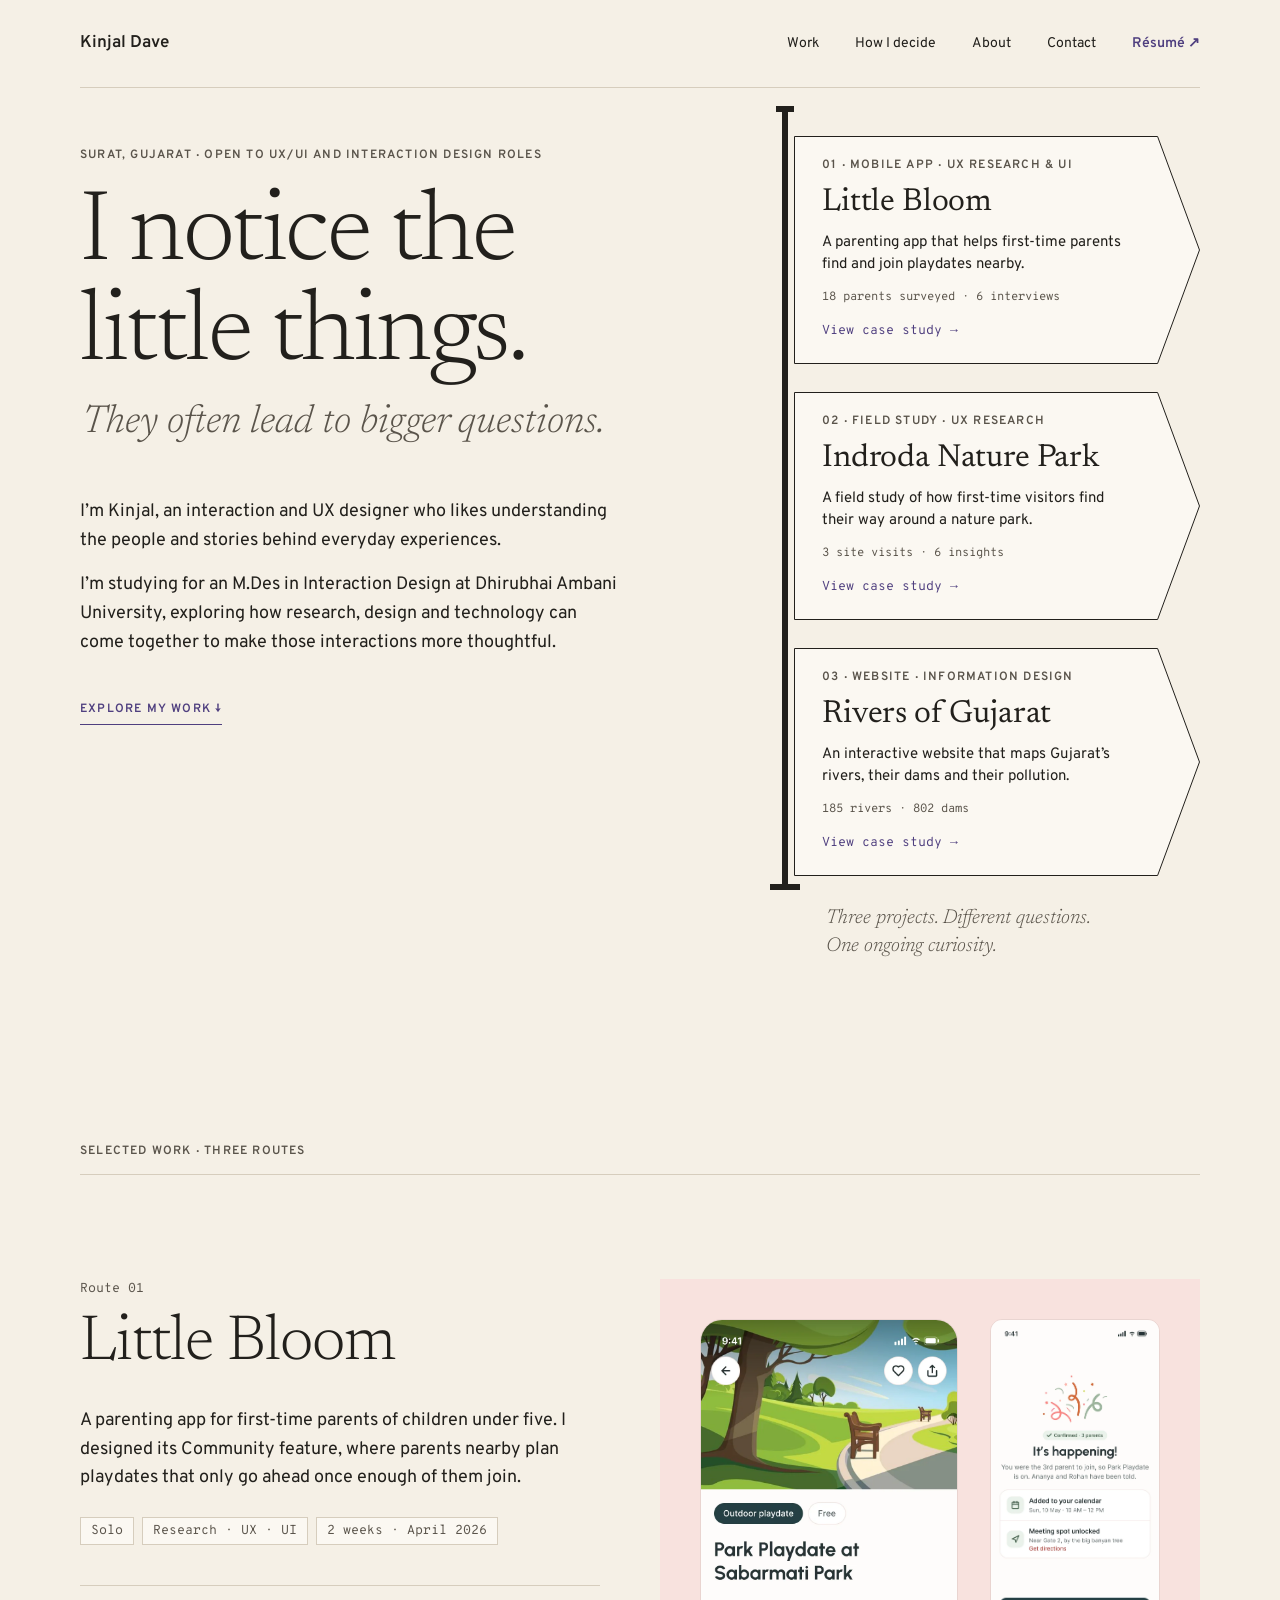
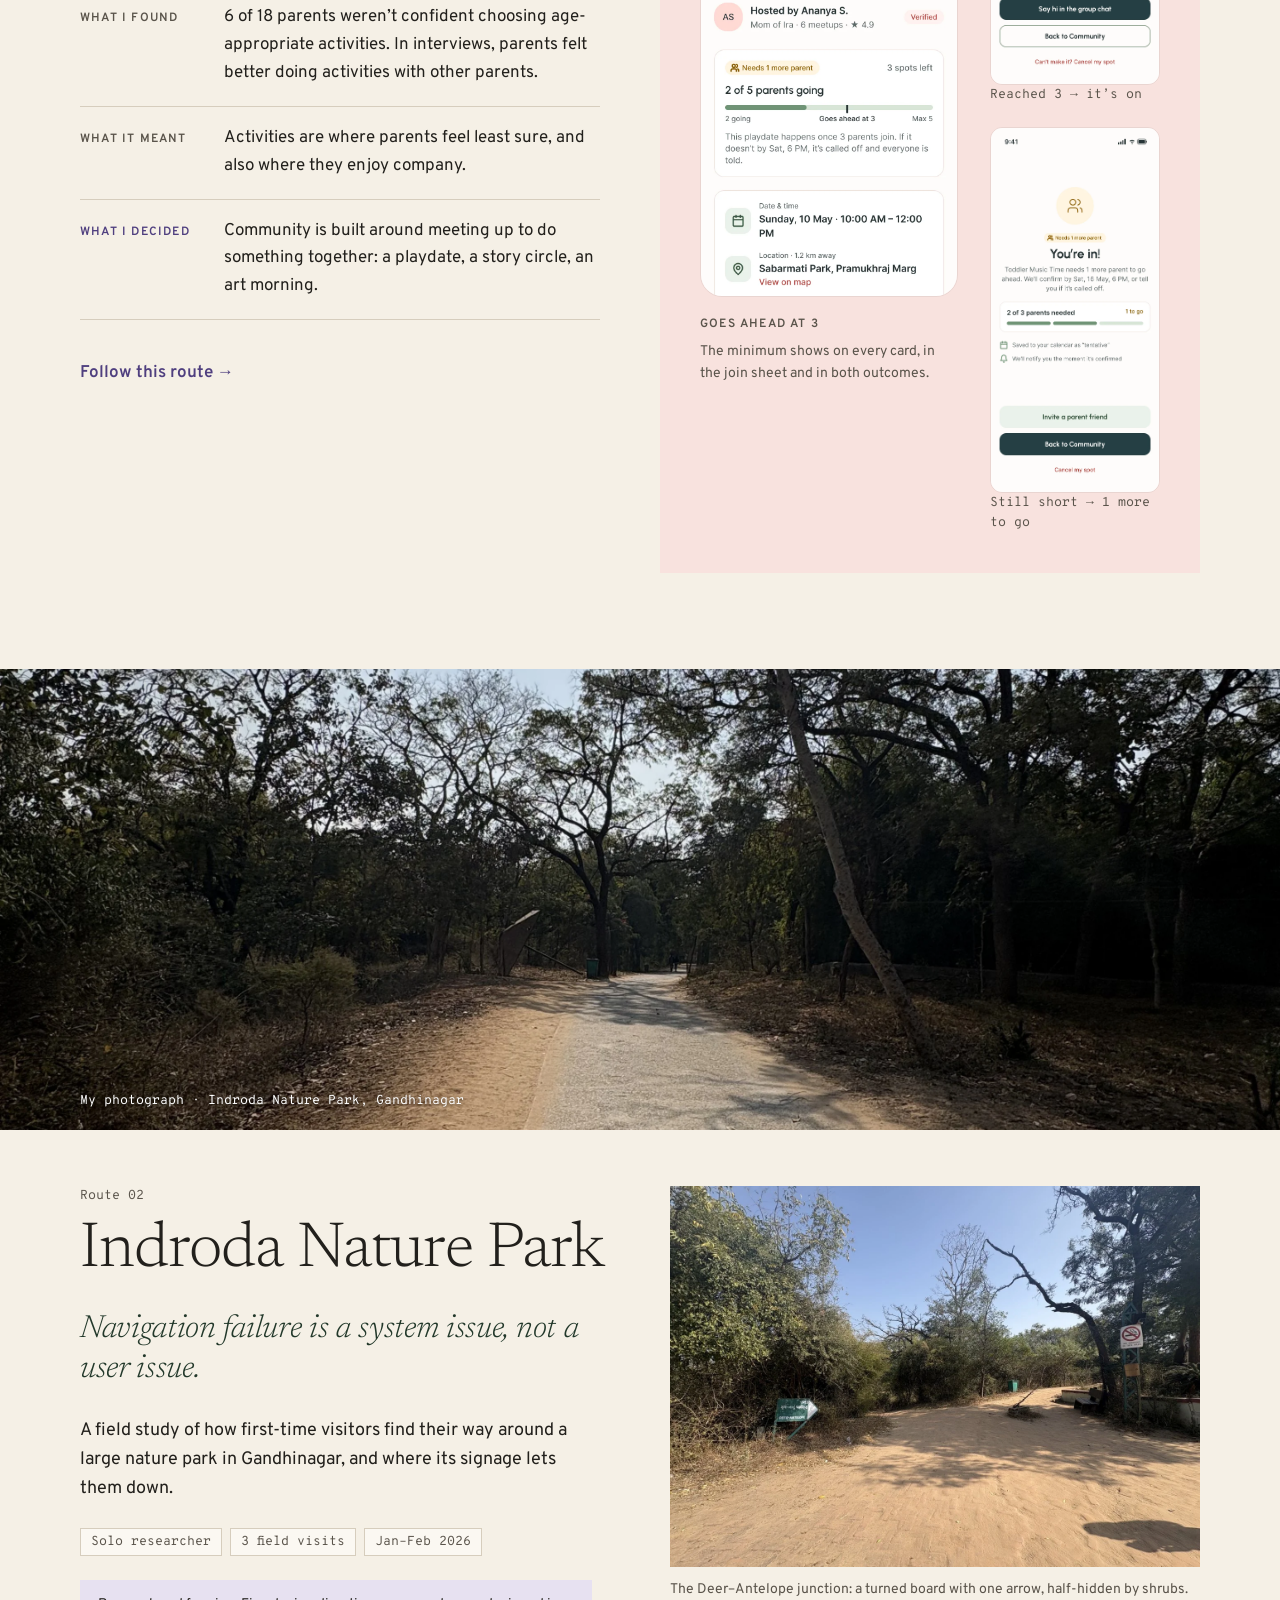
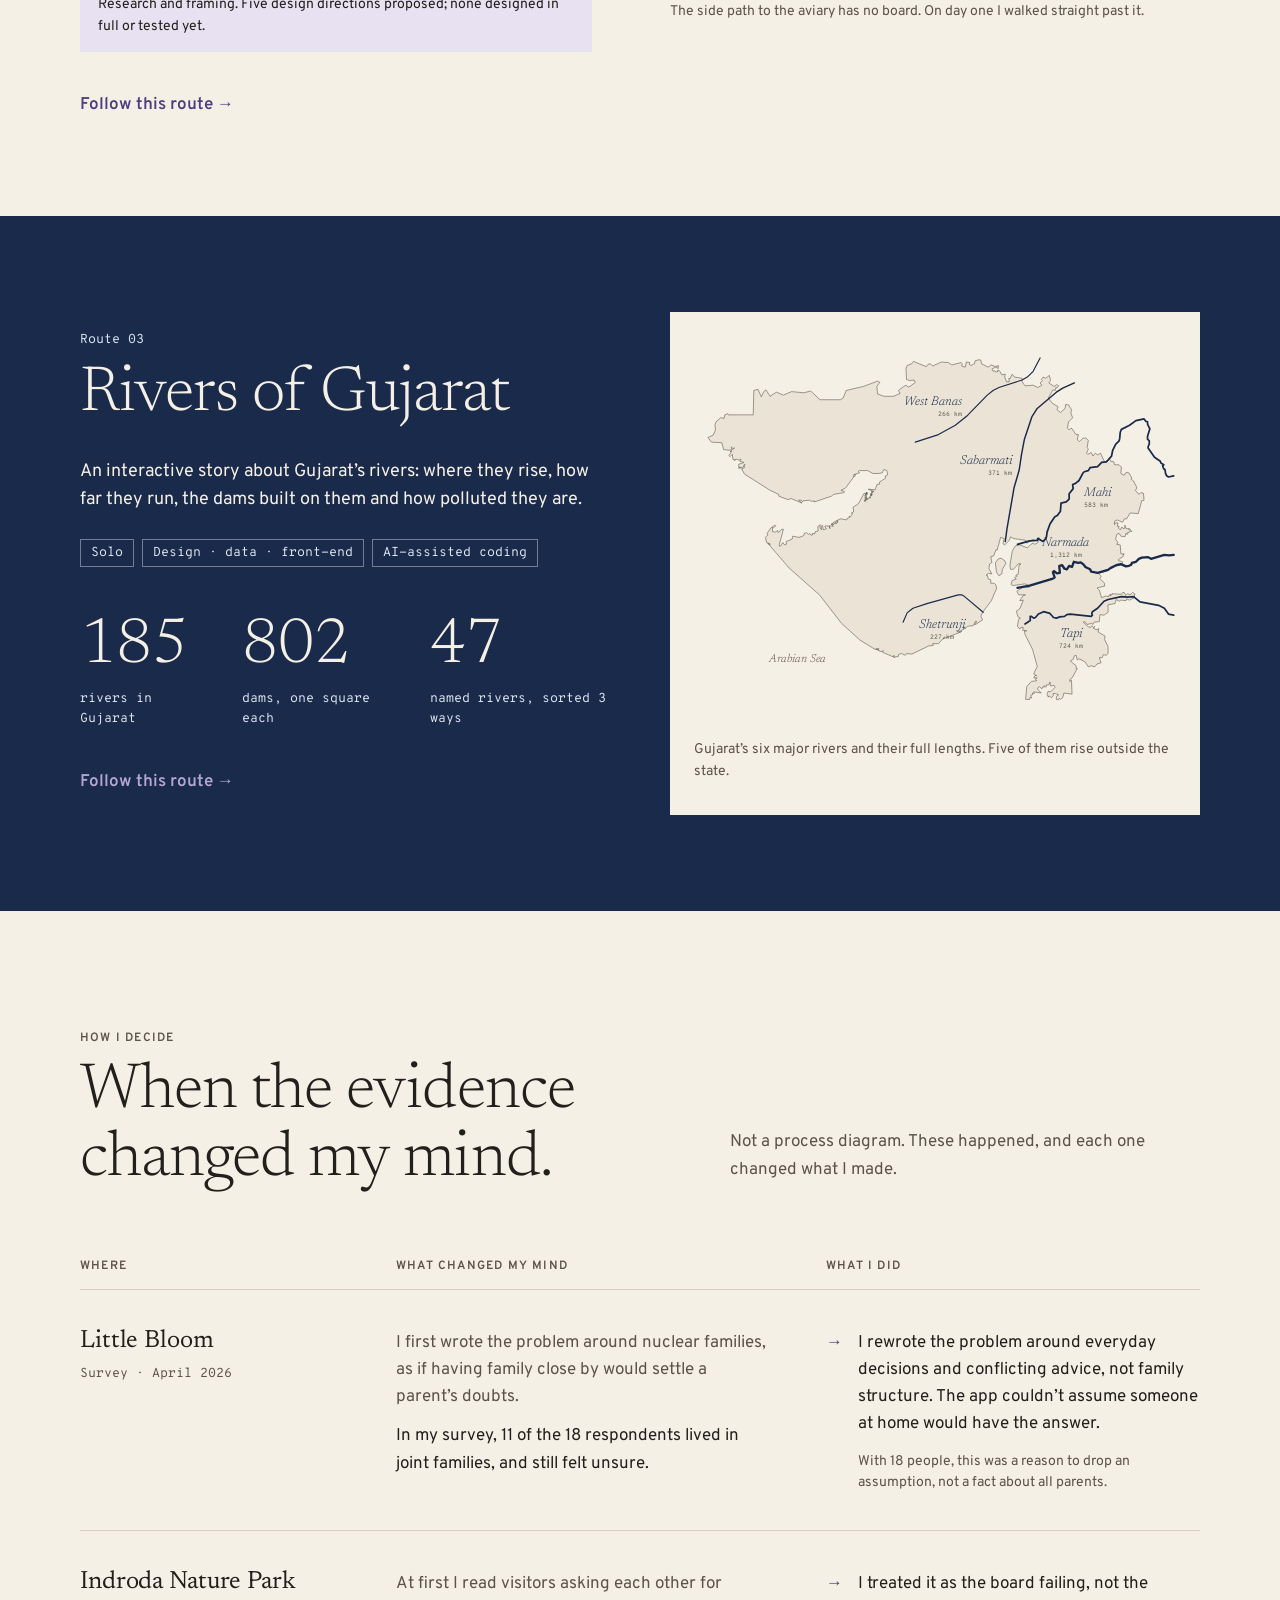
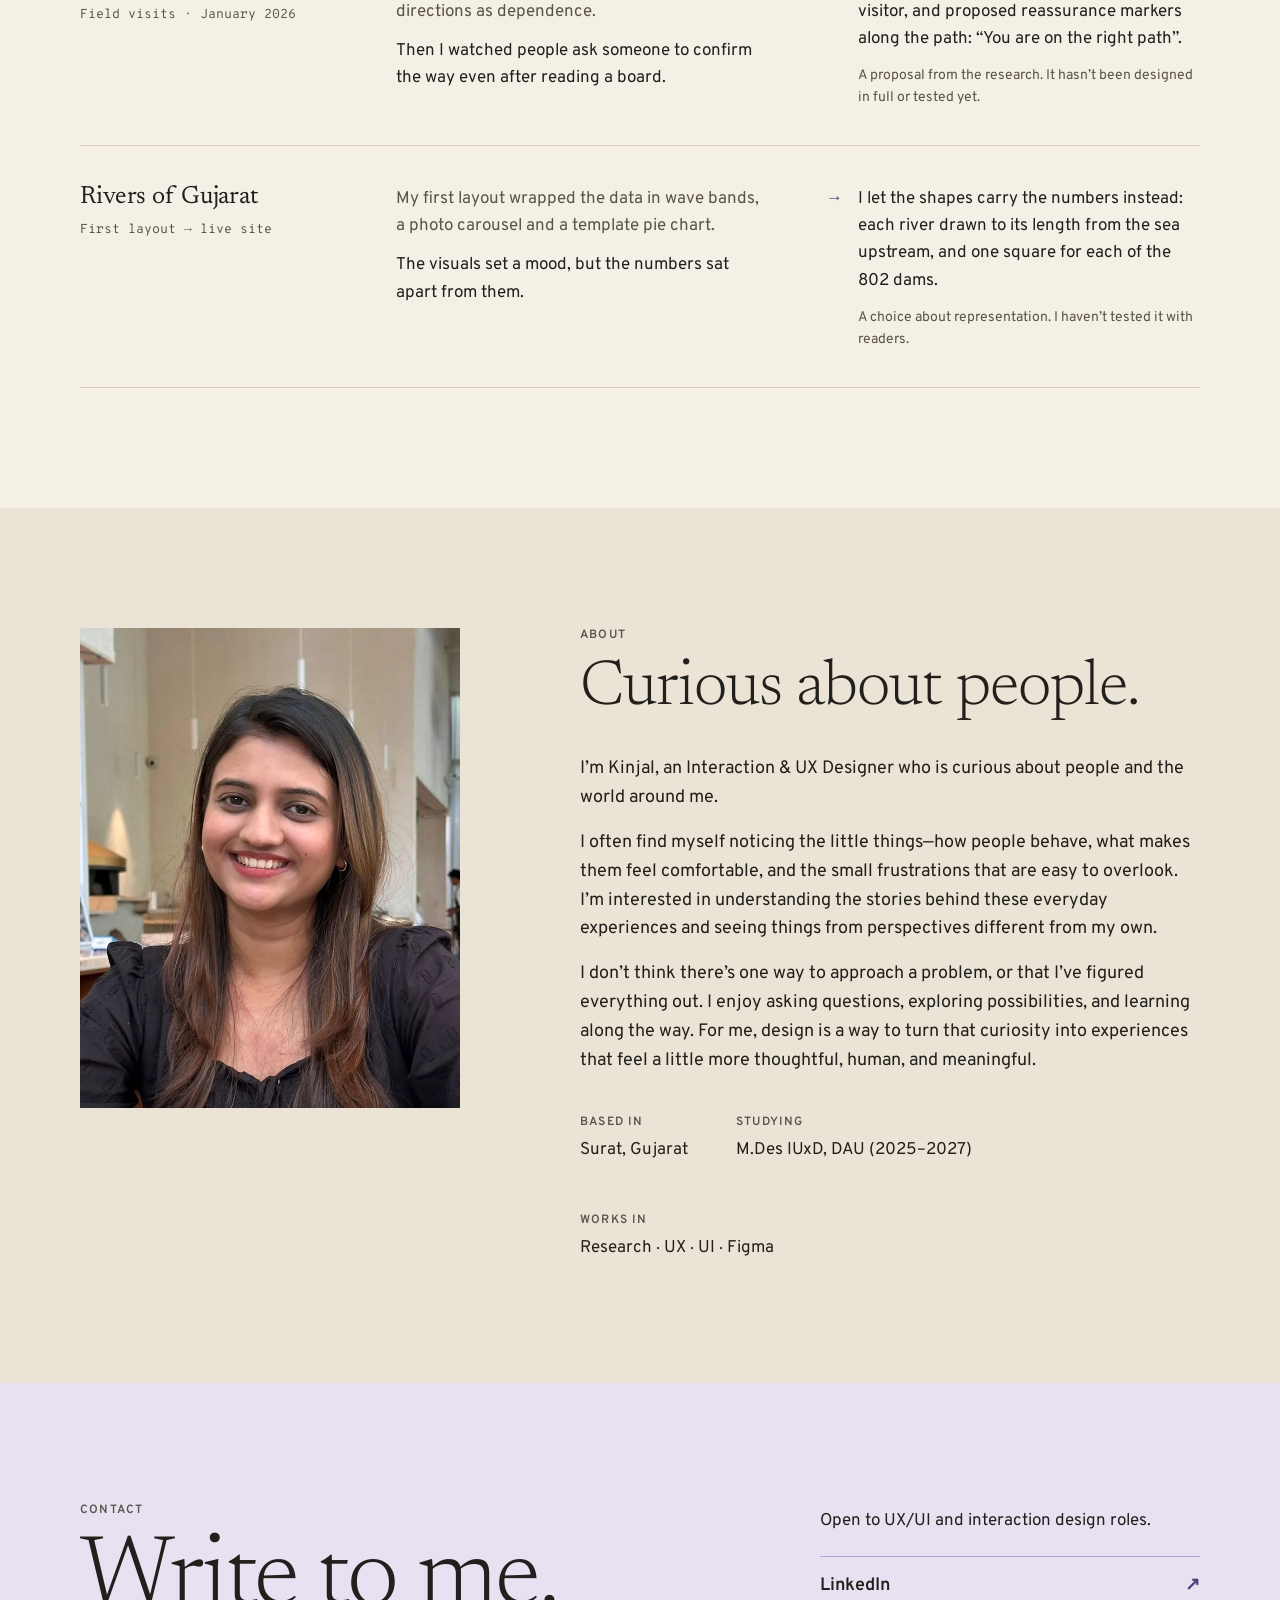
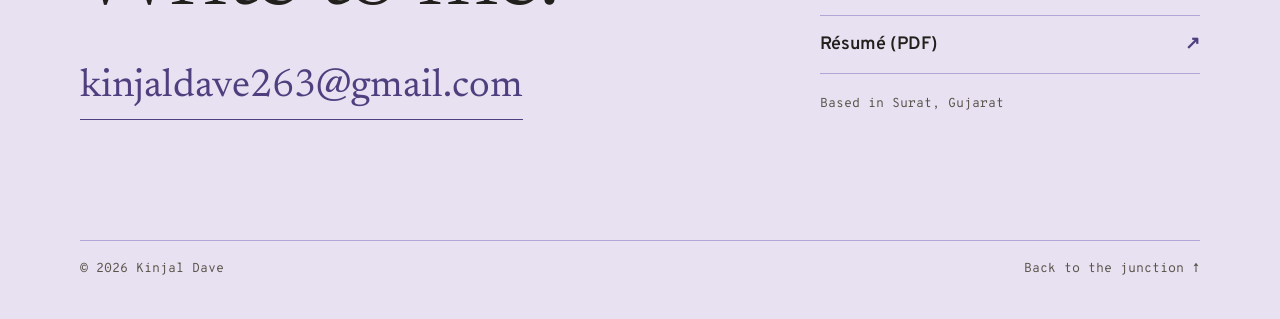
==== commit ed433c57: "Remove work-head line, study dates 2025–2027, centre middle dots site-wide Co-Authored-By: Claude Op" ====
--- a/index.html
+++ b/index.html
@@ -95,7 +95,6 @@
 <section class="work-head" id="work" aria-label="Selected work">
   <div class="wrap">
     <div><p class="label soft">Selected work · three routes</p></div>
-    <div><p class="b-m soft">Each route is shown the way its evidence lives: on a screen, on the ground, in the data.</p></div>
   </div>
 </section>
 
@@ -200,7 +199,7 @@
       </div>
       <dl class="facts-row">
         <div><dt class="label">Based in</dt><dd>Surat, Gujarat</dd></div>
-        <div><dt class="label">Studying</dt><dd>M.Des IUxD, DAU (2025–)</dd></div>
+        <div><dt class="label">Studying</dt><dd>M.Des IUxD, DAU (2025–2027)</dd></div>
         <div><dt class="label">Works in</dt><dd>Research · UX · UI · Figma</dd></div>
       </dl>
     </div>
--- a/css/site.css
+++ b/css/site.css
@@ -7,6 +7,8 @@
 @font-face{font-family:"Newsreader";src:url(../fonts/newsreader-latin-400-italic.woff2) format("woff2");font-weight:400;font-style:italic;font-display:swap}
 @font-face{font-family:"Overpass";src:url(../fonts/overpass-latin-400-normal.woff2) format("woff2");font-weight:400;font-display:swap}
 @font-face{font-family:"Overpass";src:url(../fonts/overpass-latin-600-normal.woff2) format("woff2");font-weight:600;font-display:swap}
+/* Overpass draws the middle dot off-centre; borrow a centred one for U+00B7 only */
+@font-face{font-family:"KD Dot";src:url(../fonts/newsreader-latin-400-normal.woff2) format("woff2");unicode-range:U+00B7;font-display:swap}
 @font-face{font-family:"Overpass Mono";src:url(../fonts/overpass-mono-latin-400-normal.woff2) format("woff2");font-weight:400;font-display:swap}
 
 :root{
@@ -17,7 +19,7 @@
   --indroda-forest:#22382A; --indroda-sand:#E9E1CF;
   --rivers-navy:#1A2A4A; --rivers-mist:#DCE5F0;
   --serif:"Newsreader",Georgia,"Times New Roman",serif;
-  --sans:"Overpass","Helvetica Neue",Arial,sans-serif;
+  --sans:"KD Dot","Overpass","Helvetica Neue",Arial,sans-serif;
   --mono:"Overpass Mono",ui-monospace,Menlo,monospace;
   --gutter:80px; --max:1440px;
   --ease:cubic-bezier(.2,.7,.2,1);
@@ -591,3 +593,24 @@
 .contact .details .mono{font-size:13px}
 @media (max-width:1024px){.contact .grid{grid-template-columns:1fr;gap:48px;align-items:start}.contact .details{max-width:420px}}
 @media (prefers-reduced-motion:reduce){.contact .details .links a span:last-child{transition:none}}
+
+/* Row alignment: line up every column on its first line of text (baseline), not its top edge,
+   so large serif titles sit level with smaller body text and labels. */
+.table .tr:not(.th),.synth .tr:not(.th),.lessons .tr,.chain>div,.glance>div,.log .row:not(.headrow),.chapters .tr{align-items:baseline}
+.glance dt,.chain dt{padding-top:0}
+.synth .t-s{margin-top:0}
+.table .th{align-items:end}
+/* Observation tables below desktop: the header row is hidden, so each cell carries its own label */
+.table.obs [data-label]::before{content:none}
+@media (max-width:1024px){
+  .table.obs .tr{column-gap:32px;row-gap:14px;align-items:start}
+  .table.obs [data-label]::before{content:attr(data-label);display:block;margin-bottom:6px;font-family:var(--sans);font-weight:600;font-size:12px;line-height:1.33;letter-spacing:.1em;text-transform:uppercase;color:var(--ink-soft)}
+}
+@media (max-width:760px){
+  .table.obs .tr{grid-template-columns:28px 1fr;column-gap:12px;row-gap:12px}
+  .table.obs .tr>*:nth-child(1){grid-column:1!important;padding-top:6px}
+  .table.obs .tr>*:nth-child(n+2){grid-column:2!important}
+  .table.obs .t-s{font-size:22px}
+}
+@media (max-width:1024px) and (min-width:761px){.table.obs .tr>*:nth-child(1){padding-top:10px}}
+.work-head .wrap{grid-template-columns:1fr}
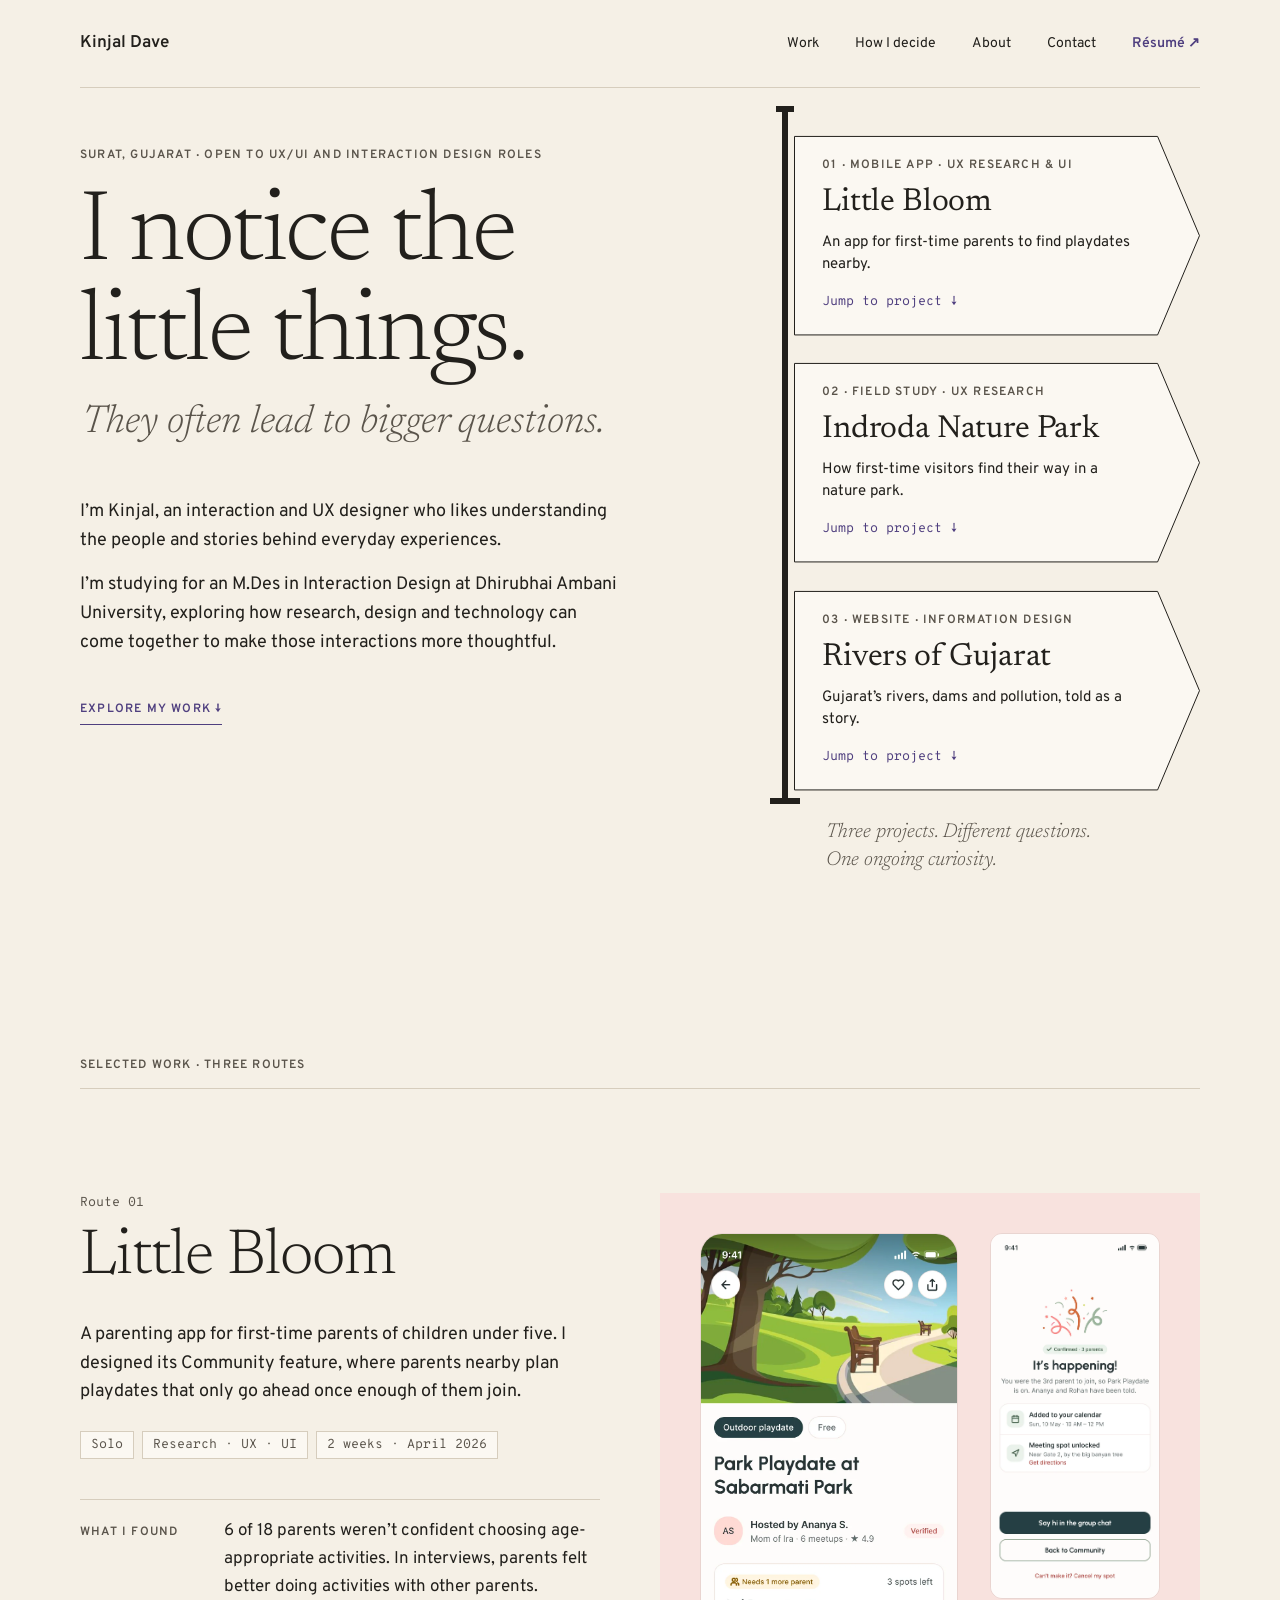
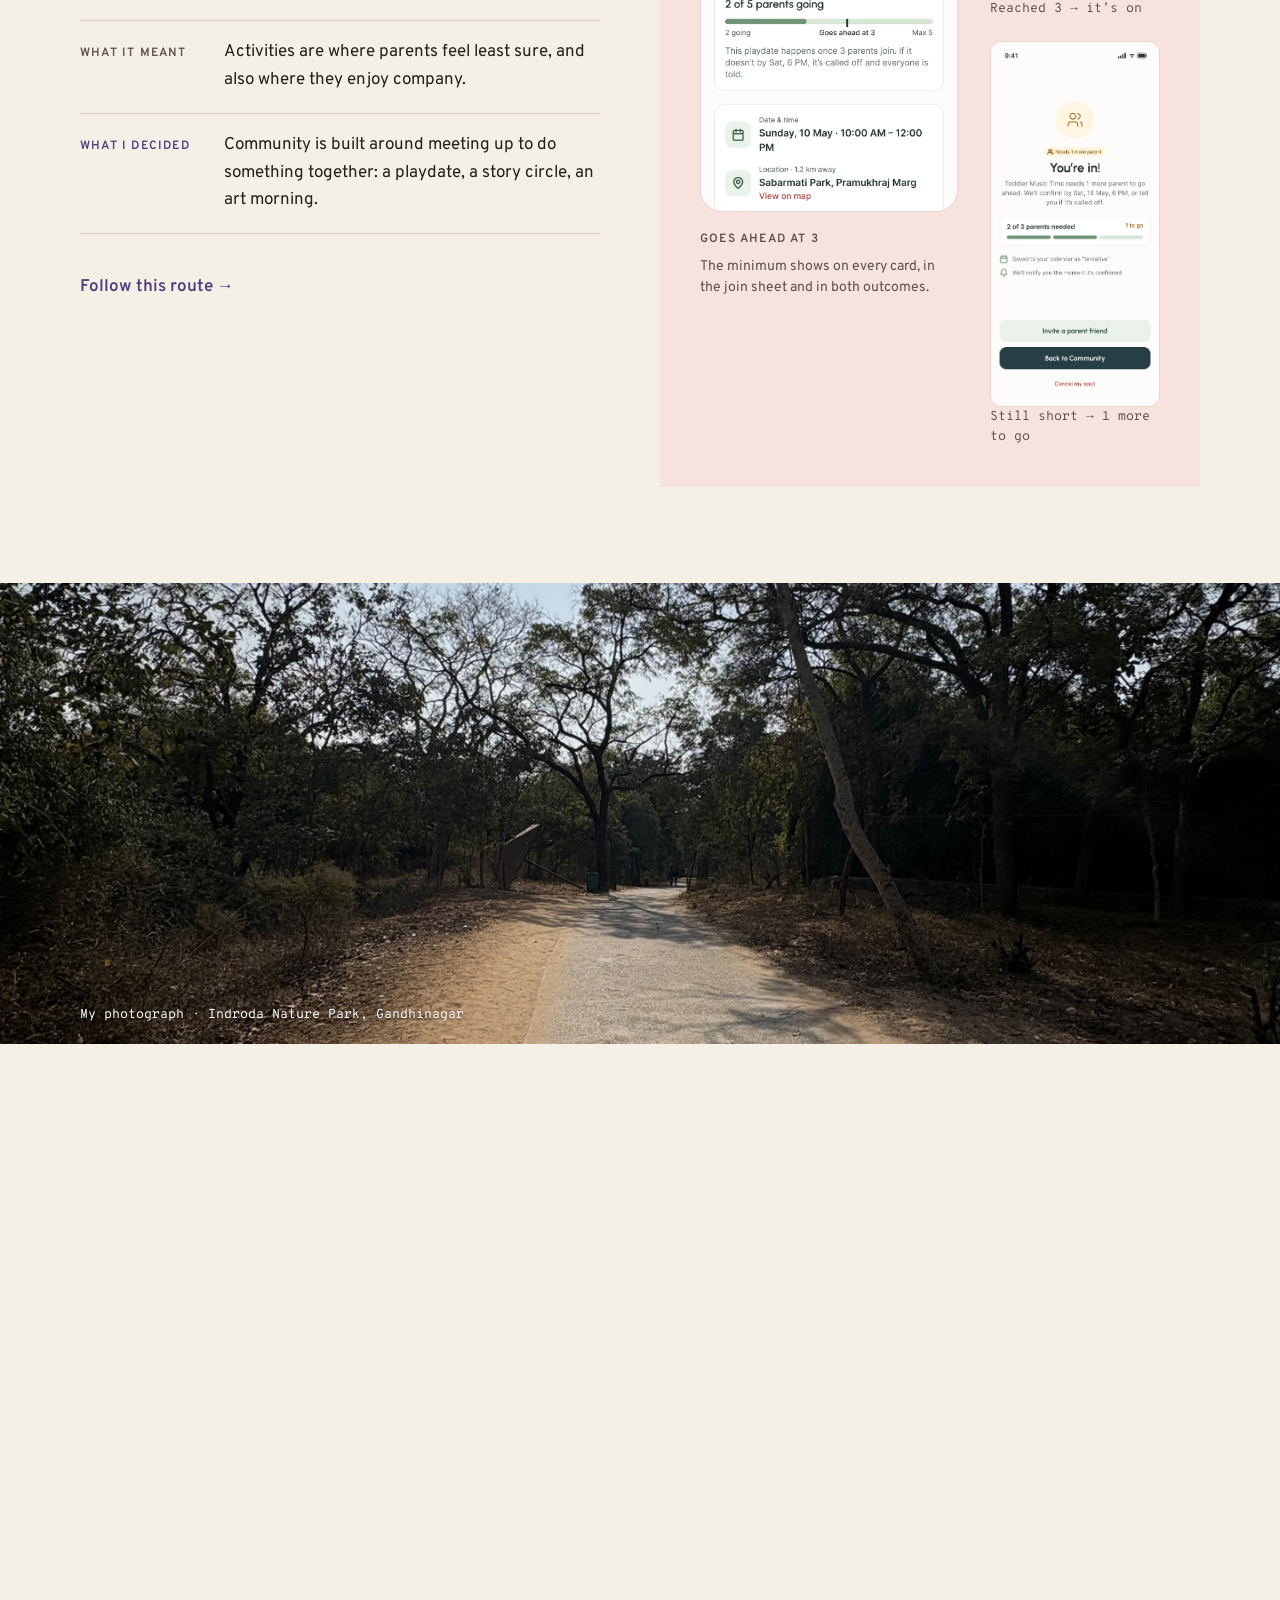
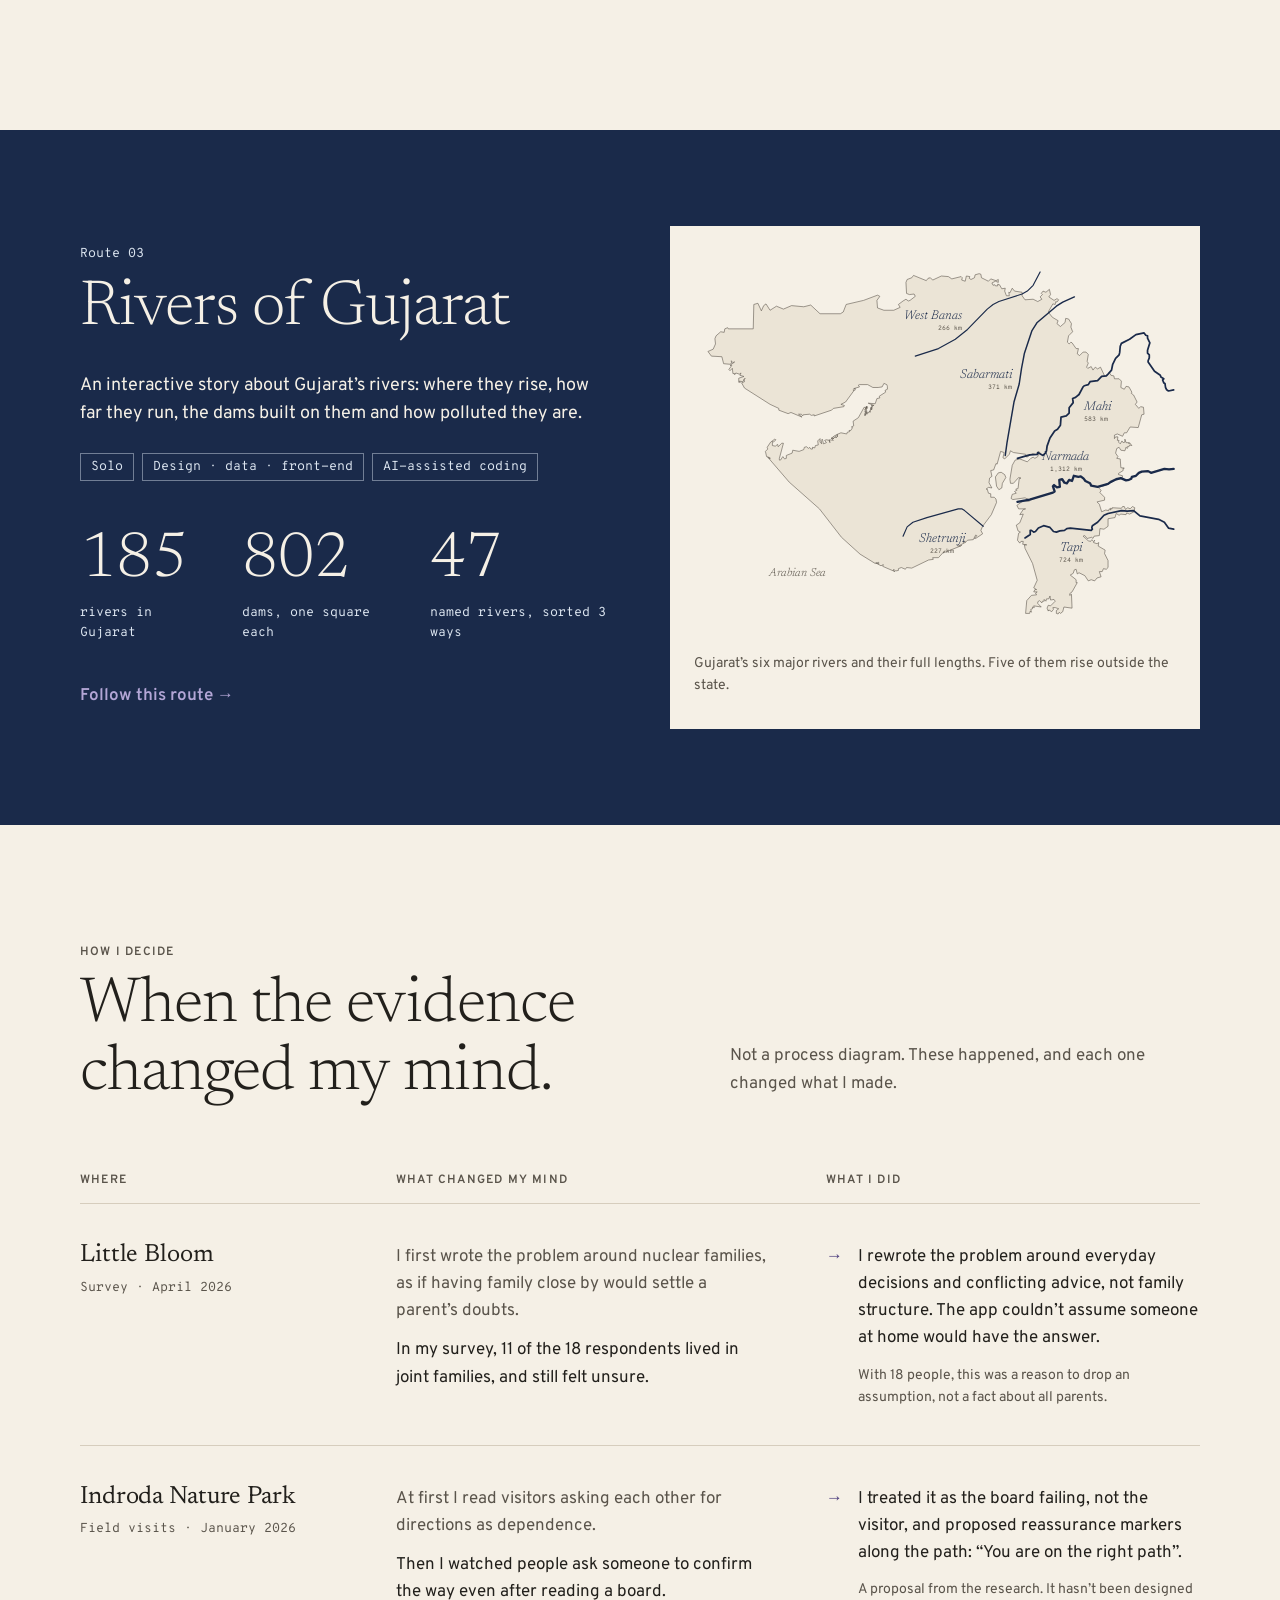
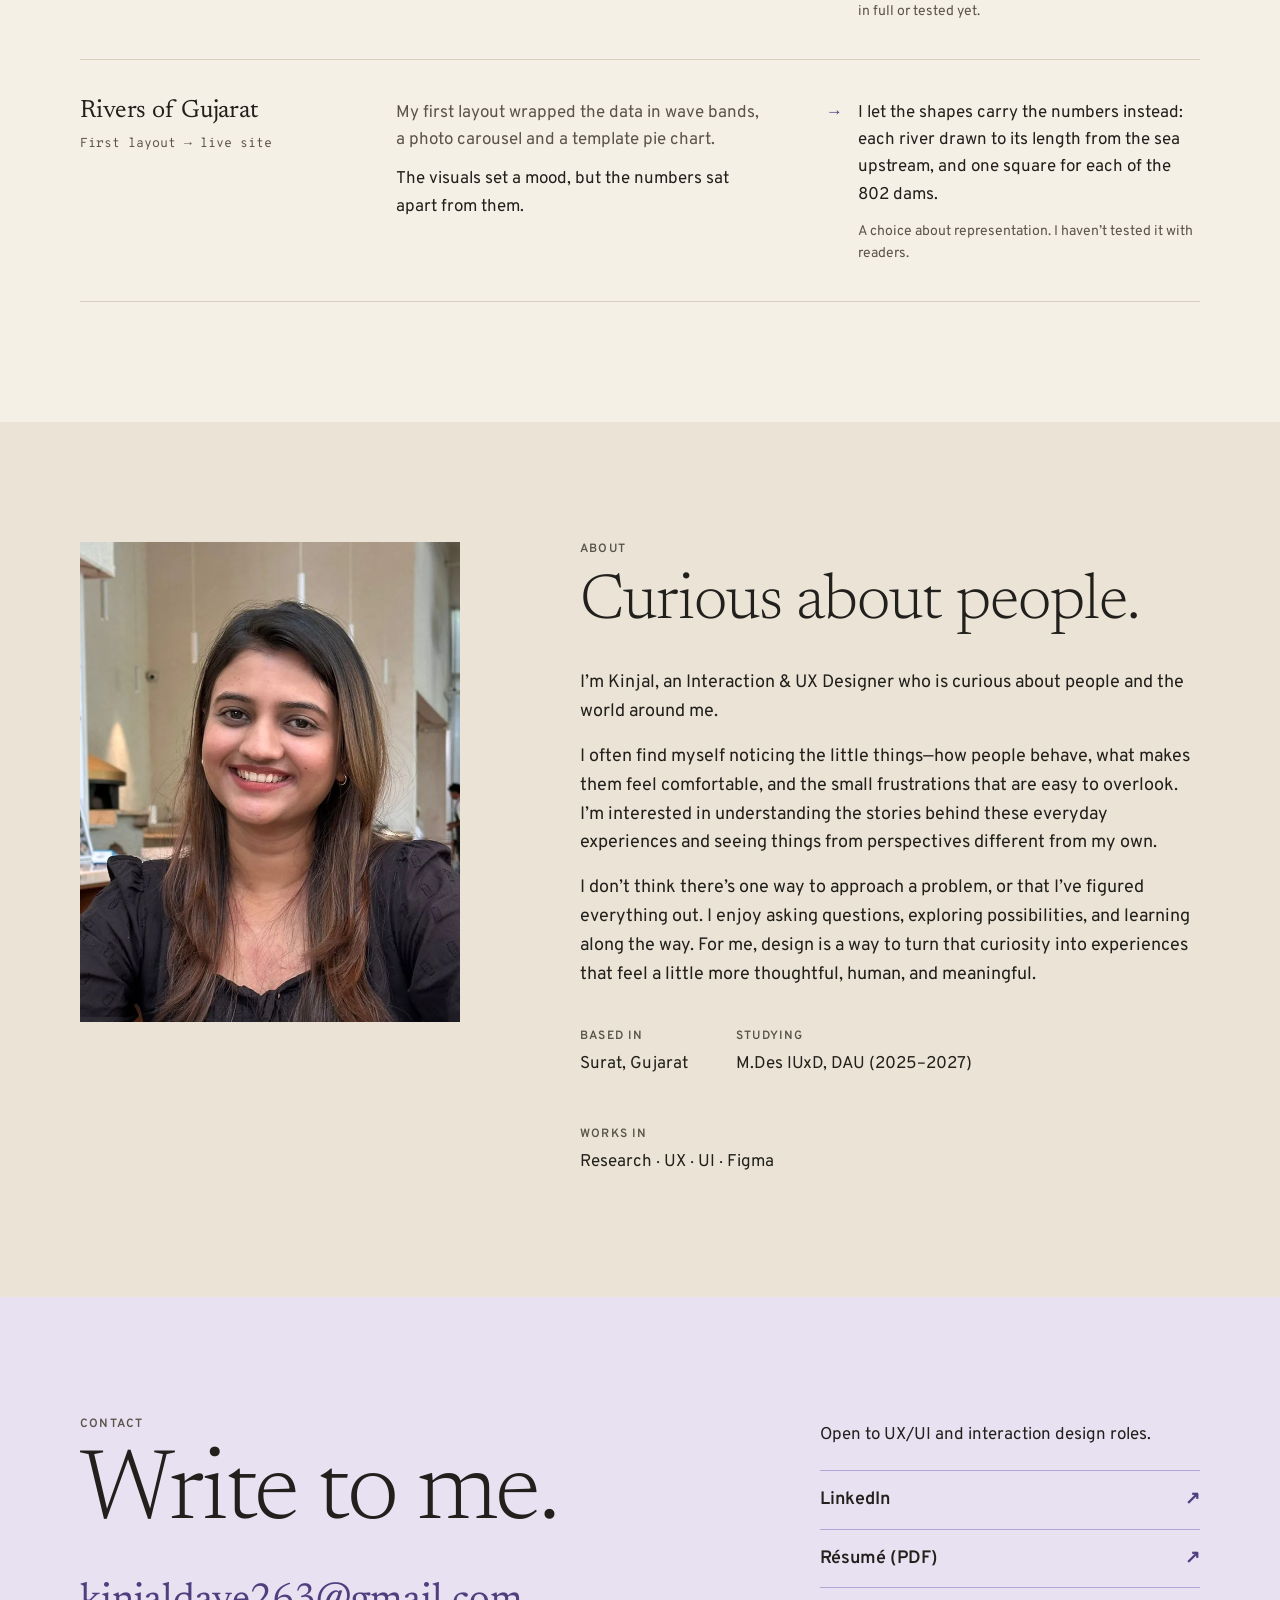
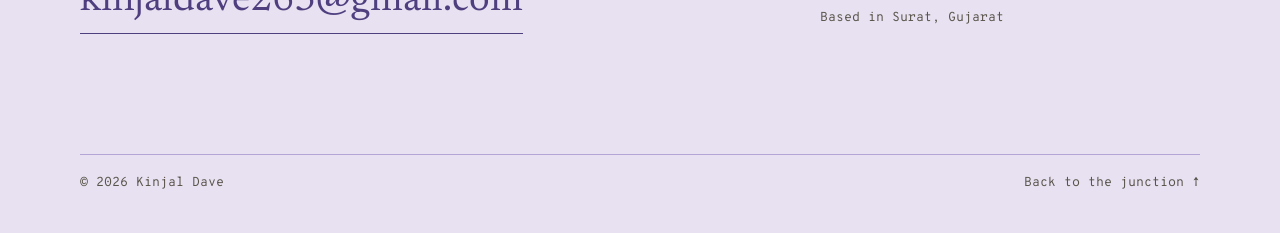
==== commit cd5c01db: "Home: signposts become a short index that jumps to each project; drop duplicate facts and previews C" ====
--- a/index.html
+++ b/index.html
@@ -45,51 +45,38 @@
 
     <nav class="junction" aria-label="Projects">
       <span class="post" aria-hidden="true"></span>
-      <span class="lit" aria-hidden="true"></span>
       <ul class="signs">
         <li>
-          <a class="sign" data-route="bloom" href="work/little-bloom.html">
+          <a class="sign" data-route="bloom" href="#route-bloom">
             <svg class="shape" viewBox="0 0 402 228" preserveAspectRatio="none" aria-hidden="true"><polygon points="0.5,0.5 360,0.5 401.5,114 360,227.5 0.5,227.5"/></svg>
             <span class="label meta">01 · Mobile app · UX research &amp; UI</span>
             <span class="title">Little Bloom</span>
-            <span class="desc">A parenting app that helps first-time parents find and join playdates nearby.</span>
-            <span class="facts">18 parents surveyed · 6 interviews</span>
-            <span class="go">View case study →</span>
+            <span class="desc">An app for first-time parents to find playdates nearby.</span>
+            <span class="go">Jump to project ↓</span>
           </a>
-          <div class="tap-preview" id="tap-bloom"><div><p>“Goes ahead at 3”: one rule, followed through every screen.</p><p class="mono">Tap again →</p></div><img src="img/lb-c02-details.webp" alt="" width="786" height="2758" loading="lazy"></div>
         </li>
         <li>
-          <a class="sign" data-route="indroda" href="work/indroda-nature-park.html">
+          <a class="sign" data-route="indroda" href="#route-indroda">
             <svg class="shape" viewBox="0 0 402 228" preserveAspectRatio="none" aria-hidden="true"><polygon points="0.5,0.5 360,0.5 401.5,114 360,227.5 0.5,227.5"/></svg>
             <span class="label meta">02 · Field study · UX research</span>
             <span class="title">Indroda Nature Park</span>
-            <span class="desc">A field study of how first-time visitors find their way around a nature park.</span>
-            <span class="facts">3 site visits · 6 insights</span>
-            <span class="go">View case study →</span>
+            <span class="desc">How first-time visitors find their way in a nature park.</span>
+            <span class="go">Jump to project ↓</span>
           </a>
-          <div class="tap-preview" id="tap-indroda"><div><p>One turned board, one arrow, and a side path to the aviary with no board at all.</p><p class="mono">Tap again →</p></div><img src="img/in-junction-deer.webp" alt="" width="1280" height="920" loading="lazy"></div>
         </li>
         <li>
-          <a class="sign" data-route="rivers" href="work/rivers-of-gujarat.html">
+          <a class="sign" data-route="rivers" href="#route-rivers">
             <svg class="shape" viewBox="0 0 402 228" preserveAspectRatio="none" aria-hidden="true"><polygon points="0.5,0.5 360,0.5 401.5,114 360,227.5 0.5,227.5"/></svg>
             <span class="label meta">03 · Website · Information design</span>
             <span class="title">Rivers of Gujarat</span>
-            <span class="desc">An interactive website that maps Gujarat’s rivers, their dams and their pollution.</span>
-            <span class="facts">185 rivers · 802 dams</span>
-            <span class="go">View case study →</span>
+            <span class="desc">Gujarat’s rivers, dams and pollution, told as a story.</span>
+            <span class="go">Jump to project ↓</span>
           </a>
-          <div class="tap-preview" id="tap-rivers"><div><p>Gujarat’s six major rivers and their full lengths.</p><p class="mono">Tap again →</p></div><svg class="rivers-map mini" viewBox="0 0 830 640" aria-hidden="true"><path class="land" d="M404 520 L375 534 L366 533 L364 536 L357 533 L352 535 L352 538 L347 539 L344 536 L343 538 L346 540 L325 531 L326 528 L322 530 L313 525 L318 527 L318 524 L312 526 L286 510 L254 481 L216 432 L164 386 L127 343 L131 346 L131 344 L125 342 L123 333 L127 329 L126 326 L132 317 L139 312 L141 313 L137 317 L135 316 L135 323 L140 324 L144 321 L145 325 L151 319 L154 319 L147 345 L147 348 L149 348 L153 342 L156 346 L159 345 L159 340 L169 336 L170 331 L181 333 L189 330 L190 326 L194 325 L197 328 L199 326 L201 329 L204 329 L204 326 L208 327 L209 323 L214 322 L213 315 L217 311 L217 317 L220 320 L219 314 L221 312 L223 320 L228 318 L225 314 L228 313 L233 314 L234 318 L233 313 L240 314 L236 310 L241 311 L237 310 L241 307 L241 309 L246 309 L242 306 L247 304 L247 308 L246 304 L253 301 L263 303 L264 300 L268 299 L267 297 L270 297 L273 292 L271 291 L275 289 L274 281 L283 275 L293 257 L296 258 L297 255 L296 260 L298 256 L294 262 L298 256 L299 258 L294 265 L297 262 L298 264 L295 265 L299 266 L295 266 L297 267 L293 269 L296 269 L294 272 L297 267 L298 269 L303 263 L303 266 L304 260 L306 261 L304 260 L305 257 L306 261 L305 257 L307 259 L306 254 L307 256 L306 254 L310 254 L300 250 L312 251 L315 242 L320 241 L319 238 L330 231 L329 228 L333 226 L333 221 L332 218 L327 216 L324 222 L317 223 L308 223 L299 218 L285 218 L283 219 L285 222 L275 225 L278 225 L277 228 L274 227 L275 229 L261 248 L253 252 L259 254 L258 256 L240 259 L237 262 L207 272 L207 270 L202 271 L199 269 L188 270 L187 272 L185 269 L180 269 L186 274 L167 266 L162 268 L146 262 L146 259 L131 252 L87 224 L82 215 L87 213 L86 209 L88 207 L84 213 L78 212 L80 214 L77 214 L77 207 L86 204 L79 202 L81 198 L78 200 L72 198 L70 201 L70 199 L67 199 L66 190 L62 194 L60 192 L65 185 L62 185 L70 179 L67 180 L64 177 L65 181 L62 183 L51 182 L48 170 L30 169 L24 161 L33 157 L37 148 L36 139 L38 134 L46 127 L52 128 L53 122 L58 120 L59 122 L102 122 L103 80 L110 78 L116 91 L120 82 L124 79 L131 90 L142 83 L154 88 L168 82 L189 84 L201 81 L217 96 L252 96 L257 93 L262 80 L292 73 L316 64 L320 66 L315 73 L316 86 L327 90 L344 90 L355 85 L352 80 L360 74 L365 71 L369 74 L372 73 L381 66 L379 62 L371 63 L366 61 L365 42 L367 37 L375 34 L378 30 L400 39 L403 35 L407 34 L411 38 L426 31 L438 32 L444 36 L460 32 L462 34 L461 38 L467 40 L469 31 L475 32 L474 35 L477 37 L483 34 L484 29 L491 27 L494 28 L495 34 L507 40 L511 36 L520 39 L524 37 L524 42 L519 40 L513 43 L515 47 L518 46 L519 48 L523 48 L523 45 L526 46 L530 53 L536 52 L535 57 L538 65 L543 65 L542 59 L544 60 L548 52 L552 57 L565 59 L565 65 L570 72 L584 71 L592 75 L599 71 L596 67 L600 63 L598 61 L601 57 L606 59 L612 54 L614 63 L611 67 L620 73 L625 70 L628 72 L625 76 L623 75 L622 80 L618 79 L610 93 L617 102 L627 108 L625 113 L631 118 L639 111 L640 104 L645 105 L650 113 L649 119 L652 127 L645 134 L643 145 L646 148 L649 145 L651 146 L658 156 L662 156 L660 165 L664 168 L670 162 L675 162 L679 166 L677 178 L679 181 L676 188 L678 190 L684 187 L687 193 L691 188 L695 191 L700 188 L707 203 L712 202 L715 197 L718 202 L723 203 L724 208 L732 208 L736 212 L735 223 L741 226 L744 221 L749 222 L754 231 L753 233 L757 236 L763 248 L760 252 L766 259 L769 256 L774 257 L775 269 L771 270 L765 292 L751 291 L745 301 L741 301 L738 307 L729 303 L724 305 L724 311 L726 308 L730 308 L729 314 L732 314 L731 317 L734 320 L737 315 L739 318 L742 317 L742 312 L744 318 L749 318 L749 320 L750 318 L754 323 L750 322 L749 325 L746 325 L746 328 L744 326 L742 332 L735 331 L732 326 L728 328 L726 336 L730 342 L728 345 L734 346 L735 361 L741 362 L739 362 L739 366 L731 371 L731 373 L738 375 L737 380 L726 382 L710 391 L696 395 L701 400 L699 404 L707 412 L707 417 L694 420 L698 424 L702 437 L709 434 L714 435 L715 432 L718 434 L717 431 L720 432 L720 430 L736 431 L738 428 L741 428 L743 433 L747 430 L751 432 L755 428 L759 430 L758 437 L750 441 L745 439 L744 442 L735 441 L732 443 L727 440 L725 447 L713 449 L713 462 L706 467 L699 466 L698 478 L689 479 L687 483 L685 481 L677 483 L673 478 L670 479 L679 487 L683 488 L685 485 L688 488 L690 486 L688 490 L694 492 L697 490 L696 496 L708 503 L707 509 L713 521 L713 533 L710 536 L705 535 L703 540 L698 540 L701 549 L694 551 L690 556 L684 554 L679 556 L673 547 L663 542 L660 544 L658 536 L655 537 L653 543 L648 546 L658 554 L658 559 L660 559 L651 575 L647 578 L647 581 L650 579 L651 603 L637 601 L635 609 L631 612 L629 610 L627 613 L624 612 L624 607 L628 604 L622 602 L618 602 L619 605 L616 609 L611 606 L610 608 L608 603 L610 598 L614 599 L622 591 L620 588 L614 589 L613 582 L611 587 L607 587 L606 591 L603 588 L603 591 L600 591 L599 594 L595 590 L592 592 L592 595 L598 601 L585 599 L586 602 L583 601 L583 604 L580 605 L581 610 L579 608 L578 612 L571 612 L573 590 L581 581 L590 580 L588 577 L591 575 L585 575 L587 571 L590 571 L585 568 L591 555 L583 526 L570 500 L569 494 L573 494 L566 493 L567 488 L563 488 L561 491 L557 486 L559 474 L562 472 L558 470 L555 460 L561 456 L567 441 L561 442 L567 433 L571 432 L559 432 L556 426 L567 418 L577 419 L579 417 L570 413 L549 416 L546 414 L548 407 L555 405 L552 402 L556 400 L554 398 L558 397 L560 380 L563 379 L559 378 L550 388 L545 388 L544 381 L548 357 L553 348 L561 346 L574 351 L580 345 L584 343 L587 345 L592 342 L594 336 L596 336 L594 333 L591 335 L592 339 L583 337 L573 343 L571 338 L550 335 L545 332 L543 338 L535 346 L532 344 L534 335 L528 333 L522 355 L520 354 L516 365 L511 366 L513 376 L509 379 L508 387 L513 396 L507 395 L503 398 L505 398 L507 405 L511 406 L511 412 L517 412 L520 415 L521 421 L512 442 L497 462 L494 469 L497 475 L485 483 L483 483 L487 478 L485 477 L481 485 L471 486 L466 491 L467 488 L463 488 L465 491 L459 494 L461 495 L458 496 L455 493 L454 496 L459 496 L429 508 L432 504 L421 516 L411 516 L412 519 L404 520 Z M525 399 L521 393 L519 377 L524 370 L529 369 L535 373 L537 378 L531 388 L530 396 L525 399 Z"/><path class="river" stroke-width="4" d="M826 363 L818 364 L810 363 L787 370 L782 367 L771 368 L766 370 L761 375 L754 377 L753 380 L749 382 L744 383 L735 379 L727 381 L717 386 L713 389 L695 394 L684 392 L682 388 L674 384 L671 380 L666 376 L662 377 L654 375 L651 384 L646 382 L642 388 L638 387 L634 381 L629 382 L630 394 L625 395 L620 391 L618 393 L621 402 L618 404 L578 416 L557 420"/><path class="river" stroke-width="3" d="M826 467 L817 465 L810 455 L800 450 L768 444 L757 435 L746 436 L736 435 L713 440 L706 443 L695 455 L686 461 L685 464 L686 467 L684 469 L648 465 L642 466 L638 469 L630 470 L624 472 L619 471 L613 464 L602 461 L593 465 L588 471 L585 472 L581 469 L579 469 L579 476 L570 482"/><path class="river" stroke-width="3" d="M826 227 L817 229 L814 227 L812 223 L811 216 L809 215 L807 210 L809 208 L804 205 L803 202 L793 195 L782 179 L782 177 L784 172 L784 167 L781 164 L781 159 L785 146 L781 138 L781 134 L778 133 L775 129 L761 132 L750 140 L736 147 L734 152 L733 163 L732 167 L726 173 L721 183 L719 193 L712 201 L710 203 L702 204 L695 211 L682 213 L679 218 L672 220 L670 222 L663 235 L657 240 L652 242 L653 249 L646 258 L646 267 L641 272 L632 274 L631 288 L626 295 L621 298 L613 310 L608 324 L607 332 L605 336 L601 340 L592 335 L591 338 L578 339 L557 345"/><path class="river" stroke-width="2.5" d="M655 67 L635 76 L624 83 L591 111 L582 125 L569 164 L564 190 L560 217 L551 248 L539 318 L536 340"/><path class="river" stroke-width="2" d="M596 24 L584 47 L574 57 L565 62 L525 75 L515 80 L505 88 L471 123 L450 140 L421 156 L381 169"/><path class="river" stroke-width="2" d="M360 479 L367 463 L377 455 L401 447 L455 432 L461 432 L466 435 L498 462"/><text class="rn" x="640" y="347" text-anchor="middle">Narmada</text><text class="rk" x="640" y="366" text-anchor="middle">1,312 km</text><text class="rn" x="650" y="505" text-anchor="middle">Tapi</text><text class="rk" x="650" y="524" text-anchor="middle">724 km</text><text class="rn" x="672" y="261" text-anchor="start">Mahi</text><text class="rk" x="672" y="280" text-anchor="start">583 km</text><text class="rn" x="547" y="207" text-anchor="end">Sabarmati</text><text class="rk" x="547" y="226" text-anchor="end">371 km</text><text class="rn" x="462" y="105" text-anchor="end">West Banas</text><text class="rk" x="462" y="124" text-anchor="end">266 km</text><text class="rn" x="427" y="489" text-anchor="middle">Shetrunji</text><text class="rk" x="427" y="508" text-anchor="middle">227 km</text><text class="sea" x="130" y="548">Arabian Sea</text></svg></div>
         </li>
       </ul>
       <p class="post-note">Three projects. Different questions.<br>One ongoing curiosity.</p>
     </nav>
-
-    <div class="preview" aria-hidden="true"></div>
-    <span class="route-line" aria-hidden="true"></span>
-  </div>
-  <template id="pv-bloom"><div class="pv-media"><img src="img/lb-c02-details.webp" alt=""></div><div class="pv-text"><p class="label lav">Inside this case study</p><p class="pv-line">“Goes ahead at 3”: one rule, followed through every screen.</p><p class="mono lav">Enter to follow →</p></div></template>
-  <template id="pv-indroda"><div class="pv-media"><img src="img/in-junction-deer.webp" alt="" style="object-position:center"></div><div class="pv-text"><p class="label lav">Inside this case study</p><p class="pv-line">One turned board, one arrow, and a side path to the aviary with no board at all.</p><p class="mono lav">Enter to follow →</p></div></template>
-  <template id="pv-rivers"><div class="pv-media" style="background:var(--paper)"><svg class="rivers-map mini" viewBox="0 0 830 640" aria-hidden="true"><path class="land" d="M404 520 L375 534 L366 533 L364 536 L357 533 L352 535 L352 538 L347 539 L344 536 L343 538 L346 540 L325 531 L326 528 L322 530 L313 525 L318 527 L318 524 L312 526 L286 510 L254 481 L216 432 L164 386 L127 343 L131 346 L131 344 L125 342 L123 333 L127 329 L126 326 L132 317 L139 312 L141 313 L137 317 L135 316 L135 323 L140 324 L144 321 L145 325 L151 319 L154 319 L147 345 L147 348 L149 348 L153 342 L156 346 L159 345 L159 340 L169 336 L170 331 L181 333 L189 330 L190 326 L194 325 L197 328 L199 326 L201 329 L204 329 L204 326 L208 327 L209 323 L214 322 L213 315 L217 311 L217 317 L220 320 L219 314 L221 312 L223 320 L228 318 L225 314 L228 313 L233 314 L234 318 L233 313 L240 314 L236 310 L241 311 L237 310 L241 307 L241 309 L246 309 L242 306 L247 304 L247 308 L246 304 L253 301 L263 303 L264 300 L268 299 L267 297 L270 297 L273 292 L271 291 L275 289 L274 281 L283 275 L293 257 L296 258 L297 255 L296 260 L298 256 L294 262 L298 256 L299 258 L294 265 L297 262 L298 264 L295 265 L299 266 L295 266 L297 267 L293 269 L296 269 L294 272 L297 267 L298 269 L303 263 L303 266 L304 260 L306 261 L304 260 L305 257 L306 261 L305 257 L307 259 L306 254 L307 256 L306 254 L310 254 L300 250 L312 251 L315 242 L320 241 L319 238 L330 231 L329 228 L333 226 L333 221 L332 218 L327 216 L324 222 L317 223 L308 223 L299 218 L285 218 L283 219 L285 222 L275 225 L278 225 L277 228 L274 227 L275 229 L261 248 L253 252 L259 254 L258 256 L240 259 L237 262 L207 272 L207 270 L202 271 L199 269 L188 270 L187 272 L185 269 L180 269 L186 274 L167 266 L162 268 L146 262 L146 259 L131 252 L87 224 L82 215 L87 213 L86 209 L88 207 L84 213 L78 212 L80 214 L77 214 L77 207 L86 204 L79 202 L81 198 L78 200 L72 198 L70 201 L70 199 L67 199 L66 190 L62 194 L60 192 L65 185 L62 185 L70 179 L67 180 L64 177 L65 181 L62 183 L51 182 L48 170 L30 169 L24 161 L33 157 L37 148 L36 139 L38 134 L46 127 L52 128 L53 122 L58 120 L59 122 L102 122 L103 80 L110 78 L116 91 L120 82 L124 79 L131 90 L142 83 L154 88 L168 82 L189 84 L201 81 L217 96 L252 96 L257 93 L262 80 L292 73 L316 64 L320 66 L315 73 L316 86 L327 90 L344 90 L355 85 L352 80 L360 74 L365 71 L369 74 L372 73 L381 66 L379 62 L371 63 L366 61 L365 42 L367 37 L375 34 L378 30 L400 39 L403 35 L407 34 L411 38 L426 31 L438 32 L444 36 L460 32 L462 34 L461 38 L467 40 L469 31 L475 32 L474 35 L477 37 L483 34 L484 29 L491 27 L494 28 L495 34 L507 40 L511 36 L520 39 L524 37 L524 42 L519 40 L513 43 L515 47 L518 46 L519 48 L523 48 L523 45 L526 46 L530 53 L536 52 L535 57 L538 65 L543 65 L542 59 L544 60 L548 52 L552 57 L565 59 L565 65 L570 72 L584 71 L592 75 L599 71 L596 67 L600 63 L598 61 L601 57 L606 59 L612 54 L614 63 L611 67 L620 73 L625 70 L628 72 L625 76 L623 75 L622 80 L618 79 L610 93 L617 102 L627 108 L625 113 L631 118 L639 111 L640 104 L645 105 L650 113 L649 119 L652 127 L645 134 L643 145 L646 148 L649 145 L651 146 L658 156 L662 156 L660 165 L664 168 L670 162 L675 162 L679 166 L677 178 L679 181 L676 188 L678 190 L684 187 L687 193 L691 188 L695 191 L700 188 L707 203 L712 202 L715 197 L718 202 L723 203 L724 208 L732 208 L736 212 L735 223 L741 226 L744 221 L749 222 L754 231 L753 233 L757 236 L763 248 L760 252 L766 259 L769 256 L774 257 L775 269 L771 270 L765 292 L751 291 L745 301 L741 301 L738 307 L729 303 L724 305 L724 311 L726 308 L730 308 L729 314 L732 314 L731 317 L734 320 L737 315 L739 318 L742 317 L742 312 L744 318 L749 318 L749 320 L750 318 L754 323 L750 322 L749 325 L746 325 L746 328 L744 326 L742 332 L735 331 L732 326 L728 328 L726 336 L730 342 L728 345 L734 346 L735 361 L741 362 L739 362 L739 366 L731 371 L731 373 L738 375 L737 380 L726 382 L710 391 L696 395 L701 400 L699 404 L707 412 L707 417 L694 420 L698 424 L702 437 L709 434 L714 435 L715 432 L718 434 L717 431 L720 432 L720 430 L736 431 L738 428 L741 428 L743 433 L747 430 L751 432 L755 428 L759 430 L758 437 L750 441 L745 439 L744 442 L735 441 L732 443 L727 440 L725 447 L713 449 L713 462 L706 467 L699 466 L698 478 L689 479 L687 483 L685 481 L677 483 L673 478 L670 479 L679 487 L683 488 L685 485 L688 488 L690 486 L688 490 L694 492 L697 490 L696 496 L708 503 L707 509 L713 521 L713 533 L710 536 L705 535 L703 540 L698 540 L701 549 L694 551 L690 556 L684 554 L679 556 L673 547 L663 542 L660 544 L658 536 L655 537 L653 543 L648 546 L658 554 L658 559 L660 559 L651 575 L647 578 L647 581 L650 579 L651 603 L637 601 L635 609 L631 612 L629 610 L627 613 L624 612 L624 607 L628 604 L622 602 L618 602 L619 605 L616 609 L611 606 L610 608 L608 603 L610 598 L614 599 L622 591 L620 588 L614 589 L613 582 L611 587 L607 587 L606 591 L603 588 L603 591 L600 591 L599 594 L595 590 L592 592 L592 595 L598 601 L585 599 L586 602 L583 601 L583 604 L580 605 L581 610 L579 608 L578 612 L571 612 L573 590 L581 581 L590 580 L588 577 L591 575 L585 575 L587 571 L590 571 L585 568 L591 555 L583 526 L570 500 L569 494 L573 494 L566 493 L567 488 L563 488 L561 491 L557 486 L559 474 L562 472 L558 470 L555 460 L561 456 L567 441 L561 442 L567 433 L571 432 L559 432 L556 426 L567 418 L577 419 L579 417 L570 413 L549 416 L546 414 L548 407 L555 405 L552 402 L556 400 L554 398 L558 397 L560 380 L563 379 L559 378 L550 388 L545 388 L544 381 L548 357 L553 348 L561 346 L574 351 L580 345 L584 343 L587 345 L592 342 L594 336 L596 336 L594 333 L591 335 L592 339 L583 337 L573 343 L571 338 L550 335 L545 332 L543 338 L535 346 L532 344 L534 335 L528 333 L522 355 L520 354 L516 365 L511 366 L513 376 L509 379 L508 387 L513 396 L507 395 L503 398 L505 398 L507 405 L511 406 L511 412 L517 412 L520 415 L521 421 L512 442 L497 462 L494 469 L497 475 L485 483 L483 483 L487 478 L485 477 L481 485 L471 486 L466 491 L467 488 L463 488 L465 491 L459 494 L461 495 L458 496 L455 493 L454 496 L459 496 L429 508 L432 504 L421 516 L411 516 L412 519 L404 520 Z M525 399 L521 393 L519 377 L524 370 L529 369 L535 373 L537 378 L531 388 L530 396 L525 399 Z"/><path class="river" stroke-width="4" d="M826 363 L818 364 L810 363 L787 370 L782 367 L771 368 L766 370 L761 375 L754 377 L753 380 L749 382 L744 383 L735 379 L727 381 L717 386 L713 389 L695 394 L684 392 L682 388 L674 384 L671 380 L666 376 L662 377 L654 375 L651 384 L646 382 L642 388 L638 387 L634 381 L629 382 L630 394 L625 395 L620 391 L618 393 L621 402 L618 404 L578 416 L557 420"/><path class="river" stroke-width="3" d="M826 467 L817 465 L810 455 L800 450 L768 444 L757 435 L746 436 L736 435 L713 440 L706 443 L695 455 L686 461 L685 464 L686 467 L684 469 L648 465 L642 466 L638 469 L630 470 L624 472 L619 471 L613 464 L602 461 L593 465 L588 471 L585 472 L581 469 L579 469 L579 476 L570 482"/><path class="river" stroke-width="3" d="M826 227 L817 229 L814 227 L812 223 L811 216 L809 215 L807 210 L809 208 L804 205 L803 202 L793 195 L782 179 L782 177 L784 172 L784 167 L781 164 L781 159 L785 146 L781 138 L781 134 L778 133 L775 129 L761 132 L750 140 L736 147 L734 152 L733 163 L732 167 L726 173 L721 183 L719 193 L712 201 L710 203 L702 204 L695 211 L682 213 L679 218 L672 220 L670 222 L663 235 L657 240 L652 242 L653 249 L646 258 L646 267 L641 272 L632 274 L631 288 L626 295 L621 298 L613 310 L608 324 L607 332 L605 336 L601 340 L592 335 L591 338 L578 339 L557 345"/><path class="river" stroke-width="2.5" d="M655 67 L635 76 L624 83 L591 111 L582 125 L569 164 L564 190 L560 217 L551 248 L539 318 L536 340"/><path class="river" stroke-width="2" d="M596 24 L584 47 L574 57 L565 62 L525 75 L515 80 L505 88 L471 123 L450 140 L421 156 L381 169"/><path class="river" stroke-width="2" d="M360 479 L367 463 L377 455 L401 447 L455 432 L461 432 L466 435 L498 462"/><text class="rn" x="640" y="347" text-anchor="middle">Narmada</text><text class="rk" x="640" y="366" text-anchor="middle">1,312 km</text><text class="rn" x="650" y="505" text-anchor="middle">Tapi</text><text class="rk" x="650" y="524" text-anchor="middle">724 km</text><text class="rn" x="672" y="261" text-anchor="start">Mahi</text><text class="rk" x="672" y="280" text-anchor="start">583 km</text><text class="rn" x="547" y="207" text-anchor="end">Sabarmati</text><text class="rk" x="547" y="226" text-anchor="end">371 km</text><text class="rn" x="462" y="105" text-anchor="end">West Banas</text><text class="rk" x="462" y="124" text-anchor="end">266 km</text><text class="rn" x="427" y="489" text-anchor="middle">Shetrunji</text><text class="rk" x="427" y="508" text-anchor="middle">227 km</text><text class="sea" x="130" y="548">Arabian Sea</text></svg></div><div class="pv-text"><p class="label lav">Inside this case study</p><p class="pv-line">Each river drawn to scale, from the sea upstream.</p><p class="mono lav">Enter to follow →</p></div></template>
+  </div>
 </section>
 
 <section class="work-head" id="work" aria-label="Selected work">
@@ -98,7 +85,7 @@
   </div>
 </section>
 
-<section class="route" aria-labelledby="r1">
+<section class="route" id="route-bloom" aria-labelledby="r1">
   <div class="wrap">
     <div class="reveal">
       <p class="mono num">Route 01</p>
@@ -125,7 +112,7 @@
   </div>
 </section>
 
-<section class="route route-indroda" aria-labelledby="r2">
+<section class="route route-indroda" id="route-indroda" aria-labelledby="r2">
   <figure class="field-photo"><img src="img/in-hero-path.webp" alt="A long, empty dirt path through dry forest at Indroda Nature Park." width="2880" height="1240" loading="lazy"><figcaption>My photograph · Indroda Nature Park, Gandhinagar</figcaption></figure>
   <div class="wrap">
     <div class="reveal">
@@ -141,7 +128,7 @@
   </div>
 </section>
 
-<section class="route route-rivers" aria-labelledby="r3">
+<section class="route route-rivers" id="route-rivers" aria-labelledby="r3">
   <div class="wrap">
     <div class="reveal">
       <p class="mono num">Route 03</p>
--- a/css/site.css
+++ b/css/site.css
@@ -614,3 +614,6 @@
 }
 @media (max-width:1024px) and (min-width:761px){.table.obs .tr>*:nth-child(1){padding-top:10px}}
 .work-head .wrap{grid-template-columns:1fr}
+/* Signposts are now a short index: number, title, one line, jump down to the project */
+.sign{min-height:176px}
+.sign .go{padding-top:16px}
